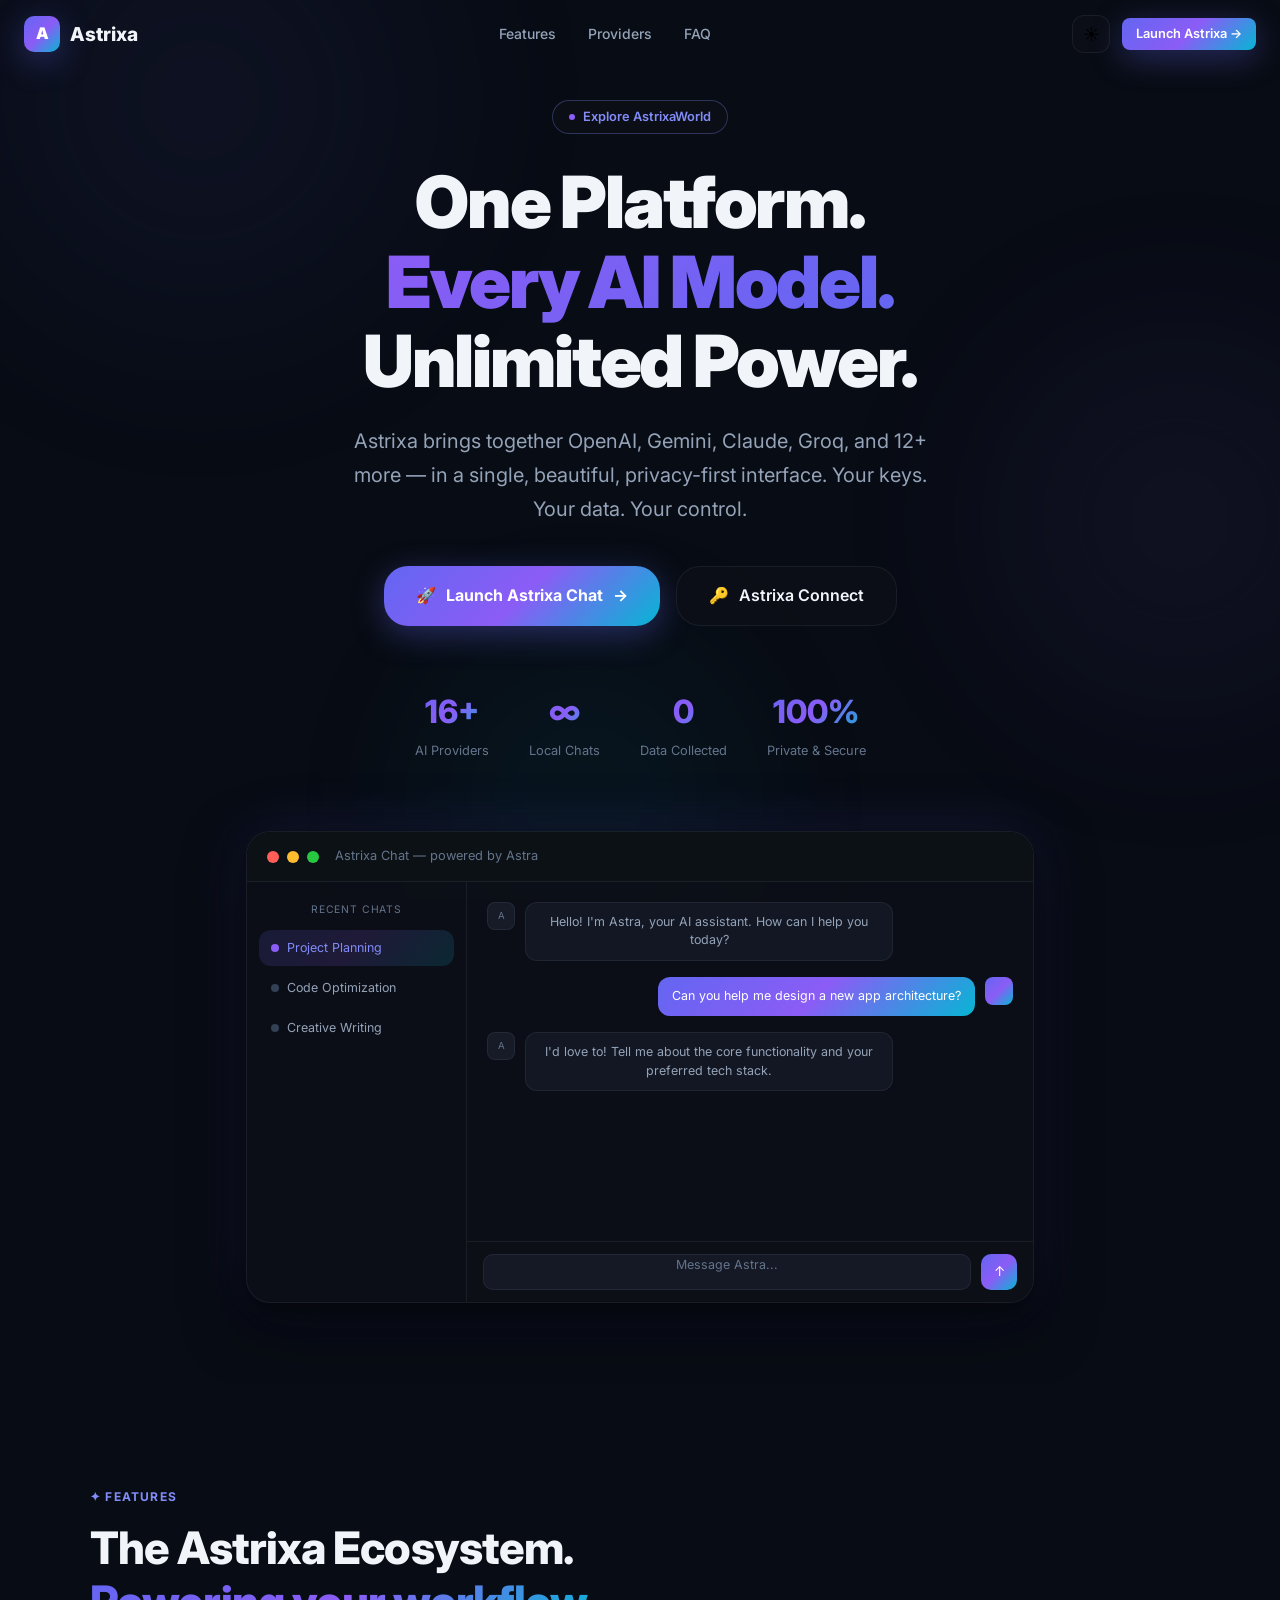
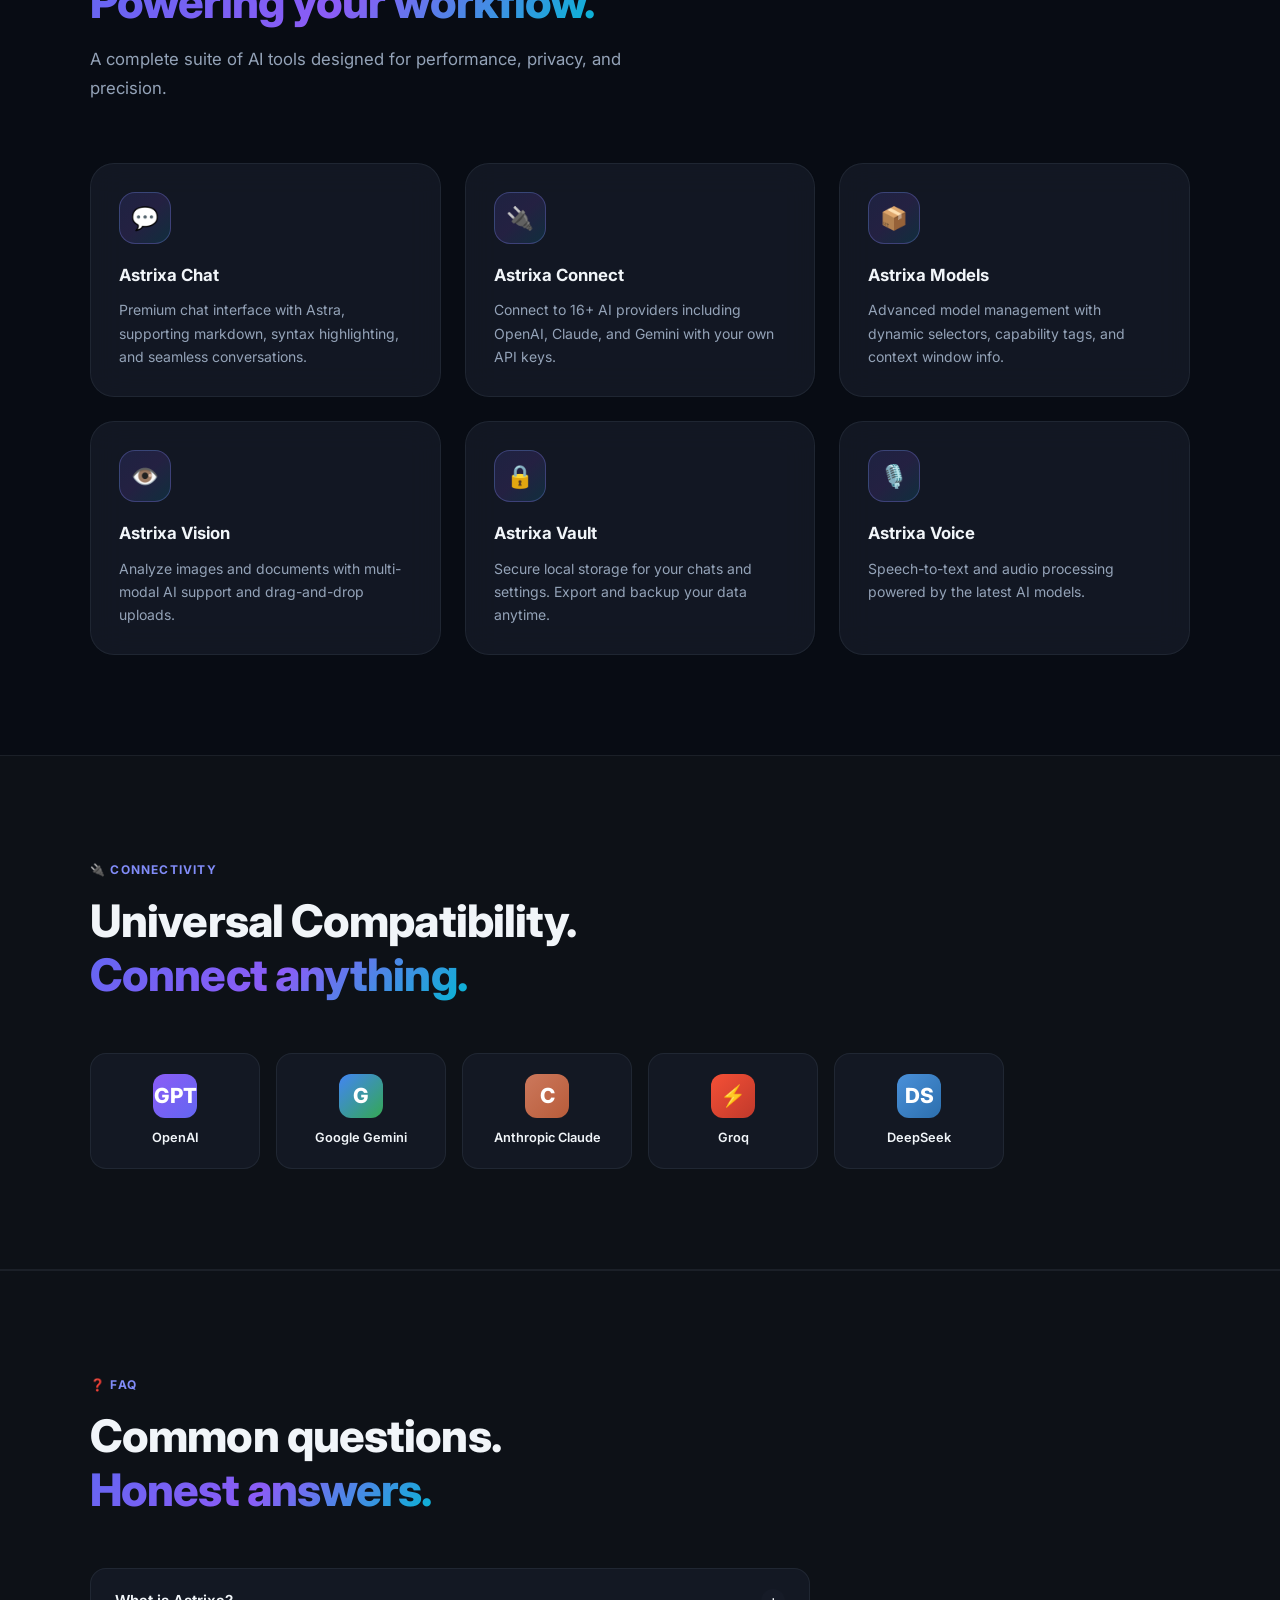
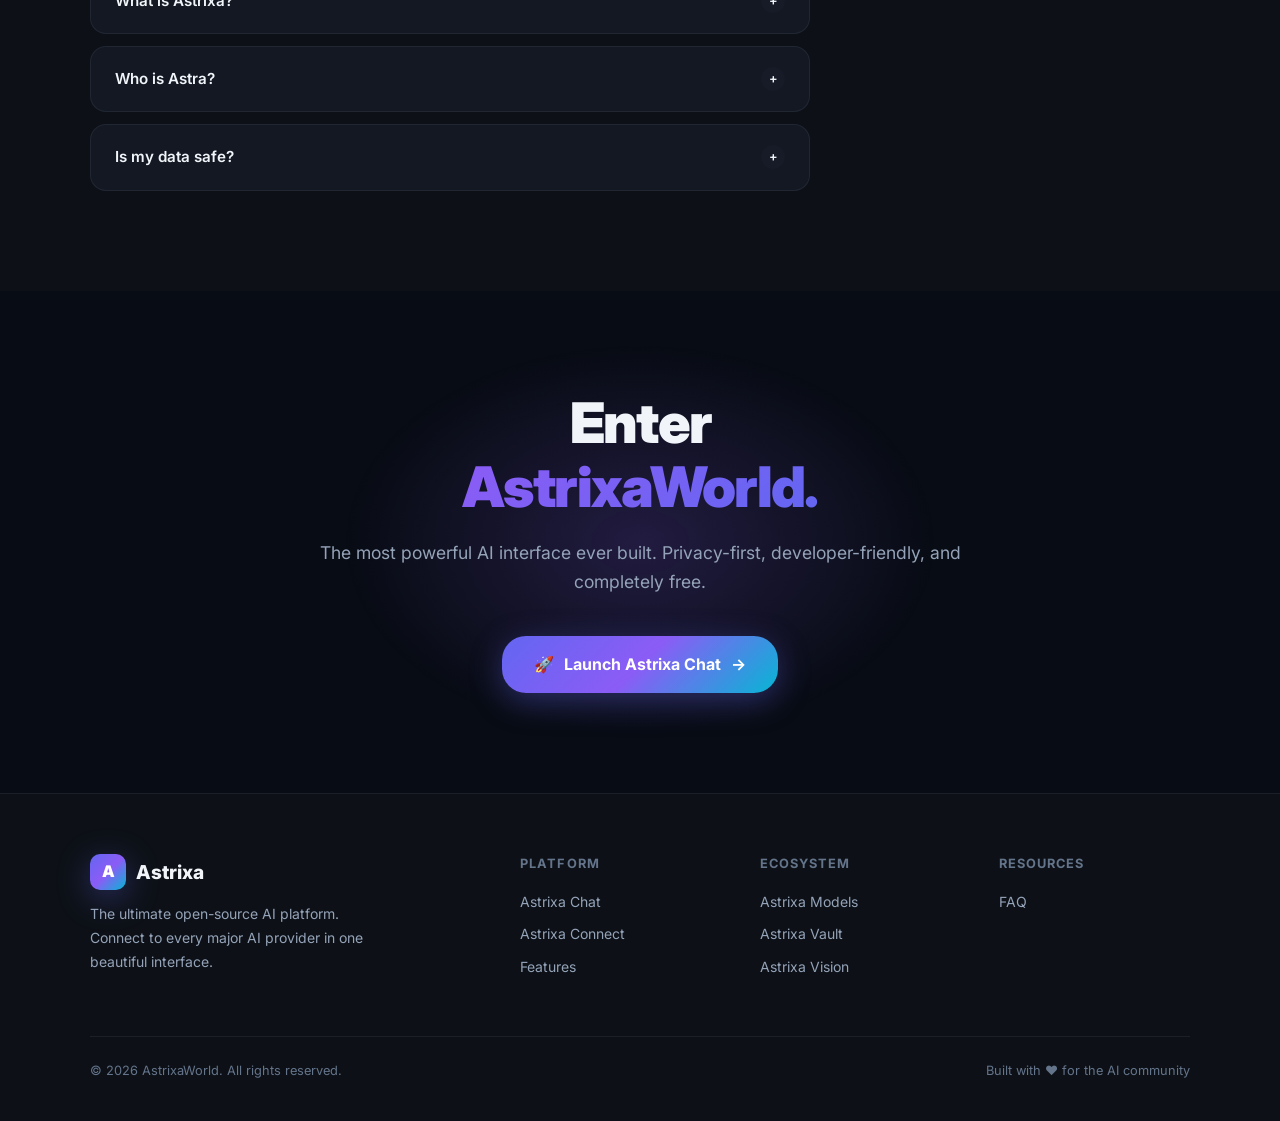
==== index.html @ 466ddd3b "Add files via upload" ====
<!DOCTYPE html>
<html lang="en" data-theme="dark">
<head>
  <meta charset="UTF-8" />
  <meta name="viewport" content="width=device-width, initial-scale=1.0" />
  <title>Astrixa — The Ultimate AI Platform</title>
  <meta name="description" content="One platform. Every AI model. Unlimited possibilities. Connect to OpenAI, Gemini, Claude, Groq, and 12+ more AI providers in a single beautiful interface." />
  <link rel="icon" type="image/svg+xml" href="data:image/svg+xml,<svg xmlns='http://www.w3.org/2000/svg' viewBox='0 0 32 32'><defs><linearGradient id='g' x1='0%25' y1='0%25' x2='100%25' y2='100%25'><stop offset='0%25' stop-color='%238b5cf6'/><stop offset='100%25' stop-color='%2306b6d4'/></linearGradient></defs><rect width='32' height='32' rx='8' fill='url(%23g)'/><text x='16' y='22' text-anchor='middle' font-size='18' fill='white' font-family='Arial' font-weight='bold'>A</text></svg>" />
  <link rel="preconnect" href="https://fonts.googleapis.com" />
  <link rel="preconnect" href="https://fonts.gstatic.com" crossorigin />
  <link href="https://fonts.googleapis.com/css2?family=Inter:wght@300;400;500;600;700;800;900&display=swap" rel="stylesheet" />
  <link rel="stylesheet" href="assets/css/styles.css" />
  <style>
    /* ── Landing Page Specific ── */
    .landing-nav {
      position: fixed;
      top: 0;
      left: 0;
      right: 0;
      z-index: var(--z-sticky);
      padding: 0 24px;
      height: 68px;
      display: flex;
      align-items: center;
      justify-content: space-between;
      transition: all var(--transition-base);
    }
    .landing-nav.scrolled {
      background: var(--bg-glass);
      backdrop-filter: var(--blur-lg);
      -webkit-backdrop-filter: var(--blur-lg);
      border-bottom: 1px solid var(--border-color);
      box-shadow: var(--shadow-md);
    }
    .nav-logo {
      display: flex;
      align-items: center;
      gap: 10px;
      font-size: 1.2rem;
      font-weight: 800;
      color: var(--text-primary);
    }
    .nav-logo-icon {
      width: 36px;
      height: 36px;
      background: var(--brand-gradient);
      border-radius: 10px;
      display: flex;
      align-items: center;
      justify-content: center;
      font-size: 1rem;
      font-weight: 900;
      color: white;
      box-shadow: var(--shadow-brand);
    }
    .nav-links {
      display: flex;
      align-items: center;
      gap: 32px;
    }
    .nav-link {
      font-size: 0.875rem;
      font-weight: 500;
      color: var(--text-secondary);
      transition: color var(--transition-fast);
    }
    .nav-link:hover { color: var(--text-primary); opacity: 1; }
    .nav-actions {
      display: flex;
      align-items: center;
      gap: 12px;
    }
    .theme-toggle-btn {
      width: 38px;
      height: 38px;
      border-radius: var(--radius-md);
      background: var(--bg-glass);
      border: 1px solid var(--border-color);
      display: flex;
      align-items: center;
      justify-content: center;
      cursor: pointer;
      transition: all var(--transition-fast);
      font-size: 1rem;
    }
    .theme-toggle-btn:hover { background: var(--bg-glass-hover); }

    /* ── Hero ── */
    .hero {
      min-height: 100vh;
      display: flex;
      align-items: center;
      justify-content: center;
      text-align: center;
      padding: 100px 24px 80px;
      position: relative;
      overflow: hidden;
    }
    .hero-content {
      max-width: 860px;
      position: relative;
      z-index: 2;
    }
    .hero-badge {
      display: inline-flex;
      align-items: center;
      gap: 8px;
      padding: 6px 16px;
      background: var(--bg-glass);
      border: 1px solid var(--border-brand);
      border-radius: var(--radius-full);
      font-size: 0.8rem;
      font-weight: 600;
      color: var(--text-brand);
      margin-bottom: 28px;
      backdrop-filter: var(--blur-sm);
      animation: fadeInDown 0.6s ease both;
    }
    .hero-badge-dot {
      width: 6px;
      height: 6px;
      background: var(--brand-primary);
      border-radius: 50%;
      animation: pulse 2s ease-in-out infinite;
    }
    .hero-title {
      font-size: clamp(2.5rem, 6vw, 4.5rem);
      font-weight: 900;
      line-height: 1.1;
      letter-spacing: -0.03em;
      margin-bottom: 24px;
      animation: fadeInUp 0.7s ease 0.1s both;
    }
    .hero-subtitle {
      font-size: clamp(1rem, 2vw, 1.25rem);
      color: var(--text-secondary);
      max-width: 600px;
      margin: 0 auto 40px;
      line-height: 1.7;
      animation: fadeInUp 0.7s ease 0.2s both;
    }
    .hero-actions {
      display: flex;
      gap: 16px;
      justify-content: center;
      flex-wrap: wrap;
      animation: fadeInUp 0.7s ease 0.3s both;
    }
    .hero-cta {
      display: inline-flex;
      align-items: center;
      gap: 10px;
      padding: 16px 32px;
      background: var(--brand-gradient);
      color: white;
      border-radius: var(--radius-xl);
      font-size: 1rem;
      font-weight: 700;
      box-shadow: var(--shadow-brand);
      transition: all var(--transition-base);
      position: relative;
      overflow: hidden;
    }
    .hero-cta::before {
      content: '';
      position: absolute;
      inset: 0;
      background: linear-gradient(135deg, rgba(255,255,255,0.15), transparent);
      opacity: 0;
      transition: opacity var(--transition-fast);
    }
    .hero-cta:hover {
      transform: translateY(-2px);
      box-shadow: 0 16px 48px rgba(99,102,241,0.45);
      opacity: 1;
    }
    .hero-cta:hover::before { opacity: 1; }
    .hero-cta:active { transform: translateY(0); }
    .hero-cta-arrow {
      transition: transform var(--transition-base);
    }
    .hero-cta:hover .hero-cta-arrow { transform: translateX(4px); }
    .hero-secondary-cta {
      display: inline-flex;
      align-items: center;
      gap: 10px;
      padding: 16px 32px;
      background: var(--bg-glass);
      border: 1px solid var(--border-color);
      border-radius: var(--radius-xl);
      color: var(--text-primary);
      font-size: 1rem;
      font-weight: 600;
      backdrop-filter: var(--blur-sm);
      transition: all var(--transition-base);
    }
    .hero-secondary-cta:hover {
      background: var(--bg-glass-hover);
      border-color: var(--border-brand);
      transform: translateY(-2px);
      opacity: 1;
    }
    .hero-stats {
      display: flex;
      gap: 40px;
      justify-content: center;
      margin-top: 60px;
      flex-wrap: wrap;
      animation: fadeInUp 0.7s ease 0.4s both;
    }
    .hero-stat {
      text-align: center;
    }
    .hero-stat-number {
      font-size: 2rem;
      font-weight: 800;
      background: var(--brand-gradient);
      -webkit-background-clip: text;
      -webkit-text-fill-color: transparent;
      background-clip: text;
    }
    .hero-stat-label {
      font-size: 0.8rem;
      color: var(--text-tertiary);
      margin-top: 4px;
    }

    /* ── Floating mockup ── */
    .hero-mockup {
      margin-top: 70px;
      position: relative;
      animation: fadeInUp 0.8s ease 0.5s both;
    }
    .mockup-window {
      background: var(--bg-glass);
      border: 1px solid var(--border-color);
      border-radius: var(--radius-xl);
      overflow: hidden;
      box-shadow: var(--shadow-xl), var(--shadow-glow);
      backdrop-filter: var(--blur-md);
      max-width: 900px;
      margin: 0 auto;
    }
    .mockup-titlebar {
      display: flex;
      align-items: center;
      gap: 8px;
      padding: 14px 20px;
      border-bottom: 1px solid var(--border-color);
      background: var(--bg-glass-strong);
    }
    .mockup-dot {
      width: 12px; height: 12px;
      border-radius: 50%;
    }
    .mockup-dot-red   { background: #ff5f57; }
    .mockup-dot-yellow { background: #febc2e; }
    .mockup-dot-green { background: #28c840; }
    .mockup-titlebar-text {
      margin-left: 8px;
      font-size: 0.8rem;
      color: var(--text-tertiary);
    }
    .mockup-body {
      display: flex;
      height: 420px;
    }
    .mockup-sidebar {
      width: 220px;
      border-right: 1px solid var(--border-color);
      padding: 16px 12px;
      display: flex;
      flex-direction: column;
      gap: 4px;
      flex-shrink: 0;
    }
    .mockup-sidebar-item {
      padding: 8px 12px;
      border-radius: var(--radius-md);
      font-size: 0.78rem;
      color: var(--text-secondary);
      display: flex;
      align-items: center;
      gap: 8px;
    }
    .mockup-sidebar-item.active {
      background: var(--brand-gradient-soft);
      color: var(--text-brand);
    }
    .mockup-sidebar-dot {
      width: 8px; height: 8px;
      border-radius: 50%;
      background: var(--brand-primary);
      flex-shrink: 0;
    }
    .mockup-chat {
      flex: 1;
      display: flex;
      flex-direction: column;
      padding: 20px;
      gap: 16px;
      overflow: hidden;
    }
    .mockup-msg {
      display: flex;
      gap: 10px;
      align-items: flex-start;
    }
    .mockup-msg.user { flex-direction: row-reverse; }
    .mockup-avatar {
      width: 28px; height: 28px;
      border-radius: 8px;
      flex-shrink: 0;
    }
    .mockup-avatar.ai {
      background: var(--bg-tertiary);
      border: 1px solid var(--border-color);
      display: flex;
      align-items: center;
      justify-content: center;
      font-size: 0.65rem;
      color: var(--text-tertiary);
    }
    .mockup-avatar.user {
      background: var(--brand-gradient);
    }
    .mockup-bubble {
      padding: 10px 14px;
      border-radius: 12px;
      font-size: 0.78rem;
      line-height: 1.5;
      max-width: 70%;
    }
    .mockup-bubble.ai {
      background: var(--bg-card);
      border: 1px solid var(--border-color);
      color: var(--text-secondary);
    }
    .mockup-bubble.user {
      background: var(--brand-gradient);
      color: white;
    }
    .mockup-input-bar {
      border-top: 1px solid var(--border-color);
      padding: 12px 16px;
      display: flex;
      gap: 10px;
      align-items: center;
      background: var(--bg-glass);
    }
    .mockup-input {
      flex: 1;
      height: 36px;
      background: var(--bg-input);
      border: 1px solid var(--border-color);
      border-radius: 10px;
      padding: 0 14px;
      font-size: 0.78rem;
      color: var(--text-tertiary);
    }
    .mockup-send {
      width: 36px; height: 36px;
      background: var(--brand-gradient);
      border-radius: 10px;
      display: flex;
      align-items: center;
      justify-content: center;
      font-size: 0.85rem;
      color: white;
    }

    /* ── Section Base ── */
    .section {
      padding: 100px 24px;
      position: relative;
    }
    .section-inner {
      max-width: 1100px;
      margin: 0 auto;
    }
    .section-label {
      display: inline-flex;
      align-items: center;
      gap: 8px;
      font-size: 0.75rem;
      font-weight: 700;
      letter-spacing: 0.1em;
      text-transform: uppercase;
      color: var(--text-brand);
      margin-bottom: 16px;
    }
    .section-title {
      font-size: clamp(1.8rem, 4vw, 2.8rem);
      font-weight: 800;
      line-height: 1.2;
      letter-spacing: -0.02em;
      margin-bottom: 16px;
    }
    .section-subtitle {
      font-size: 1.05rem;
      color: var(--text-secondary);
      max-width: 560px;
      line-height: 1.7;
    }

    /* ── Features Grid ── */
    .features-grid {
      display: grid;
      grid-template-columns: repeat(auto-fit, minmax(300px, 1fr));
      gap: 24px;
      margin-top: 60px;
    }
    .feature-card {
      padding: 28px;
      background: var(--bg-card);
      border: 1px solid var(--border-color);
      border-radius: var(--radius-xl);
      backdrop-filter: var(--blur-md);
      transition: all var(--transition-base);
      position: relative;
      overflow: hidden;
    }
    .feature-card::before {
      content: '';
      position: absolute;
      top: 0;
      left: 0;
      right: 0;
      height: 2px;
      background: var(--brand-gradient);
      opacity: 0;
      transition: opacity var(--transition-base);
    }
    .feature-card:hover {
      transform: translateY(-4px);
      box-shadow: var(--shadow-lg);
      border-color: var(--border-brand);
    }
    .feature-card:hover::before { opacity: 1; }
    .feature-icon {
      width: 52px;
      height: 52px;
      border-radius: var(--radius-lg);
      display: flex;
      align-items: center;
      justify-content: center;
      font-size: 1.4rem;
      margin-bottom: 18px;
      background: var(--brand-gradient-soft);
      border: 1px solid var(--border-brand);
    }
    .feature-title {
      font-size: 1.05rem;
      font-weight: 700;
      margin-bottom: 10px;
    }
    .feature-desc {
      font-size: 0.875rem;
      color: var(--text-secondary);
      line-height: 1.65;
    }

    /* ── Providers Section ── */
    .providers-section {
      background: var(--bg-secondary);
      border-top: 1px solid var(--border-color);
      border-bottom: 1px solid var(--border-color);
    }
    .providers-grid {
      display: grid;
      grid-template-columns: repeat(auto-fill, minmax(160px, 1fr));
      gap: 16px;
      margin-top: 50px;
    }
    .provider-card {
      padding: 20px 16px;
      background: var(--bg-card);
      border: 1px solid var(--border-color);
      border-radius: var(--radius-lg);
      display: flex;
      flex-direction: column;
      align-items: center;
      gap: 10px;
      text-align: center;
      transition: all var(--transition-base);
      cursor: default;
    }
    .provider-card:hover {
      transform: translateY(-3px);
      box-shadow: var(--shadow-md);
      border-color: var(--border-brand);
      background: var(--bg-glass-hover);
    }
    .provider-logo {
      width: 44px;
      height: 44px;
      border-radius: var(--radius-md);
      display: flex;
      align-items: center;
      justify-content: center;
      font-size: 1.3rem;
      font-weight: 800;
    }
    .provider-name {
      font-size: 0.8rem;
      font-weight: 600;
      color: var(--text-primary);
    }
    .provider-tag {
      font-size: 0.65rem;
      color: var(--text-tertiary);
    }

    /* ── FAQ ── */
    .faq-list {
      margin-top: 50px;
      display: flex;
      flex-direction: column;
      gap: 12px;
      max-width: 720px;
    }
    .faq-item {
      background: var(--bg-card);
      border: 1px solid var(--border-color);
      border-radius: var(--radius-lg);
      overflow: hidden;
      transition: all var(--transition-base);
    }
    .faq-item:hover { border-color: var(--border-brand); }
    .faq-question {
      display: flex;
      align-items: center;
      justify-content: space-between;
      padding: 20px 24px;
      cursor: pointer;
      font-weight: 600;
      font-size: 0.95rem;
      user-select: none;
      gap: 16px;
    }
    .faq-icon {
      width: 24px;
      height: 24px;
      border-radius: 50%;
      background: var(--bg-tertiary);
      display: flex;
      align-items: center;
      justify-content: center;
      font-size: 0.8rem;
      flex-shrink: 0;
      transition: transform var(--transition-base);
    }
    .faq-item.open .faq-icon { transform: rotate(45deg); }
    .faq-answer {
      max-height: 0;
      overflow: hidden;
      transition: max-height var(--transition-slow), padding var(--transition-base);
    }
    .faq-item.open .faq-answer { max-height: 300px; }
    .faq-answer-inner {
      padding: 0 24px 20px;
      color: var(--text-secondary);
      font-size: 0.9rem;
      line-height: 1.7;
    }

    /* ── CTA Section ── */
    .cta-section {
      padding: 100px 24px;
      text-align: center;
      position: relative;
      overflow: hidden;
    }
    .cta-inner {
      max-width: 700px;
      margin: 0 auto;
      position: relative;
      z-index: 2;
    }
    .cta-glow {
      position: absolute;
      top: 50%;
      left: 50%;
      transform: translate(-50%, -50%);
      width: 600px;
      height: 400px;
      background: radial-gradient(ellipse, rgba(139,92,246,0.2) 0%, transparent 70%);
      pointer-events: none;
    }
    .cta-title {
      font-size: clamp(2rem, 5vw, 3.5rem);
      font-weight: 900;
      line-height: 1.15;
      letter-spacing: -0.03em;
      margin-bottom: 20px;
    }
    .cta-subtitle {
      font-size: 1.1rem;
      color: var(--text-secondary);
      margin-bottom: 40px;
      line-height: 1.6;
    }

    /* ── Footer ── */
    .footer {
      border-top: 1px solid var(--border-color);
      padding: 60px 24px 40px;
      background: var(--bg-secondary);
    }
    .footer-inner {
      max-width: 1100px;
      margin: 0 auto;
    }
    .footer-top {
      display: grid;
      grid-template-columns: 2fr 1fr 1fr 1fr;
      gap: 48px;
      margin-bottom: 48px;
    }
    .footer-brand-desc {
      font-size: 0.875rem;
      color: var(--text-secondary);
      line-height: 1.7;
      margin-top: 12px;
      max-width: 280px;
    }
    .footer-col-title {
      font-size: 0.8rem;
      font-weight: 700;
      letter-spacing: 0.08em;
      text-transform: uppercase;
      color: var(--text-tertiary);
      margin-bottom: 16px;
    }
    .footer-link {
      display: block;
      font-size: 0.875rem;
      color: var(--text-secondary);
      margin-bottom: 10px;
      transition: color var(--transition-fast);
    }
    .footer-link:hover { color: var(--text-primary); opacity: 1; }
    .footer-bottom {
      display: flex;
      align-items: center;
      justify-content: space-between;
      padding-top: 24px;
      border-top: 1px solid var(--border-color);
      font-size: 0.8rem;
      color: var(--text-tertiary);
      flex-wrap: wrap;
      gap: 12px;
    }

    /* ── Scroll reveal ── */
    .reveal {
      opacity: 0;
      transform: translateY(30px);
      transition: opacity 0.7s ease, transform 0.7s ease;
    }
    .reveal.visible {
      opacity: 1;
      transform: translateY(0);
    }

    /* ── Mobile nav ── */
    .mobile-menu-btn {
      display: none;
      width: 38px;
      height: 38px;
      border-radius: var(--radius-md);
      background: var(--bg-glass);
      border: 1px solid var(--border-color);
      align-items: center;
      justify-content: center;
      cursor: pointer;
      font-size: 1.1rem;
    }
    .mobile-nav {
      display: none;
      position: fixed;
      top: 68px;
      left: 0;
      right: 0;
      background: var(--bg-modal);
      border-bottom: 1px solid var(--border-color);
      padding: 16px 24px;
      flex-direction: column;
      gap: 4px;
      z-index: var(--z-sticky);
      animation: fadeInDown 0.2s ease both;
    }
    .mobile-nav.open { display: flex; }
    .mobile-nav-link {
      padding: 12px 16px;
      border-radius: var(--radius-md);
      color: var(--text-secondary);
      font-size: 0.9rem;
      font-weight: 500;
      cursor: pointer;
      transition: all var(--transition-fast);
    }
    .mobile-nav-link:hover { background: var(--bg-glass); color: var(--text-primary); }

    @media (max-width: 768px) {
      .nav-links { display: none; }
      .mobile-menu-btn { display: flex; }
      .footer-top { grid-template-columns: 1fr 1fr; }
      .mockup-sidebar { display: none; }
    }
    @media (max-width: 480px) {
      .footer-top { grid-template-columns: 1fr; }
      .hero-stats { gap: 24px; }
    }

    /* ── Animated gradient text ── */
    .animated-gradient {
      background: linear-gradient(135deg, #8b5cf6, #6366f1, #06b6d4, #8b5cf6);
      background-size: 300% 300%;
      -webkit-background-clip: text;
      -webkit-text-fill-color: transparent;
      background-clip: text;
      animation: gradientShift 4s ease infinite;
    }
  </style>
</head>
<body>
  <!-- Background Orbs -->
  <div class="bg-orbs">
    <div class="orb orb-1"></div>
    <div class="orb orb-2"></div>
    <div class="orb orb-3"></div>
  </div>

  <!-- Navigation -->
  <nav class="landing-nav" id="landing-nav">
    <a href="index.html" class="nav-logo">
      <div class="nav-logo-icon">A</div>
      <span>Astrixa</span>
    </a>
    <div class="nav-links">
      <a href="#features" class="nav-link">Features</a>
      <a href="#providers" class="nav-link">Providers</a>
      <a href="#faq" class="nav-link">FAQ</a>
    </div>
    <div class="nav-actions">
      <button class="theme-toggle-btn" id="theme-toggle" aria-label="Toggle theme">🌙</button>
      <a href="astrixa.html" class="btn btn-primary btn-sm">Launch Astrixa →</a>
      <button class="mobile-menu-btn" id="mobile-menu-btn" aria-label="Menu">☰</button>
    </div>
  </nav>

  <!-- Mobile Nav -->
  <div class="mobile-nav" id="mobile-nav">
    <a href="#features" class="mobile-nav-link">Features</a>
    <a href="#providers" class="mobile-nav-link">Providers</a>
    <a href="#faq" class="mobile-nav-link">FAQ</a>
    <a href="astrixa.html" class="btn btn-primary" style="margin-top:8px;">Launch Astrixa →</a>
  </div>

  <!-- Hero Section -->
  <section class="hero" id="hero">
    <div class="hero-content">
      <div class="hero-badge">
        <span class="hero-badge-dot"></span>
        Explore AstrixaWorld
      </div>
      <h1 class="hero-title">
        One Platform.<br />
        <span class="animated-gradient">Every AI Model.</span><br />
        Unlimited Power.
      </h1>
      <p class="hero-subtitle">
        Astrixa brings together OpenAI, Gemini, Claude, Groq, and 12+ more — in a single, beautiful, privacy-first interface. Your keys. Your data. Your control.
      </p>
      <div class="hero-actions">
        <a href="astrixa.html" class="hero-cta">
          <span>🚀</span>
          <span>Launch Astrixa Chat</span>
          <span class="hero-cta-arrow">→</span>
        </a>
        <a href="get-api.html" class="hero-secondary-cta">
          <span>🔑</span>
          <span>Astrixa Connect</span>
        </a>
      </div>
      <div class="hero-stats">
        <div class="hero-stat">
          <div class="hero-stat-number">16+</div>
          <div class="hero-stat-label">AI Providers</div>
        </div>
        <div class="hero-stat">
          <div class="hero-stat-number">∞</div>
          <div class="hero-stat-label">Local Chats</div>
        </div>
        <div class="hero-stat">
          <div class="hero-stat-number">0</div>
          <div class="hero-stat-label">Data Collected</div>
        </div>
        <div class="hero-stat">
          <div class="hero-stat-number">100%</div>
          <div class="hero-stat-label">Private & Secure</div>
        </div>
      </div>

      <!-- Mockup Window -->
      <div class="hero-mockup">
        <div class="mockup-window">
          <div class="mockup-titlebar">
            <div class="mockup-dot mockup-dot-red"></div>
            <div class="mockup-dot mockup-dot-yellow"></div>
            <div class="mockup-dot mockup-dot-green"></div>
            <span class="mockup-titlebar-text">Astrixa Chat — powered by Astra</span>
          </div>
          <div class="mockup-body">
            <div class="mockup-sidebar">
              <div style="font-size:0.65rem;color:var(--text-tertiary);padding:4px 12px;margin-bottom:4px;letter-spacing:0.08em;text-transform:uppercase;">Recent Chats</div>
              <div class="mockup-sidebar-item active">
                <div class="mockup-sidebar-dot"></div>
                Project Planning
              </div>
              <div class="mockup-sidebar-item">
                <div style="width:8px;height:8px;border-radius:50%;background:var(--text-muted);flex-shrink:0;"></div>
                Code Optimization
              </div>
              <div class="mockup-sidebar-item">
                <div style="width:8px;height:8px;border-radius:50%;background:var(--text-muted);flex-shrink:0;"></div>
                Creative Writing
              </div>
            </div>
            <div style="flex:1;display:flex;flex-direction:column;">
              <div class="mockup-chat">
                <div class="mockup-msg">
                  <div class="mockup-avatar ai" style="font-size:0.6rem;">A</div>
                  <div class="mockup-bubble ai">Hello! I'm Astra, your AI assistant. How can I help you today?</div>
                </div>
                <div class="mockup-msg user">
                  <div class="mockup-avatar user"></div>
                  <div class="mockup-bubble user">Can you help me design a new app architecture?</div>
                </div>
                <div class="mockup-msg">
                  <div class="mockup-avatar ai" style="font-size:0.6rem;">A</div>
                  <div class="mockup-bubble ai">I'd love to! Tell me about the core functionality and your preferred tech stack.</div>
                </div>
              </div>
              <div class="mockup-input-bar">
                <div class="mockup-input">Message Astra...</div>
                <div class="mockup-send">↑</div>
              </div>
            </div>
          </div>
        </div>
      </div>
    </div>
  </section>

  <!-- Features Section -->
  <section class="section" id="features">
    <div class="section-inner">
      <div class="reveal">
        <div class="section-label">✦ Features</div>
        <h2 class="section-title">The Astrixa Ecosystem.<br /><span class="text-gradient">Powering your workflow.</span></h2>
        <p class="section-subtitle">A complete suite of AI tools designed for performance, privacy, and precision.</p>
      </div>
      <div class="features-grid">
        <div class="feature-card reveal">
          <div class="feature-icon">💬</div>
          <div class="feature-title">Astrixa Chat</div>
          <div class="feature-desc">Premium chat interface with Astra, supporting markdown, syntax highlighting, and seamless conversations.</div>
        </div>
        <div class="feature-card reveal">
          <div class="feature-icon">🔌</div>
          <div class="feature-title">Astrixa Connect</div>
          <div class="feature-desc">Connect to 16+ AI providers including OpenAI, Claude, and Gemini with your own API keys.</div>
        </div>
        <div class="feature-card reveal">
          <div class="feature-icon">📦</div>
          <div class="feature-title">Astrixa Models</div>
          <div class="feature-desc">Advanced model management with dynamic selectors, capability tags, and context window info.</div>
        </div>
        <div class="feature-card reveal">
          <div class="feature-icon">👁️</div>
          <div class="feature-title">Astrixa Vision</div>
          <div class="feature-desc">Analyze images and documents with multi-modal AI support and drag-and-drop uploads.</div>
        </div>
        <div class="feature-card reveal">
          <div class="feature-icon">🔒</div>
          <div class="feature-title">Astrixa Vault</div>
          <div class="feature-desc">Secure local storage for your chats and settings. Export and backup your data anytime.</div>
        </div>
        <div class="feature-card reveal">
          <div class="feature-icon">🎙️</div>
          <div class="feature-title">Astrixa Voice</div>
          <div class="feature-desc">Speech-to-text and audio processing powered by the latest AI models.</div>
        </div>
      </div>
    </div>
  </section>

  <!-- Providers Section -->
  <section class="section providers-section" id="providers">
    <div class="section-inner">
      <div class="reveal">
        <div class="section-label">🔌 Connectivity</div>
        <h2 class="section-title">Universal Compatibility.<br /><span class="text-gradient">Connect anything.</span></h2>
      </div>
      <div class="providers-grid">
        <div class="provider-card reveal">
          <div class="provider-logo" style="background:linear-gradient(135deg,#8b5cf6,#6366f1);color:white;">GPT</div>
          <div class="provider-name">OpenAI</div>
        </div>
        <div class="provider-card reveal">
          <div class="provider-logo" style="background:linear-gradient(135deg,#4285f4,#34a853);color:white;">G</div>
          <div class="provider-name">Google Gemini</div>
        </div>
        <div class="provider-card reveal">
          <div class="provider-logo" style="background:linear-gradient(135deg,#cc785c,#b85c3a);color:white;">C</div>
          <div class="provider-name">Anthropic Claude</div>
        </div>
        <div class="provider-card reveal">
          <div class="provider-logo" style="background:linear-gradient(135deg,#f55036,#c0392b);color:white;">⚡</div>
          <div class="provider-name">Groq</div>
        </div>
        <div class="provider-card reveal">
          <div class="provider-logo" style="background:linear-gradient(135deg,#4a90d9,#2c6fad);color:white;">DS</div>
          <div class="provider-name">DeepSeek</div>
        </div>
        <div class="provider-card reveal">
          <div class="provider-logo" style="background:linear-gradient(135deg,#6c5ce7,#fd79a8);color:white;">+</div>
          <div class="provider-name">& More</div>
        </div>
      </div>
    </div>
  </section>

  <!-- FAQ Section -->
  <section class="section" id="faq" style="background:var(--bg-secondary);border-top:1px solid var(--border-color);">
    <div class="section-inner">
      <div class="reveal">
        <div class="section-label">❓ FAQ</div>
        <h2 class="section-title">Common questions.<br /><span class="text-gradient">Honest answers.</span></h2>
      </div>
      <div class="faq-list reveal">
        <div class="faq-item">
          <div class="faq-question">
            What is Astrixa?
            <div class="faq-icon">+</div>
          </div>
          <div class="faq-answer">
            <div class="faq-answer-inner">Astrixa is a premium AI platform that allows you to use your own API keys to chat with any AI model from any provider in a single, unified interface.</div>
          </div>
        </div>
        <div class="faq-item">
          <div class="faq-question">
            Who is Astra?
            <div class="faq-icon">+</div>
          </div>
          <div class="faq-answer">
            <div class="faq-answer-inner">Astra is the default AI personality of the Astrixa platform. While you can use any model, Astra provides the core experience and assistant features.</div>
          </div>
        </div>
        <div class="faq-item">
          <div class="faq-question">
            Is my data safe?
            <div class="faq-icon">+</div>
          </div>
          <div class="faq-answer">
            <div class="faq-answer-inner">Yes. All your chats, settings, and API keys are stored locally in your browser (Astrixa Vault). We never see your data.</div>
          </div>
        </div>
      </div>
    </div>
  </section>

  <!-- CTA Section -->
  <section class="cta-section">
    <div class="cta-glow"></div>
    <div class="cta-inner reveal">
      <h2 class="cta-title">
        Enter<br />
        <span class="animated-gradient">AstrixaWorld.</span>
      </h2>
      <p class="cta-subtitle">
        The most powerful AI interface ever built. Privacy-first, developer-friendly, and completely free.
      </p>
      <div style="display:flex;gap:16px;justify-content:center;flex-wrap:wrap;">
        <a href="astrixa.html" class="hero-cta">
          <span>🚀</span>
          <span>Launch Astrixa Chat</span>
          <span class="hero-cta-arrow">→</span>
        </a>
      </div>
    </div>
  </section>

  <!-- Footer -->
  <footer class="footer">
    <div class="footer-inner">
      <div class="footer-top">
        <div>
          <div class="nav-logo">
            <div class="nav-logo-icon">A</div>
            <span>Astrixa</span>
          </div>
          <p class="footer-brand-desc">The ultimate open-source AI platform. Connect to every major AI provider in one beautiful interface.</p>
        </div>
        <div>
          <div class="footer-col-title">Platform</div>
          <a href="astrixa.html" class="footer-link">Astrixa Chat</a>
          <a href="get-api.html" class="footer-link">Astrixa Connect</a>
          <a href="#features" class="footer-link">Features</a>
        </div>
        <div>
          <div class="footer-col-title">Ecosystem</div>
          <a href="#" class="footer-link">Astrixa Models</a>
          <a href="#" class="footer-link">Astrixa Vault</a>
          <a href="#" class="footer-link">Astrixa Vision</a>
        </div>
        <div>
          <div class="footer-col-title">Resources</div>
          <a href="#faq" class="footer-link">FAQ</a>
        </div>
      </div>
      <div class="footer-bottom">
        <span>© 2026 AstrixaWorld. All rights reserved.</span>
        <span>Built with ❤️ for the AI community</span>
      </div>
    </div>
  </footer>

  <script>
    // ── Theme Toggle ──
    const themeToggle = document.getElementById('theme-toggle');
    const html = document.documentElement;
    let currentTheme = localStorage.getItem('astrixa-theme') || 'dark';
    html.setAttribute('data-theme', currentTheme);
    themeToggle.textContent = currentTheme === 'dark' ? '☀️' : '🌙';

    themeToggle.addEventListener('click', () => {
      currentTheme = currentTheme === 'dark' ? 'light' : 'dark';
      html.setAttribute('data-theme', currentTheme);
      localStorage.setItem('astrixa-theme', currentTheme);
      themeToggle.textContent = currentTheme === 'dark' ? '☀️' : '🌙';
    });

    // ── Sticky Nav ──
    const nav = document.getElementById('landing-nav');
    window.addEventListener('scroll', () => {
      nav.classList.toggle('scrolled', window.scrollY > 20);
    }, { passive: true });

    // ── Mobile Menu ──
    const mobileMenuBtn = document.getElementById('mobile-menu-btn');
    const mobileNav = document.getElementById('mobile-nav');
    mobileMenuBtn.addEventListener('click', () => {
      mobileNav.classList.toggle('open');
      mobileMenuBtn.textContent = mobileNav.classList.contains('open') ? '✕' : '☰';
    });

    // ── FAQ Accordion ──
    document.querySelectorAll('.faq-question').forEach(q => {
      q.addEventListener('click', () => {
        const item = q.closest('.faq-item');
        const isOpen = item.classList.contains('open');
        document.querySelectorAll('.faq-item').forEach(i => i.classList.remove('open'));
        if (!isOpen) item.classList.add('open');
      });
    });

    // ── Scroll Reveal ──
    const revealObserver = new IntersectionObserver((entries) => {
      entries.forEach((entry, i) => {
        if (entry.isIntersecting) {
          setTimeout(() => entry.target.classList.add('visible'), i * 80);
          revealObserver.unobserve(entry.target);
        }
      });
    }, { threshold: 0.1 });
    document.querySelectorAll('.reveal').forEach(el => revealObserver.observe(el));
  </script>
</body>
</html>
---- assets/css/styles.css ----
/* ============================================================
   AstrixaWorld — Main Stylesheet
   Production-quality glassmorphism UI with light/dark themes
   ============================================================ */

/* ── CSS Custom Properties ────────────────────────────────── */
:root {
  /* Brand Colors */
  --brand-primary: #8b5cf6; /* More purple for Astrixa */
  --brand-secondary: #6366f1;
  --brand-accent: #06b6d4;
  --brand-gradient: linear-gradient(135deg, #6366f1 0%, #8b5cf6 50%, #06b6d4 100%);
  --brand-gradient-soft: linear-gradient(135deg, rgba(99,102,241,0.15) 0%, rgba(139,92,246,0.15) 50%, rgba(6,182,212,0.15) 100%);

  /* Light Mode */
  --bg-primary: #f8fafc;
  --bg-secondary: #f1f5f9;
  --bg-tertiary: #e2e8f0;
  --bg-glass: rgba(255,255,255,0.7);
  --bg-glass-hover: rgba(255,255,255,0.85);
  --bg-glass-strong: rgba(255,255,255,0.9);
  --bg-overlay: rgba(255,255,255,0.5);
  --bg-card: rgba(255,255,255,0.8);
  --bg-input: rgba(255,255,255,0.9);
  --bg-sidebar: rgba(248,250,252,0.95);
  --bg-modal: rgba(255,255,255,0.95);

  --text-primary: #0f172a;
  --text-secondary: #475569;
  --text-tertiary: #94a3b8;
  --text-muted: #cbd5e1;
  --text-inverse: #ffffff;
  --text-brand: #6366f1;

  --border-color: rgba(148,163,184,0.25);
  --border-strong: rgba(148,163,184,0.5);
  --border-brand: rgba(99,102,241,0.4);

  --shadow-sm: 0 1px 3px rgba(0,0,0,0.06), 0 1px 2px rgba(0,0,0,0.04);
  --shadow-md: 0 4px 16px rgba(0,0,0,0.08), 0 2px 8px rgba(0,0,0,0.04);
  --shadow-lg: 0 10px 40px rgba(0,0,0,0.1), 0 4px 16px rgba(0,0,0,0.06);
  --shadow-xl: 0 20px 60px rgba(0,0,0,0.12), 0 8px 24px rgba(0,0,0,0.08);
  --shadow-brand: 0 8px 32px rgba(99,102,241,0.25);
  --shadow-glow: 0 0 40px rgba(99,102,241,0.15);

  --blur-sm: blur(8px);
  --blur-md: blur(16px);
  --blur-lg: blur(24px);

  --radius-sm: 8px;
  --radius-md: 12px;
  --radius-lg: 16px;
  --radius-xl: 24px;
  --radius-full: 9999px;

  --transition-fast: 0.15s cubic-bezier(0.4,0,0.2,1);
  --transition-base: 0.25s cubic-bezier(0.4,0,0.2,1);
  --transition-slow: 0.4s cubic-bezier(0.4,0,0.2,1);
  --transition-spring: 0.5s cubic-bezier(0.34,1.56,0.64,1);

  --font-sans: 'Inter', -apple-system, BlinkMacSystemFont, 'Segoe UI', sans-serif;
  --font-mono: 'JetBrains Mono', 'Fira Code', 'Cascadia Code', monospace;

  --sidebar-width: 280px;
  --header-height: 60px;
  --input-height: 56px;
  --z-base: 1;
  --z-dropdown: 100;
  --z-sticky: 200;
  --z-modal: 300;
  --z-toast: 400;
  --z-tooltip: 500;
}

/* Dark Mode */
[data-theme="dark"] {
  --bg-primary: #080c14;
  --bg-secondary: #0d1117;
  --bg-tertiary: #161b27;
  --bg-glass: rgba(13,17,23,0.7);
  --bg-glass-hover: rgba(22,27,39,0.85);
  --bg-glass-strong: rgba(13,17,23,0.95);
  --bg-overlay: rgba(13,17,23,0.5);
  --bg-card: rgba(22,27,39,0.8);
  --bg-input: rgba(22,27,39,0.9);
  --bg-sidebar: rgba(8,12,20,0.98);
  --bg-modal: rgba(13,17,23,0.98);

  --text-primary: #f1f5f9;
  --text-secondary: #94a3b8;
  --text-tertiary: #64748b;
  --text-muted: #334155;
  --text-inverse: #0f172a;
  --text-brand: #818cf8;

  --border-color: rgba(148,163,184,0.1);
  --border-strong: rgba(148,163,184,0.2);
  --border-brand: rgba(129,140,248,0.3);

  --shadow-sm: 0 1px 3px rgba(0,0,0,0.3), 0 1px 2px rgba(0,0,0,0.2);
  --shadow-md: 0 4px 16px rgba(0,0,0,0.4), 0 2px 8px rgba(0,0,0,0.2);
  --shadow-lg: 0 10px 40px rgba(0,0,0,0.5), 0 4px 16px rgba(0,0,0,0.3);
  --shadow-xl: 0 20px 60px rgba(0,0,0,0.6), 0 8px 24px rgba(0,0,0,0.4);
  --shadow-brand: 0 8px 32px rgba(99,102,241,0.35);
  --shadow-glow: 0 0 60px rgba(99,102,241,0.2);

  --bg-sidebar: rgba(8,12,20,0.98);
}

/* ── Reset & Base ─────────────────────────────────────────── */
*, *::before, *::after {
  box-sizing: border-box;
  margin: 0;
  padding: 0;
}

html {
  font-size: 16px;
  scroll-behavior: smooth;
  -webkit-text-size-adjust: 100%;
}

body {
  font-family: var(--font-sans);
  background-color: var(--bg-primary);
  color: var(--text-primary);
  line-height: 1.6;
  min-height: 100vh;
  overflow-x: hidden;
  transition: background-color var(--transition-slow), color var(--transition-slow);
}

a {
  color: var(--text-brand);
  text-decoration: none;
  transition: opacity var(--transition-fast);
}
a:hover { opacity: 0.8; }

img, video { max-width: 100%; height: auto; display: block; }

button {
  cursor: pointer;
  font-family: var(--font-sans);
  border: none;
  background: none;
  outline: none;
}

input, textarea, select {
  font-family: var(--font-sans);
  outline: none;
  border: none;
}

ul, ol { list-style: none; }

/* ── Scrollbar ────────────────────────────────────────────── */
::-webkit-scrollbar { width: 6px; height: 6px; }
::-webkit-scrollbar-track { background: transparent; }
::-webkit-scrollbar-thumb {
  background: var(--border-strong);
  border-radius: var(--radius-full);
}
::-webkit-scrollbar-thumb:hover { background: var(--text-tertiary); }

/* ── Typography ───────────────────────────────────────────── */
.text-xs   { font-size: 0.75rem; line-height: 1.4; }
.text-sm   { font-size: 0.875rem; line-height: 1.5; }
.text-base { font-size: 1rem; line-height: 1.6; }
.text-lg   { font-size: 1.125rem; line-height: 1.5; }
.text-xl   { font-size: 1.25rem; line-height: 1.4; }
.text-2xl  { font-size: 1.5rem; line-height: 1.3; }
.text-3xl  { font-size: 1.875rem; line-height: 1.25; }
.text-4xl  { font-size: 2.25rem; line-height: 1.2; }
.text-5xl  { font-size: 3rem; line-height: 1.15; }
.text-6xl  { font-size: 3.75rem; line-height: 1.1; }

.font-medium  { font-weight: 500; }
.font-semibold { font-weight: 600; }
.font-bold    { font-weight: 700; }
.font-extrabold { font-weight: 800; }

.text-gradient {
  background: var(--brand-gradient);
  -webkit-background-clip: text;
  -webkit-text-fill-color: transparent;
  background-clip: text;
}

/* ── Glass Components ─────────────────────────────────────── */
.glass {
  background: var(--bg-glass);
  backdrop-filter: var(--blur-md);
  -webkit-backdrop-filter: var(--blur-md);
  border: 1px solid var(--border-color);
  border-radius: var(--radius-lg);
}

.glass-strong {
  background: var(--bg-glass-strong);
  backdrop-filter: var(--blur-lg);
  -webkit-backdrop-filter: var(--blur-lg);
  border: 1px solid var(--border-color);
  border-radius: var(--radius-lg);
}

.glass-card {
  background: var(--bg-card);
  backdrop-filter: var(--blur-md);
  -webkit-backdrop-filter: var(--blur-md);
  border: 1px solid var(--border-color);
  border-radius: var(--radius-xl);
  box-shadow: var(--shadow-md);
  transition: transform var(--transition-base), box-shadow var(--transition-base), background var(--transition-base);
}

.glass-card:hover {
  transform: translateY(-2px);
  box-shadow: var(--shadow-lg);
  background: var(--bg-glass-hover);
}

/* ── Buttons ──────────────────────────────────────────────── */
.btn {
  display: inline-flex;
  align-items: center;
  justify-content: center;
  gap: 8px;
  padding: 10px 20px;
  border-radius: var(--radius-md);
  font-size: 0.9rem;
  font-weight: 600;
  transition: all var(--transition-base);
  white-space: nowrap;
  user-select: none;
  position: relative;
  overflow: hidden;
}

.btn::after {
  content: '';
  position: absolute;
  inset: 0;
  background: rgba(255,255,255,0);
  transition: background var(--transition-fast);
}
.btn:hover::after { background: rgba(255,255,255,0.08); }
.btn:active::after { background: rgba(0,0,0,0.08); }

.btn-primary {
  background: var(--brand-gradient);
  color: #fff;
  box-shadow: var(--shadow-brand);
}
.btn-primary:hover {
  transform: translateY(-1px);
  box-shadow: 0 12px 40px rgba(99,102,241,0.4);
}
.btn-primary:active { transform: translateY(0); }

.btn-secondary {
  background: var(--bg-glass);
  color: var(--text-primary);
  border: 1px solid var(--border-color);
  backdrop-filter: var(--blur-sm);
}
.btn-secondary:hover {
  background: var(--bg-glass-hover);
  border-color: var(--border-brand);
}

.btn-ghost {
  background: transparent;
  color: var(--text-secondary);
  padding: 8px 12px;
}
.btn-ghost:hover {
  background: var(--bg-glass);
  color: var(--text-primary);
}

.btn-icon {
  width: 36px;
  height: 36px;
  padding: 0;
  border-radius: var(--radius-md);
  background: transparent;
  color: var(--text-secondary);
  display: inline-flex;
  align-items: center;
  justify-content: center;
  transition: all var(--transition-fast);
}
.btn-icon:hover {
  background: var(--bg-glass);
  color: var(--text-primary);
}

.btn-lg {
  padding: 14px 28px;
  font-size: 1rem;
  border-radius: var(--radius-lg);
}

.btn-sm {
  padding: 6px 14px;
  font-size: 0.8rem;
  border-radius: var(--radius-sm);
}

/* ── Form Inputs ──────────────────────────────────────────── */
.input-field {
  width: 100%;
  padding: 12px 16px;
  background: var(--bg-input);
  border: 1px solid var(--border-color);
  border-radius: var(--radius-md);
  color: var(--text-primary);
  font-size: 0.9rem;
  transition: all var(--transition-fast);
}
.input-field:focus {
  border-color: var(--brand-primary);
  box-shadow: 0 0 0 3px rgba(99,102,241,0.15);
}
.input-field::placeholder { color: var(--text-tertiary); }

.input-group {
  position: relative;
  display: flex;
  align-items: center;
}
.input-group .input-field { padding-right: 44px; }
.input-group .input-suffix {
  position: absolute;
  right: 12px;
  color: var(--text-tertiary);
  display: flex;
  align-items: center;
}

/* ── Badge ────────────────────────────────────────────────── */
.badge {
  display: inline-flex;
  align-items: center;
  gap: 4px;
  padding: 3px 10px;
  border-radius: var(--radius-full);
  font-size: 0.7rem;
  font-weight: 600;
  letter-spacing: 0.02em;
  text-transform: uppercase;
}
.badge-primary {
  background: rgba(99,102,241,0.15);
  color: var(--brand-primary);
  border: 1px solid rgba(99,102,241,0.25);
}
.badge-success {
  background: rgba(16,185,129,0.12);
  color: #10b981;
  border: 1px solid rgba(16,185,129,0.2);
}
.badge-warning {
  background: rgba(245,158,11,0.12);
  color: #f59e0b;
  border: 1px solid rgba(245,158,11,0.2);
}
.badge-info {
  background: rgba(6,182,212,0.12);
  color: #06b6d4;
  border: 1px solid rgba(6,182,212,0.2);
}
.badge-purple {
  background: rgba(139,92,246,0.12);
  color: #8b5cf6;
  border: 1px solid rgba(139,92,246,0.2);
}

/* ── Tooltip ──────────────────────────────────────────────── */
[data-tooltip] {
  position: relative;
}
[data-tooltip]::before {
  content: attr(data-tooltip);
  position: absolute;
  bottom: calc(100% + 8px);
  left: 50%;
  transform: translateX(-50%) scale(0.9);
  background: var(--bg-tertiary);
  color: var(--text-primary);
  padding: 5px 10px;
  border-radius: var(--radius-sm);
  font-size: 0.75rem;
  white-space: nowrap;
  pointer-events: none;
  opacity: 0;
  transition: all var(--transition-fast);
  z-index: var(--z-tooltip);
  border: 1px solid var(--border-color);
  box-shadow: var(--shadow-md);
}
[data-tooltip]:hover::before {
  opacity: 1;
  transform: translateX(-50%) scale(1);
}

/* ── Animations ───────────────────────────────────────────── */
@keyframes fadeIn {
  from { opacity: 0; }
  to   { opacity: 1; }
}
@keyframes fadeInUp {
  from { opacity: 0; transform: translateY(20px); }
  to   { opacity: 1; transform: translateY(0); }
}
@keyframes fadeInDown {
  from { opacity: 0; transform: translateY(-20px); }
  to   { opacity: 1; transform: translateY(0); }
}
@keyframes fadeInLeft {
  from { opacity: 0; transform: translateX(-20px); }
  to   { opacity: 1; transform: translateX(0); }
}
@keyframes fadeInRight {
  from { opacity: 0; transform: translateX(20px); }
  to   { opacity: 1; transform: translateX(0); }
}
@keyframes scaleIn {
  from { opacity: 0; transform: scale(0.92); }
  to   { opacity: 1; transform: scale(1); }
}
@keyframes slideInLeft {
  from { transform: translateX(-100%); }
  to   { transform: translateX(0); }
}
@keyframes slideInRight {
  from { transform: translateX(100%); }
  to   { transform: translateX(0); }
}
@keyframes pulse {
  0%, 100% { opacity: 1; }
  50%       { opacity: 0.5; }
}
@keyframes spin {
  from { transform: rotate(0deg); }
  to   { transform: rotate(360deg); }
}
@keyframes shimmer {
  0%   { background-position: -200% 0; }
  100% { background-position: 200% 0; }
}
@keyframes float {
  0%, 100% { transform: translateY(0px); }
  50%       { transform: translateY(-10px); }
}
@keyframes gradientShift {
  0%   { background-position: 0% 50%; }
  50%  { background-position: 100% 50%; }
  100% { background-position: 0% 50%; }
}
@keyframes typing {
  0%, 60%, 100% { transform: translateY(0); }
  30%            { transform: translateY(-6px); }
}
@keyframes blink {
  0%, 100% { opacity: 1; }
  50%       { opacity: 0; }
}
@keyframes ripple {
  0%   { transform: scale(0); opacity: 1; }
  100% { transform: scale(4); opacity: 0; }
}
@keyframes orb {
  0%   { transform: translate(0,0) scale(1); }
  33%  { transform: translate(30px,-20px) scale(1.05); }
  66%  { transform: translate(-20px,15px) scale(0.95); }
  100% { transform: translate(0,0) scale(1); }
}

.animate-fadeIn     { animation: fadeIn var(--transition-base) both; }
.animate-fadeInUp   { animation: fadeInUp 0.5s cubic-bezier(0.4,0,0.2,1) both; }
.animate-fadeInDown { animation: fadeInDown 0.5s cubic-bezier(0.4,0,0.2,1) both; }
.animate-scaleIn    { animation: scaleIn 0.3s cubic-bezier(0.34,1.56,0.64,1) both; }
.animate-float      { animation: float 3s ease-in-out infinite; }
.animate-pulse      { animation: pulse 2s ease-in-out infinite; }
.animate-spin       { animation: spin 1s linear infinite; }

/* ── Loading States ───────────────────────────────────────── */
.skeleton {
  background: linear-gradient(90deg, var(--bg-tertiary) 25%, var(--bg-secondary) 50%, var(--bg-tertiary) 75%);
  background-size: 200% 100%;
  animation: shimmer 1.5s infinite;
  border-radius: var(--radius-sm);
}

.spinner {
  width: 20px;
  height: 20px;
  border: 2px solid var(--border-color);
  border-top-color: var(--brand-primary);
  border-radius: 50%;
  animation: spin 0.7s linear infinite;
}

.typing-indicator {
  display: flex;
  align-items: center;
  gap: 4px;
  padding: 12px 16px;
}
.typing-indicator span {
  width: 7px;
  height: 7px;
  background: var(--text-tertiary);
  border-radius: 50%;
  animation: typing 1.2s ease-in-out infinite;
}
.typing-indicator span:nth-child(2) { animation-delay: 0.2s; }
.typing-indicator span:nth-child(3) { animation-delay: 0.4s; }

/* ── Dropdown ─────────────────────────────────────────────── */
.dropdown {
  position: relative;
}
.dropdown-menu {
  position: absolute;
  top: calc(100% + 8px);
  left: 0;
  min-width: 200px;
  background: var(--bg-modal);
  border: 1px solid var(--border-color);
  border-radius: var(--radius-lg);
  box-shadow: var(--shadow-xl);
  backdrop-filter: var(--blur-lg);
  z-index: var(--z-dropdown);
  overflow: hidden;
  animation: scaleIn 0.2s cubic-bezier(0.34,1.56,0.64,1) both;
  transform-origin: top left;
}
.dropdown-menu.right { left: auto; right: 0; transform-origin: top right; }
.dropdown-item {
  display: flex;
  align-items: center;
  gap: 10px;
  padding: 10px 16px;
  color: var(--text-secondary);
  font-size: 0.875rem;
  cursor: pointer;
  transition: all var(--transition-fast);
}
.dropdown-item:hover {
  background: var(--bg-glass);
  color: var(--text-primary);
}
.dropdown-item.danger { color: #ef4444; }
.dropdown-item.danger:hover { background: rgba(239,68,68,0.1); }
.dropdown-divider {
  height: 1px;
  background: var(--border-color);
  margin: 4px 0;
}

/* ── Modal ────────────────────────────────────────────────── */
.modal-backdrop {
  position: fixed;
  inset: 0;
  background: rgba(0,0,0,0.5);
  backdrop-filter: blur(4px);
  z-index: var(--z-modal);
  display: flex;
  align-items: center;
  justify-content: center;
  padding: 20px;
  animation: fadeIn 0.2s ease both;
}
.modal {
  background: var(--bg-modal);
  border: 1px solid var(--border-color);
  border-radius: var(--radius-xl);
  box-shadow: var(--shadow-xl);
  width: 100%;
  max-width: 520px;
  max-height: 90vh;
  overflow-y: auto;
  animation: scaleIn 0.3s cubic-bezier(0.34,1.56,0.64,1) both;
}
.modal-header {
  display: flex;
  align-items: center;
  justify-content: space-between;
  padding: 24px 28px 0;
}
.modal-body { padding: 20px 28px; }
.modal-footer {
  padding: 0 28px 24px;
  display: flex;
  gap: 12px;
  justify-content: flex-end;
}

/* ── Toast Notifications ──────────────────────────────────── */
#toast-container {
  position: fixed;
  top: 20px;
  right: 20px;
  z-index: var(--z-toast);
  display: flex;
  flex-direction: column;
  gap: 10px;
  pointer-events: none;
}
.toast {
  display: flex;
  align-items: center;
  gap: 12px;
  padding: 14px 18px;
  background: var(--bg-modal);
  border: 1px solid var(--border-color);
  border-radius: var(--radius-lg);
  box-shadow: var(--shadow-xl);
  backdrop-filter: var(--blur-lg);
  font-size: 0.875rem;
  font-weight: 500;
  pointer-events: all;
  animation: fadeInRight 0.3s cubic-bezier(0.34,1.56,0.64,1) both;
  max-width: 360px;
  min-width: 240px;
}
.toast.removing { animation: fadeInRight 0.2s cubic-bezier(0.4,0,0.2,1) reverse both; }
.toast-icon { font-size: 1.1rem; flex-shrink: 0; }
.toast-success { border-left: 3px solid #10b981; }
.toast-error   { border-left: 3px solid #ef4444; }
.toast-warning { border-left: 3px solid #f59e0b; }
.toast-info    { border-left: 3px solid var(--brand-primary); }

/* ── Utility Classes ──────────────────────────────────────── */
.flex         { display: flex; }
.flex-col     { display: flex; flex-direction: column; }
.items-center { align-items: center; }
.items-start  { align-items: flex-start; }
.justify-between { justify-content: space-between; }
.justify-center  { justify-content: center; }
.justify-end     { justify-content: flex-end; }
.gap-1  { gap: 4px; }
.gap-2  { gap: 8px; }
.gap-3  { gap: 12px; }
.gap-4  { gap: 16px; }
.gap-6  { gap: 24px; }
.gap-8  { gap: 32px; }
.w-full { width: 100%; }
.h-full { height: 100%; }
.overflow-hidden { overflow: hidden; }
.overflow-y-auto { overflow-y: auto; }
.relative { position: relative; }
.absolute { position: absolute; }
.fixed    { position: fixed; }
.inset-0  { inset: 0; }
.z-10     { z-index: 10; }
.z-20     { z-index: 20; }
.hidden   { display: none !important; }
.invisible { visibility: hidden; }
.opacity-0 { opacity: 0; }
.opacity-50 { opacity: 0.5; }
.pointer-events-none { pointer-events: none; }
.select-none { user-select: none; }
.truncate {
  overflow: hidden;
  text-overflow: ellipsis;
  white-space: nowrap;
}
.line-clamp-2 {
  display: -webkit-box;
  -webkit-line-clamp: 2;
  -webkit-box-orient: vertical;
  overflow: hidden;
}

/* ── Divider ──────────────────────────────────────────────── */
.divider {
  height: 1px;
  background: var(--border-color);
  margin: 16px 0;
}
.divider-text {
  display: flex;
  align-items: center;
  gap: 12px;
  color: var(--text-tertiary);
  font-size: 0.8rem;
}
.divider-text::before, .divider-text::after {
  content: '';
  flex: 1;
  height: 1px;
  background: var(--border-color);
}

/* ── Responsive ───────────────────────────────────────────── */
@media (max-width: 1024px) {
  :root { --sidebar-width: 260px; }
}
@media (max-width: 768px) {
  :root {
    --sidebar-width: 100%;
    --header-height: 56px;
  }
}
@media (max-width: 480px) {
  .btn-lg { padding: 12px 22px; font-size: 0.95rem; }
}

/* ── Code Block Styles ────────────────────────────────────── */
pre {
  background: var(--bg-tertiary);
  border: 1px solid var(--border-color);
  border-radius: var(--radius-md);
  padding: 16px;
  overflow-x: auto;
  font-family: var(--font-mono);
  font-size: 0.85rem;
  line-height: 1.7;
  position: relative;
}
code {
  font-family: var(--font-mono);
  font-size: 0.85em;
  background: var(--bg-tertiary);
  padding: 2px 6px;
  border-radius: 4px;
  border: 1px solid var(--border-color);
}
pre code {
  background: none;
  padding: 0;
  border: none;
  font-size: inherit;
}
.code-block-wrapper {
  position: relative;
  margin: 12px 0;
}
.code-block-header {
  display: flex;
  align-items: center;
  justify-content: space-between;
  padding: 8px 16px;
  background: var(--bg-tertiary);
  border: 1px solid var(--border-color);
  border-bottom: none;
  border-radius: var(--radius-md) var(--radius-md) 0 0;
  font-size: 0.75rem;
  color: var(--text-tertiary);
  font-family: var(--font-mono);
}
.code-block-wrapper pre {
  border-radius: 0 0 var(--radius-md) var(--radius-md);
  margin: 0;
}
.copy-code-btn {
  display: flex;
  align-items: center;
  gap: 5px;
  padding: 4px 10px;
  background: var(--bg-glass);
  border: 1px solid var(--border-color);
  border-radius: var(--radius-sm);
  color: var(--text-secondary);
  font-size: 0.75rem;
  cursor: pointer;
  transition: all var(--transition-fast);
}
.copy-code-btn:hover {
  background: var(--bg-glass-hover);
  color: var(--text-primary);
}
.copy-code-btn.copied { color: #10b981; border-color: rgba(16,185,129,0.3); }

/* ── Markdown Content ─────────────────────────────────────── */
.markdown-content h1 { font-size: 1.6rem; font-weight: 700; margin: 20px 0 12px; }
.markdown-content h2 { font-size: 1.35rem; font-weight: 600; margin: 18px 0 10px; }
.markdown-content h3 { font-size: 1.15rem; font-weight: 600; margin: 16px 0 8px; }
.markdown-content h4 { font-size: 1rem; font-weight: 600; margin: 14px 0 6px; }
.markdown-content p  { margin: 8px 0; line-height: 1.7; }
.markdown-content ul, .markdown-content ol { margin: 8px 0; padding-left: 24px; }
.markdown-content ul { list-style: disc; }
.markdown-content ol { list-style: decimal; }
.markdown-content li { margin: 4px 0; line-height: 1.6; }
.markdown-content blockquote {
  border-left: 3px solid var(--brand-primary);
  padding: 8px 16px;
  margin: 12px 0;
  background: var(--brand-gradient-soft);
  border-radius: 0 var(--radius-sm) var(--radius-sm) 0;
  color: var(--text-secondary);
}
.markdown-content table {
  width: 100%;
  border-collapse: collapse;
  margin: 12px 0;
  font-size: 0.875rem;
}
.markdown-content th, .markdown-content td {
  padding: 10px 14px;
  border: 1px solid var(--border-color);
  text-align: left;
}
.markdown-content th {
  background: var(--bg-tertiary);
  font-weight: 600;
}
.markdown-content tr:hover td { background: var(--bg-glass); }
.markdown-content hr {
  border: none;
  border-top: 1px solid var(--border-color);
  margin: 16px 0;
}
.markdown-content a { color: var(--text-brand); }
.markdown-content strong { font-weight: 600; }
.markdown-content em { font-style: italic; }

/* ── Range Slider ─────────────────────────────────────────── */
input[type="range"] {
  -webkit-appearance: none;
  width: 100%;
  height: 4px;
  background: var(--bg-tertiary);
  border-radius: var(--radius-full);
  outline: none;
}
input[type="range"]::-webkit-slider-thumb {
  -webkit-appearance: none;
  width: 18px;
  height: 18px;
  background: var(--brand-gradient);
  border-radius: 50%;
  cursor: pointer;
  box-shadow: var(--shadow-sm);
  transition: transform var(--transition-fast);
}
input[type="range"]::-webkit-slider-thumb:hover {
  transform: scale(1.2);
}

/* ── Toggle Switch ────────────────────────────────────────── */
.toggle {
  position: relative;
  display: inline-block;
  width: 44px;
  height: 24px;
}
.toggle input { opacity: 0; width: 0; height: 0; }
.toggle-slider {
  position: absolute;
  inset: 0;
  background: var(--bg-tertiary);
  border-radius: var(--radius-full);
  cursor: pointer;
  transition: background var(--transition-base);
  border: 1px solid var(--border-color);
}
.toggle-slider::before {
  content: '';
  position: absolute;
  width: 18px;
  height: 18px;
  left: 2px;
  top: 50%;
  transform: translateY(-50%);
  background: white;
  border-radius: 50%;
  transition: transform var(--transition-spring);
  box-shadow: var(--shadow-sm);
}
.toggle input:checked + .toggle-slider {
  background: var(--brand-primary);
  border-color: var(--brand-primary);
}
.toggle input:checked + .toggle-slider::before {
  transform: translate(20px, -50%);
}

/* ── Select ───────────────────────────────────────────────── */
.select-field {
  width: 100%;
  padding: 10px 36px 10px 14px;
  background: var(--bg-input);
  border: 1px solid var(--border-color);
  border-radius: var(--radius-md);
  color: var(--text-primary);
  font-size: 0.875rem;
  cursor: pointer;
  appearance: none;
  background-image: url("data:image/svg+xml,%3Csvg xmlns='http://www.w3.org/2000/svg' width='16' height='16' viewBox='0 0 24 24' fill='none' stroke='%2394a3b8' stroke-width='2'%3E%3Cpath d='M6 9l6 6 6-6'/%3E%3C/svg%3E");
  background-repeat: no-repeat;
  background-position: right 12px center;
  transition: all var(--transition-fast);
}
.select-field:focus {
  border-color: var(--brand-primary);
  box-shadow: 0 0 0 3px rgba(99,102,241,0.15);
}

/* ── Progress Bar ─────────────────────────────────────────── */
.progress {
  height: 4px;
  background: var(--bg-tertiary);
  border-radius: var(--radius-full);
  overflow: hidden;
}
.progress-bar {
  height: 100%;
  background: var(--brand-gradient);
  border-radius: var(--radius-full);
  transition: width var(--transition-slow);
}

/* ── Tabs ─────────────────────────────────────────────────── */
.tabs {
  display: flex;
  gap: 4px;
  padding: 4px;
  background: var(--bg-tertiary);
  border-radius: var(--radius-lg);
}
.tab-btn {
  flex: 1;
  padding: 8px 16px;
  border-radius: var(--radius-md);
  font-size: 0.875rem;
  font-weight: 500;
  color: var(--text-secondary);
  cursor: pointer;
  transition: all var(--transition-base);
  text-align: center;
}
.tab-btn.active {
  background: var(--bg-glass-strong);
  color: var(--text-primary);
  box-shadow: var(--shadow-sm);
}
.tab-btn:hover:not(.active) { color: var(--text-primary); }

/* ── Sidebar Specific ─────────────────────────────────────── */
.sidebar-section-title {
  font-size: 0.7rem;
  font-weight: 700;
  letter-spacing: 0.08em;
  text-transform: uppercase;
  color: var(--text-tertiary);
  padding: 0 12px;
  margin: 16px 0 6px;
}
.sidebar-item {
  display: flex;
  align-items: center;
  gap: 10px;
  padding: 9px 12px;
  border-radius: var(--radius-md);
  color: var(--text-secondary);
  font-size: 0.875rem;
  cursor: pointer;
  transition: all var(--transition-fast);
  position: relative;
  user-select: none;
}
.sidebar-item:hover {
  background: var(--bg-glass);
  color: var(--text-primary);
}
.sidebar-item.active {
  background: var(--brand-gradient-soft);
  color: var(--text-brand);
  border: 1px solid var(--border-brand);
}
.sidebar-item .item-actions {
  margin-left: auto;
  display: none;
  gap: 4px;
}
.sidebar-item:hover .item-actions { display: flex; }

/* ── Message Bubbles ──────────────────────────────────────── */
.message-row {
  display: flex;
  gap: 12px;
  padding: 8px 0;
  animation: fadeInUp 0.3s ease both;
}
.message-row.user { flex-direction: row-reverse; }
.message-avatar {
  width: 34px;
  height: 34px;
  border-radius: var(--radius-md);
  display: flex;
  align-items: center;
  justify-content: center;
  font-size: 0.8rem;
  font-weight: 700;
  flex-shrink: 0;
  background: var(--brand-gradient);
  color: white;
}
.message-avatar.ai {
  background: var(--bg-tertiary);
  border: 1px solid var(--border-color);
  color: var(--text-secondary);
}
.message-content {
  max-width: 75%;
  display: flex;
  flex-direction: column;
  gap: 6px;
}
.message-row.user .message-content { align-items: flex-end; }
.message-bubble {
  padding: 12px 16px;
  border-radius: var(--radius-lg);
  font-size: 0.9rem;
  line-height: 1.65;
  position: relative;
}
.message-bubble.user {
  background: var(--brand-gradient);
  color: white;
  border-radius: var(--radius-lg) var(--radius-lg) var(--radius-sm) var(--radius-lg);
}
.message-bubble.ai {
  background: var(--bg-card);
  border: 1px solid var(--border-color);
  color: var(--text-primary);
  border-radius: var(--radius-lg) var(--radius-lg) var(--radius-lg) var(--radius-sm);
}
.message-meta {
  display: flex;
  align-items: center;
  gap: 8px;
  font-size: 0.72rem;
  color: var(--text-tertiary);
}
.message-actions {
  display: flex;
  gap: 4px;
  opacity: 0;
  transition: opacity var(--transition-fast);
}
.message-row:hover .message-actions { opacity: 1; }
.message-action-btn {
  width: 28px;
  height: 28px;
  border-radius: var(--radius-sm);
  display: flex;
  align-items: center;
  justify-content: center;
  background: var(--bg-glass);
  border: 1px solid var(--border-color);
  color: var(--text-tertiary);
  cursor: pointer;
  font-size: 0.75rem;
  transition: all var(--transition-fast);
}
.message-action-btn:hover {
  background: var(--bg-glass-hover);
  color: var(--text-primary);
}

/* ── Orb Background ───────────────────────────────────────── */
.bg-orbs {
  position: fixed;
  inset: 0;
  pointer-events: none;
  overflow: hidden;
  z-index: 0;
}
.orb {
  position: absolute;
  border-radius: 50%;
  filter: blur(80px);
  opacity: 0.12;
  animation: orb 15s ease-in-out infinite;
}
[data-theme="dark"] .orb { opacity: 0.08; }
.orb-1 {
  width: 600px; height: 600px;
  background: radial-gradient(circle, #6366f1, transparent);
  top: -200px; left: -100px;
  animation-duration: 18s;
}
.orb-2 {
  width: 500px; height: 500px;
  background: radial-gradient(circle, #8b5cf6, transparent);
  top: 30%; right: -150px;
  animation-duration: 22s;
  animation-delay: -5s;
}
.orb-3 {
  width: 400px; height: 400px;
  background: radial-gradient(circle, #06b6d4, transparent);
  bottom: -100px; left: 30%;
  animation-duration: 20s;
  animation-delay: -10s;
}
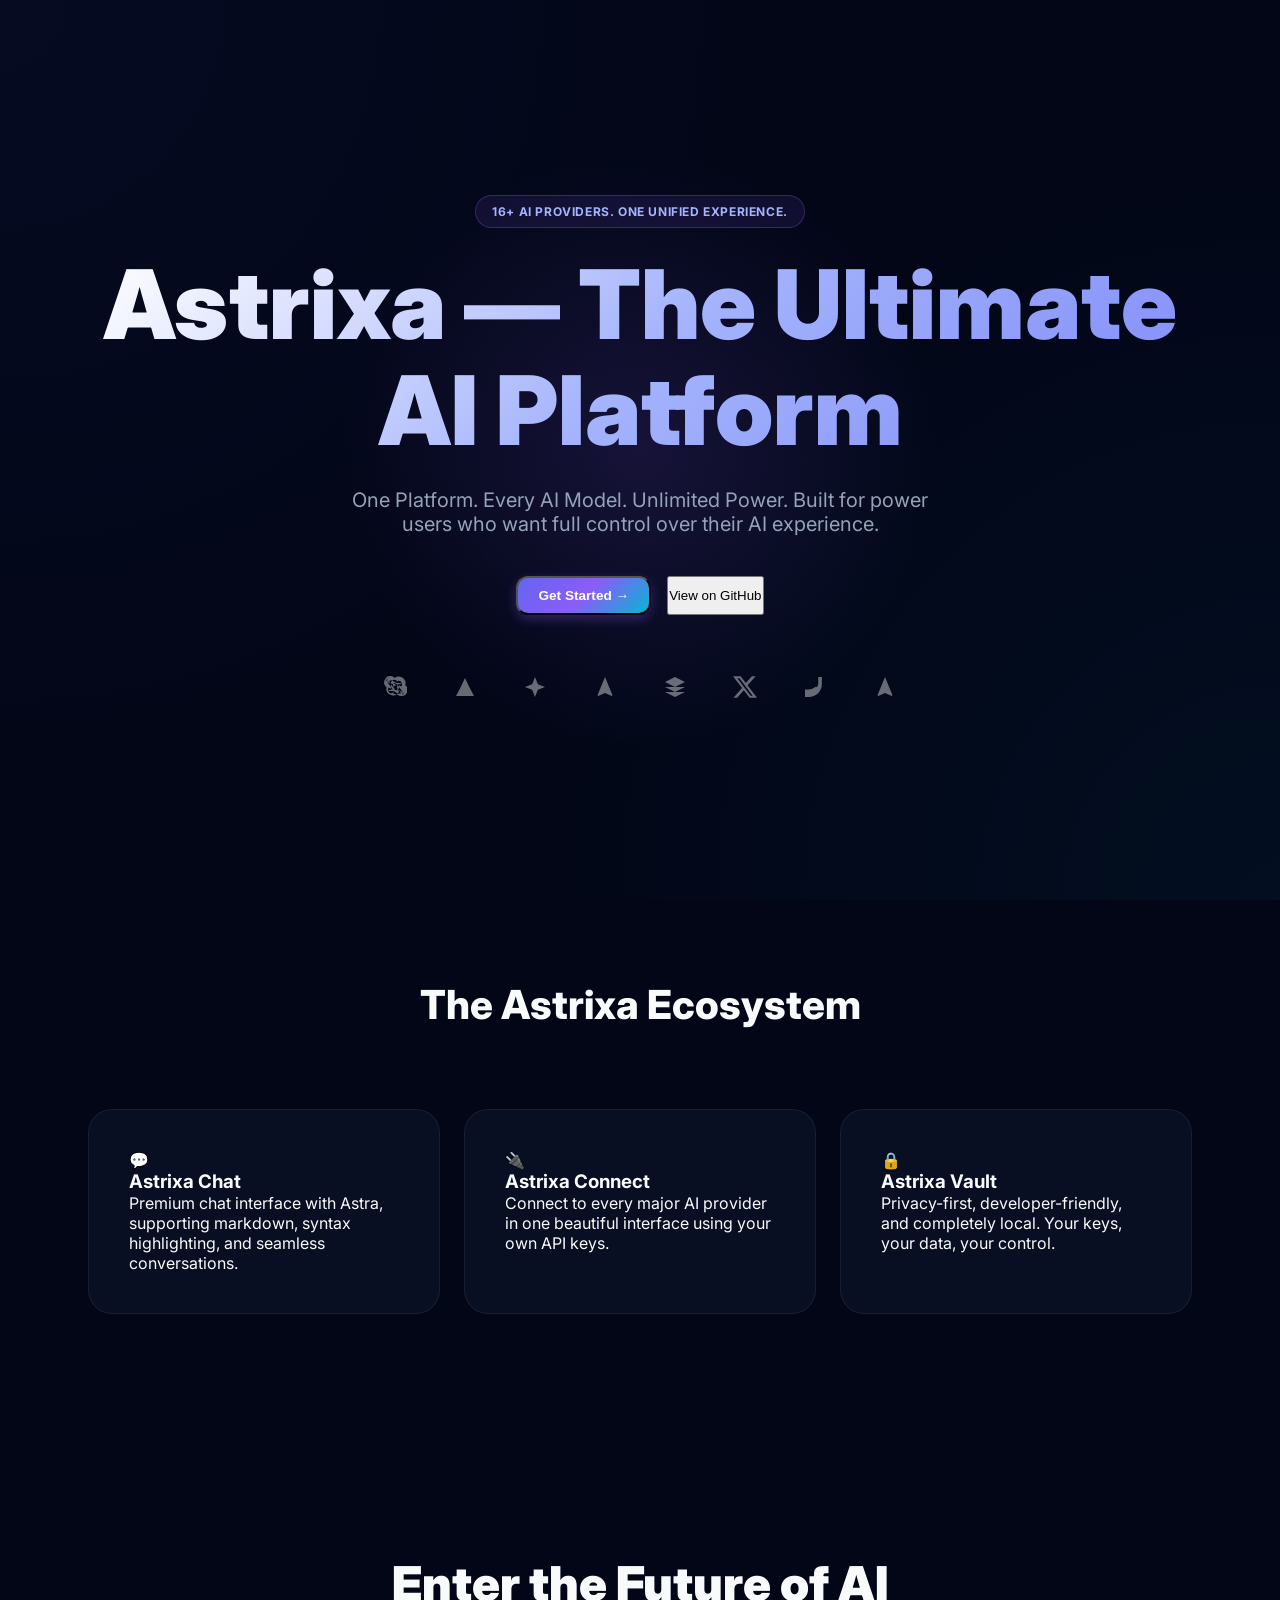
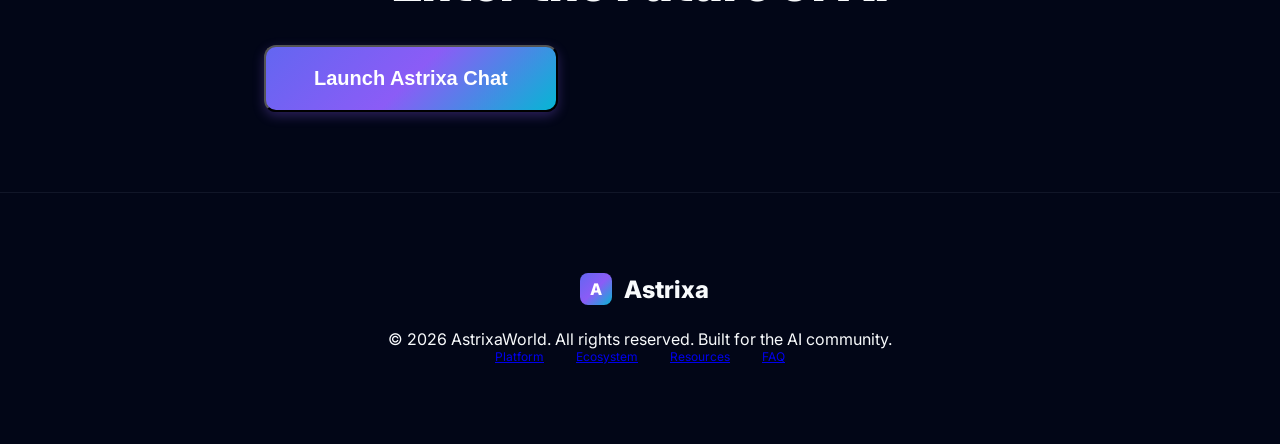
==== commit adcb4d8c: "Add files via upload" ====
--- a/index.html
+++ b/index.html
@@ -1,1082 +1,177 @@
 <!DOCTYPE html>
-<html lang="en" data-theme="dark">
+<html lang="en">
 <head>
-  <meta charset="UTF-8" />
-  <meta name="viewport" content="width=device-width, initial-scale=1.0" />
+  <meta charset="UTF-8">
+  <meta name="viewport" content="width=device-width, initial-scale=1.0">
   <title>Astrixa — The Ultimate AI Platform</title>
-  <meta name="description" content="One platform. Every AI model. Unlimited possibilities. Connect to OpenAI, Gemini, Claude, Groq, and 12+ more AI providers in a single beautiful interface." />
-  <link rel="icon" type="image/svg+xml" href="data:image/svg+xml,<svg xmlns='http://www.w3.org/2000/svg' viewBox='0 0 32 32'><defs><linearGradient id='g' x1='0%25' y1='0%25' x2='100%25' y2='100%25'><stop offset='0%25' stop-color='%238b5cf6'/><stop offset='100%25' stop-color='%2306b6d4'/></linearGradient></defs><rect width='32' height='32' rx='8' fill='url(%23g)'/><text x='16' y='22' text-anchor='middle' font-size='18' fill='white' font-family='Arial' font-weight='bold'>A</text></svg>" />
-  <link rel="preconnect" href="https://fonts.googleapis.com" />
-  <link rel="preconnect" href="https://fonts.gstatic.com" crossorigin />
-  <link href="https://fonts.googleapis.com/css2?family=Inter:wght@300;400;500;600;700;800;900&display=swap" rel="stylesheet" />
-  <link rel="stylesheet" href="assets/css/styles.css" />
+  <link rel="icon" type="image/svg+xml" href="data:image/svg+xml,<svg xmlns='http://www.w3.org/2000/svg' viewBox='0 0 32 32'><rect width='32' height='32' rx='8' fill='%238b5cf6'/><text x='16' y='22' text-anchor='middle' font-size='18' fill='white' font-family='Arial' font-weight='bold'>A</text></svg>" />
+  <link rel="preconnect" href="https://fonts.googleapis.com">
+  <link rel="preconnect" href="https://fonts.gstatic.com" crossorigin>
+  <link href="https://fonts.googleapis.com/css2?family=Inter:wght@400;600;700;800;900&display=swap" rel="stylesheet">
+  <link rel="stylesheet" href="assets/css/styles.css">
   <style>
-    /* ── Landing Page Specific ── */
-    .landing-nav {
-      position: fixed;
-      top: 0;
-      left: 0;
-      right: 0;
-      z-index: var(--z-sticky);
-      padding: 0 24px;
-      height: 68px;
-      display: flex;
-      align-items: center;
-      justify-content: space-between;
-      transition: all var(--transition-base);
+    body {
+      overflow-y: auto;
+      display: block;
+      background-attachment: fixed;
     }
-    .landing-nav.scrolled {
-      background: var(--bg-glass);
-      backdrop-filter: var(--blur-lg);
-      -webkit-backdrop-filter: var(--blur-lg);
-      border-bottom: 1px solid var(--border-color);
-      box-shadow: var(--shadow-md);
-    }
-    .nav-logo {
-      display: flex;
-      align-items: center;
-      gap: 10px;
-      font-size: 1.2rem;
-      font-weight: 800;
-      color: var(--text-primary);
-    }
-    .nav-logo-icon {
-      width: 36px;
-      height: 36px;
-      background: var(--brand-gradient);
-      border-radius: 10px;
-      display: flex;
-      align-items: center;
-      justify-content: center;
-      font-size: 1rem;
-      font-weight: 900;
-      color: white;
-      box-shadow: var(--shadow-brand);
-    }
-    .nav-links {
-      display: flex;
-      align-items: center;
-      gap: 32px;
-    }
-    .nav-link {
-      font-size: 0.875rem;
-      font-weight: 500;
-      color: var(--text-secondary);
-      transition: color var(--transition-fast);
-    }
-    .nav-link:hover { color: var(--text-primary); opacity: 1; }
-    .nav-actions {
-      display: flex;
-      align-items: center;
-      gap: 12px;
-    }
-    .theme-toggle-btn {
-      width: 38px;
-      height: 38px;
-      border-radius: var(--radius-md);
-      background: var(--bg-glass);
-      border: 1px solid var(--border-color);
-      display: flex;
-      align-items: center;
-      justify-content: center;
-      cursor: pointer;
-      transition: all var(--transition-fast);
-      font-size: 1rem;
-    }
-    .theme-toggle-btn:hover { background: var(--bg-glass-hover); }
-
-    /* ── Hero ── */
-    .hero {
+    .hero-section {
       min-height: 100vh;
-      display: flex;
-      align-items: center;
-      justify-content: center;
-      text-align: center;
-      padding: 100px 24px 80px;
-      position: relative;
-      overflow: hidden;
-    }
-    .hero-content {
-      max-width: 860px;
-      position: relative;
-      z-index: 2;
-    }
-    .hero-badge {
-      display: inline-flex;
-      align-items: center;
-      gap: 8px;
-      padding: 6px 16px;
-      background: var(--bg-glass);
-      border: 1px solid var(--border-brand);
-      border-radius: var(--radius-full);
-      font-size: 0.8rem;
-      font-weight: 600;
-      color: var(--text-brand);
-      margin-bottom: 28px;
-      backdrop-filter: var(--blur-sm);
-      animation: fadeInDown 0.6s ease both;
-    }
-    .hero-badge-dot {
-      width: 6px;
-      height: 6px;
-      background: var(--brand-primary);
-      border-radius: 50%;
-      animation: pulse 2s ease-in-out infinite;
-    }
-    .hero-title {
-      font-size: clamp(2.5rem, 6vw, 4.5rem);
-      font-weight: 900;
-      line-height: 1.1;
-      letter-spacing: -0.03em;
-      margin-bottom: 24px;
-      animation: fadeInUp 0.7s ease 0.1s both;
-    }
-    .hero-subtitle {
-      font-size: clamp(1rem, 2vw, 1.25rem);
-      color: var(--text-secondary);
-      max-width: 600px;
-      margin: 0 auto 40px;
-      line-height: 1.7;
-      animation: fadeInUp 0.7s ease 0.2s both;
-    }
-    .hero-actions {
-      display: flex;
-      gap: 16px;
-      justify-content: center;
-      flex-wrap: wrap;
-      animation: fadeInUp 0.7s ease 0.3s both;
-    }
-    .hero-cta {
-      display: inline-flex;
-      align-items: center;
-      gap: 10px;
-      padding: 16px 32px;
-      background: var(--brand-gradient);
-      color: white;
-      border-radius: var(--radius-xl);
-      font-size: 1rem;
-      font-weight: 700;
-      box-shadow: var(--shadow-brand);
-      transition: all var(--transition-base);
-      position: relative;
-      overflow: hidden;
-    }
-    .hero-cta::before {
-      content: '';
-      position: absolute;
-      inset: 0;
-      background: linear-gradient(135deg, rgba(255,255,255,0.15), transparent);
-      opacity: 0;
-      transition: opacity var(--transition-fast);
-    }
-    .hero-cta:hover {
-      transform: translateY(-2px);
-      box-shadow: 0 16px 48px rgba(99,102,241,0.45);
-      opacity: 1;
-    }
-    .hero-cta:hover::before { opacity: 1; }
-    .hero-cta:active { transform: translateY(0); }
-    .hero-cta-arrow {
-      transition: transform var(--transition-base);
-    }
-    .hero-cta:hover .hero-cta-arrow { transform: translateX(4px); }
-    .hero-secondary-cta {
-      display: inline-flex;
-      align-items: center;
-      gap: 10px;
-      padding: 16px 32px;
-      background: var(--bg-glass);
-      border: 1px solid var(--border-color);
-      border-radius: var(--radius-xl);
-      color: var(--text-primary);
-      font-size: 1rem;
-      font-weight: 600;
-      backdrop-filter: var(--blur-sm);
-      transition: all var(--transition-base);
-    }
-    .hero-secondary-cta:hover {
-      background: var(--bg-glass-hover);
-      border-color: var(--border-brand);
-      transform: translateY(-2px);
-      opacity: 1;
-    }
-    .hero-stats {
-      display: flex;
-      gap: 40px;
-      justify-content: center;
-      margin-top: 60px;
-      flex-wrap: wrap;
-      animation: fadeInUp 0.7s ease 0.4s both;
-    }
-    .hero-stat {
-      text-align: center;
-    }
-    .hero-stat-number {
-      font-size: 2rem;
-      font-weight: 800;
-      background: var(--brand-gradient);
-      -webkit-background-clip: text;
-      -webkit-text-fill-color: transparent;
-      background-clip: text;
-    }
-    .hero-stat-label {
-      font-size: 0.8rem;
-      color: var(--text-tertiary);
-      margin-top: 4px;
-    }
-
-    /* ── Floating mockup ── */
-    .hero-mockup {
-      margin-top: 70px;
-      position: relative;
-      animation: fadeInUp 0.8s ease 0.5s both;
-    }
-    .mockup-window {
-      background: var(--bg-glass);
-      border: 1px solid var(--border-color);
-      border-radius: var(--radius-xl);
-      overflow: hidden;
-      box-shadow: var(--shadow-xl), var(--shadow-glow);
-      backdrop-filter: var(--blur-md);
-      max-width: 900px;
-      margin: 0 auto;
-    }
-    .mockup-titlebar {
-      display: flex;
-      align-items: center;
-      gap: 8px;
-      padding: 14px 20px;
-      border-bottom: 1px solid var(--border-color);
-      background: var(--bg-glass-strong);
-    }
-    .mockup-dot {
-      width: 12px; height: 12px;
-      border-radius: 50%;
-    }
-    .mockup-dot-red   { background: #ff5f57; }
-    .mockup-dot-yellow { background: #febc2e; }
-    .mockup-dot-green { background: #28c840; }
-    .mockup-titlebar-text {
-      margin-left: 8px;
-      font-size: 0.8rem;
-      color: var(--text-tertiary);
-    }
-    .mockup-body {
-      display: flex;
-      height: 420px;
-    }
-    .mockup-sidebar {
-      width: 220px;
-      border-right: 1px solid var(--border-color);
-      padding: 16px 12px;
-      display: flex;
-      flex-direction: column;
-      gap: 4px;
-      flex-shrink: 0;
-    }
-    .mockup-sidebar-item {
-      padding: 8px 12px;
-      border-radius: var(--radius-md);
-      font-size: 0.78rem;
-      color: var(--text-secondary);
-      display: flex;
-      align-items: center;
-      gap: 8px;
-    }
-    .mockup-sidebar-item.active {
-      background: var(--brand-gradient-soft);
-      color: var(--text-brand);
-    }
-    .mockup-sidebar-dot {
-      width: 8px; height: 8px;
-      border-radius: 50%;
-      background: var(--brand-primary);
-      flex-shrink: 0;
-    }
-    .mockup-chat {
-      flex: 1;
-      display: flex;
-      flex-direction: column;
-      padding: 20px;
-      gap: 16px;
-      overflow: hidden;
-    }
-    .mockup-msg {
-      display: flex;
-      gap: 10px;
-      align-items: flex-start;
-    }
-    .mockup-msg.user { flex-direction: row-reverse; }
-    .mockup-avatar {
-      width: 28px; height: 28px;
-      border-radius: 8px;
-      flex-shrink: 0;
-    }
-    .mockup-avatar.ai {
-      background: var(--bg-tertiary);
-      border: 1px solid var(--border-color);
-      display: flex;
-      align-items: center;
-      justify-content: center;
-      font-size: 0.65rem;
-      color: var(--text-tertiary);
-    }
-    .mockup-avatar.user {
-      background: var(--brand-gradient);
-    }
-    .mockup-bubble {
-      padding: 10px 14px;
-      border-radius: 12px;
-      font-size: 0.78rem;
-      line-height: 1.5;
-      max-width: 70%;
-    }
-    .mockup-bubble.ai {
-      background: var(--bg-card);
-      border: 1px solid var(--border-color);
-      color: var(--text-secondary);
-    }
-    .mockup-bubble.user {
-      background: var(--brand-gradient);
-      color: white;
-    }
-    .mockup-input-bar {
-      border-top: 1px solid var(--border-color);
-      padding: 12px 16px;
-      display: flex;
-      gap: 10px;
-      align-items: center;
-      background: var(--bg-glass);
-    }
-    .mockup-input {
-      flex: 1;
-      height: 36px;
-      background: var(--bg-input);
-      border: 1px solid var(--border-color);
-      border-radius: 10px;
-      padding: 0 14px;
-      font-size: 0.78rem;
-      color: var(--text-tertiary);
-    }
-    .mockup-send {
-      width: 36px; height: 36px;
-      background: var(--brand-gradient);
-      border-radius: 10px;
-      display: flex;
-      align-items: center;
-      justify-content: center;
-      font-size: 0.85rem;
-      color: white;
-    }
-
-    /* ── Section Base ── */
-    .section {
-      padding: 100px 24px;
-      position: relative;
-    }
-    .section-inner {
-      max-width: 1100px;
-      margin: 0 auto;
-    }
-    .section-label {
-      display: inline-flex;
-      align-items: center;
-      gap: 8px;
-      font-size: 0.75rem;
-      font-weight: 700;
-      letter-spacing: 0.1em;
-      text-transform: uppercase;
-      color: var(--text-brand);
-      margin-bottom: 16px;
-    }
-    .section-title {
-      font-size: clamp(1.8rem, 4vw, 2.8rem);
-      font-weight: 800;
-      line-height: 1.2;
-      letter-spacing: -0.02em;
-      margin-bottom: 16px;
-    }
-    .section-subtitle {
-      font-size: 1.05rem;
-      color: var(--text-secondary);
-      max-width: 560px;
-      line-height: 1.7;
-    }
-
-    /* ── Features Grid ── */
-    .features-grid {
-      display: grid;
-      grid-template-columns: repeat(auto-fit, minmax(300px, 1fr));
-      gap: 24px;
-      margin-top: 60px;
-    }
-    .feature-card {
-      padding: 28px;
-      background: var(--bg-card);
-      border: 1px solid var(--border-color);
-      border-radius: var(--radius-xl);
-      backdrop-filter: var(--blur-md);
-      transition: all var(--transition-base);
-      position: relative;
-      overflow: hidden;
-    }
-    .feature-card::before {
-      content: '';
-      position: absolute;
-      top: 0;
-      left: 0;
-      right: 0;
-      height: 2px;
-      background: var(--brand-gradient);
-      opacity: 0;
-      transition: opacity var(--transition-base);
-    }
-    .feature-card:hover {
-      transform: translateY(-4px);
-      box-shadow: var(--shadow-lg);
-      border-color: var(--border-brand);
-    }
-    .feature-card:hover::before { opacity: 1; }
-    .feature-icon {
-      width: 52px;
-      height: 52px;
-      border-radius: var(--radius-lg);
-      display: flex;
-      align-items: center;
-      justify-content: center;
-      font-size: 1.4rem;
-      margin-bottom: 18px;
-      background: var(--brand-gradient-soft);
-      border: 1px solid var(--border-brand);
-    }
-    .feature-title {
-      font-size: 1.05rem;
-      font-weight: 700;
-      margin-bottom: 10px;
-    }
-    .feature-desc {
-      font-size: 0.875rem;
-      color: var(--text-secondary);
-      line-height: 1.65;
-    }
-
-    /* ── Providers Section ── */
-    .providers-section {
-      background: var(--bg-secondary);
-      border-top: 1px solid var(--border-color);
-      border-bottom: 1px solid var(--border-color);
-    }
-    .providers-grid {
-      display: grid;
-      grid-template-columns: repeat(auto-fill, minmax(160px, 1fr));
-      gap: 16px;
-      margin-top: 50px;
-    }
-    .provider-card {
-      padding: 20px 16px;
-      background: var(--bg-card);
-      border: 1px solid var(--border-color);
-      border-radius: var(--radius-lg);
       display: flex;
       flex-direction: column;
       align-items: center;
-      gap: 10px;
-      text-align: center;
-      transition: all var(--transition-base);
-      cursor: default;
-    }
-    .provider-card:hover {
-      transform: translateY(-3px);
-      box-shadow: var(--shadow-md);
-      border-color: var(--border-brand);
-      background: var(--bg-glass-hover);
-    }
-    .provider-logo {
-      width: 44px;
-      height: 44px;
-      border-radius: var(--radius-md);
-      display: flex;
-      align-items: center;
       justify-content: center;
-      font-size: 1.3rem;
-      font-weight: 800;
-    }
-    .provider-name {
-      font-size: 0.8rem;
-      font-weight: 600;
-      color: var(--text-primary);
-    }
-    .provider-tag {
-      font-size: 0.65rem;
-      color: var(--text-tertiary);
-    }
-
-    /* ── FAQ ── */
-    .faq-list {
-      margin-top: 50px;
-      display: flex;
-      flex-direction: column;
-      gap: 12px;
-      max-width: 720px;
-    }
-    .faq-item {
-      background: var(--bg-card);
-      border: 1px solid var(--border-color);
-      border-radius: var(--radius-lg);
-      overflow: hidden;
-      transition: all var(--transition-base);
-    }
-    .faq-item:hover { border-color: var(--border-brand); }
-    .faq-question {
-      display: flex;
-      align-items: center;
-      justify-content: space-between;
-      padding: 20px 24px;
-      cursor: pointer;
-      font-weight: 600;
-      font-size: 0.95rem;
-      user-select: none;
-      gap: 16px;
-    }
-    .faq-icon {
-      width: 24px;
-      height: 24px;
-      border-radius: 50%;
-      background: var(--bg-tertiary);
-      display: flex;
-      align-items: center;
-      justify-content: center;
-      font-size: 0.8rem;
-      flex-shrink: 0;
-      transition: transform var(--transition-base);
-    }
-    .faq-item.open .faq-icon { transform: rotate(45deg); }
-    .faq-answer {
-      max-height: 0;
-      overflow: hidden;
-      transition: max-height var(--transition-slow), padding var(--transition-base);
-    }
-    .faq-item.open .faq-answer { max-height: 300px; }
-    .faq-answer-inner {
-      padding: 0 24px 20px;
-      color: var(--text-secondary);
-      font-size: 0.9rem;
-      line-height: 1.7;
-    }
-
-    /* ── CTA Section ── */
-    .cta-section {
-      padding: 100px 24px;
+      padding: 80px 24px;
       text-align: center;
       position: relative;
-      overflow: hidden;
     }
-    .cta-inner {
-      max-width: 700px;
-      margin: 0 auto;
-      position: relative;
-      z-index: 2;
-    }
-    .cta-glow {
+    .hero-glow {
       position: absolute;
       top: 50%;
       left: 50%;
       transform: translate(-50%, -50%);
       width: 600px;
-      height: 400px;
-      background: radial-gradient(ellipse, rgba(139,92,246,0.2) 0%, transparent 70%);
+      height: 600px;
+      background: radial-gradient(circle, rgba(139, 92, 246, 0.15) 0%, transparent 70%);
       pointer-events: none;
+      z-index: -1;
     }
-    .cta-title {
-      font-size: clamp(2rem, 5vw, 3.5rem);
+    .hero-badge {
+      background: rgba(139, 92, 246, 0.1);
+      border: 1px solid rgba(139, 92, 246, 0.3);
+      padding: 8px 16px;
+      border-radius: 99px;
+      font-size: 0.75rem;
+      font-weight: 700;
+      letter-spacing: 0.05em;
+      color: #a5b4fc;
+      margin-bottom: 24px;
+      text-transform: uppercase;
+    }
+    .hero-title {
+      font-size: clamp(3rem, 8vw, 6rem);
       font-weight: 900;
-      line-height: 1.15;
-      letter-spacing: -0.03em;
-      margin-bottom: 20px;
+      line-height: 1.1;
+      margin-bottom: 24px;
+      background: linear-gradient(135deg, #fff 0%, #a5b4fc 50%, #818cf8 100%);
+      -webkit-background-clip: text;
+      -webkit-text-fill-color: transparent;
     }
-    .cta-subtitle {
-      font-size: 1.1rem;
+    .hero-subtitle {
+      font-size: 1.25rem;
       color: var(--text-secondary);
+      max-width: 600px;
       margin-bottom: 40px;
-      line-height: 1.6;
     }
-
-    /* ── Footer ── */
-    .footer {
-      border-top: 1px solid var(--border-color);
-      padding: 60px 24px 40px;
-      background: var(--bg-secondary);
+    .feature-grid {
+      display: grid;
+      grid-template-columns: repeat(auto-fit, minmax(300px, 1fr));
+      gap: 24px;
+      max-width: 1200px;
+      margin: 80px auto;
+      padding: 0 24px;
     }
-    .footer-inner {
-      max-width: 1100px;
-      margin: 0 auto;
-    }
-    .footer-top {
-      display: grid;
-      grid-template-columns: 2fr 1fr 1fr 1fr;
-      gap: 48px;
-      margin-bottom: 48px;
-    }
-    .footer-brand-desc {
-      font-size: 0.875rem;
-      color: var(--text-secondary);
-      line-height: 1.7;
-      margin-top: 12px;
-      max-width: 280px;
-    }
-    .footer-col-title {
-      font-size: 0.8rem;
-      font-weight: 700;
-      letter-spacing: 0.08em;
-      text-transform: uppercase;
-      color: var(--text-tertiary);
-      margin-bottom: 16px;
-    }
-    .footer-link {
-      display: block;
-      font-size: 0.875rem;
-      color: var(--text-secondary);
-      margin-bottom: 10px;
-      transition: color var(--transition-fast);
-    }
-    .footer-link:hover { color: var(--text-primary); opacity: 1; }
-    .footer-bottom {
-      display: flex;
-      align-items: center;
-      justify-content: space-between;
-      padding-top: 24px;
-      border-top: 1px solid var(--border-color);
-      font-size: 0.8rem;
-      color: var(--text-tertiary);
-      flex-wrap: wrap;
-      gap: 12px;
-    }
-
-    /* ── Scroll reveal ── */
-    .reveal {
-      opacity: 0;
-      transform: translateY(30px);
-      transition: opacity 0.7s ease, transform 0.7s ease;
-    }
-    .reveal.visible {
-      opacity: 1;
-      transform: translateY(0);
-    }
-
-    /* ── Mobile nav ── */
-    .mobile-menu-btn {
-      display: none;
-      width: 38px;
-      height: 38px;
-      border-radius: var(--radius-md);
+    .feature-card {
       background: var(--bg-glass);
       border: 1px solid var(--border-color);
-      align-items: center;
+      padding: 40px;
+      border-radius: 24px;
+      transition: all 0.3s;
+    }
+    .feature-card:hover {
+      border-color: var(--brand-primary);
+      transform: translateY(-5px);
+      box-shadow: 0 20px 40px rgba(0,0,0,0.4);
+    }
+    .provider-strip {
+      display: flex;
+      flex-wrap: wrap;
       justify-content: center;
-      cursor: pointer;
-      font-size: 1.1rem;
+      gap: 40px;
+      opacity: 0.4;
+      margin-top: 60px;
+      filter: grayscale(1);
     }
-    .mobile-nav {
-      display: none;
-      position: fixed;
-      top: 68px;
-      left: 0;
-      right: 0;
-      background: var(--bg-modal);
-      border-bottom: 1px solid var(--border-color);
-      padding: 16px 24px;
-      flex-direction: column;
-      gap: 4px;
-      z-index: var(--z-sticky);
-      animation: fadeInDown 0.2s ease both;
+    .provider-strip svg { height: 24px; width: auto; }
+    
+    .section-title {
+      font-size: 2.5rem;
+      font-weight: 800;
+      margin-bottom: 60px;
+      text-align: center;
     }
-    .mobile-nav.open { display: flex; }
-    .mobile-nav-link {
-      padding: 12px 16px;
-      border-radius: var(--radius-md);
-      color: var(--text-secondary);
-      font-size: 0.9rem;
-      font-weight: 500;
-      cursor: pointer;
-      transition: all var(--transition-fast);
-    }
-    .mobile-nav-link:hover { background: var(--bg-glass); color: var(--text-primary); }
-
-    @media (max-width: 768px) {
-      .nav-links { display: none; }
-      .mobile-menu-btn { display: flex; }
-      .footer-top { grid-template-columns: 1fr 1fr; }
-      .mockup-sidebar { display: none; }
-    }
-    @media (max-width: 480px) {
-      .footer-top { grid-template-columns: 1fr; }
-      .hero-stats { gap: 24px; }
-    }
-
-    /* ── Animated gradient text ── */
-    .animated-gradient {
-      background: linear-gradient(135deg, #8b5cf6, #6366f1, #06b6d4, #8b5cf6);
-      background-size: 300% 300%;
-      -webkit-background-clip: text;
-      -webkit-text-fill-color: transparent;
-      background-clip: text;
-      animation: gradientShift 4s ease infinite;
+    footer {
+      padding: 80px 24px;
+      border-top: 1px solid var(--border-color);
+      text-align: center;
+      background: var(--bg-deep);
     }
   </style>
 </head>
 <body>
-  <!-- Background Orbs -->
-  <div class="bg-orbs">
-    <div class="orb orb-1"></div>
-    <div class="orb orb-2"></div>
-    <div class="orb orb-3"></div>
+  <div class="hero-section">
+    <div class="hero-glow"></div>
+    <div class="hero-badge">16+ AI Providers. One Unified Experience.</div>
+    <h1 class="hero-title">Astrixa — The Ultimate<br>AI Platform</h1>
+    <p class="hero-subtitle">One Platform. Every AI Model. Unlimited Power. Built for power users who want full control over their AI experience.</p>
+    
+    <div class="flex gap-4" style="display:flex; gap:16px;">
+      <button class="btn-premium py-4 px-8 text-lg" onclick="location.href='astrixa.html'">Get Started →</button>
+      <button class="btn-secondary py-4 px-8 text-lg" onclick="window.open('https://github.com')">View on GitHub</button>
+    </div>
+
+    <div class="provider-strip" id="provider-strip">
+      <!-- Populated by JS -->
+    </div>
   </div>
 
-  <!-- Navigation -->
-  <nav class="landing-nav" id="landing-nav">
-    <a href="index.html" class="nav-logo">
-      <div class="nav-logo-icon">A</div>
-      <span>Astrixa</span>
-    </a>
-    <div class="nav-links">
-      <a href="#features" class="nav-link">Features</a>
-      <a href="#providers" class="nav-link">Providers</a>
-      <a href="#faq" class="nav-link">FAQ</a>
+  <div class="max-w-6xl mx-auto py-24 px-6" style="max-width:1200px; margin:0 auto; padding:80px 24px;">
+    <h2 class="section-title">The Astrixa Ecosystem</h2>
+    <div class="feature-grid">
+      <div class="feature-card">
+        <div class="text-3xl mb-4">💬</div>
+        <h3 class="text-xl font-bold mb-2">Astrixa Chat</h3>
+        <p class="text-secondary text-sm">Premium chat interface with Astra, supporting markdown, syntax highlighting, and seamless conversations.</p>
+      </div>
+      <div class="feature-card">
+        <div class="text-3xl mb-4">🔌</div>
+        <h3 class="text-xl font-bold mb-2">Astrixa Connect</h3>
+        <p class="text-secondary text-sm">Connect to every major AI provider in one beautiful interface using your own API keys.</p>
+      </div>
+      <div class="feature-card">
+        <div class="text-3xl mb-4">🔒</div>
+        <h3 class="text-xl font-bold mb-2">Astrixa Vault</h3>
+        <p class="text-secondary text-sm">Privacy-first, developer-friendly, and completely local. Your keys, your data, your control.</p>
+      </div>
     </div>
-    <div class="nav-actions">
-      <button class="theme-toggle-btn" id="theme-toggle" aria-label="Toggle theme">🌙</button>
-      <a href="astrixa.html" class="btn btn-primary btn-sm">Launch Astrixa →</a>
-      <button class="mobile-menu-btn" id="mobile-menu-btn" aria-label="Menu">☰</button>
-    </div>
-  </nav>
-
-  <!-- Mobile Nav -->
-  <div class="mobile-nav" id="mobile-nav">
-    <a href="#features" class="mobile-nav-link">Features</a>
-    <a href="#providers" class="mobile-nav-link">Providers</a>
-    <a href="#faq" class="mobile-nav-link">FAQ</a>
-    <a href="astrixa.html" class="btn btn-primary" style="margin-top:8px;">Launch Astrixa →</a>
   </div>
 
-  <!-- Hero Section -->
-  <section class="hero" id="hero">
-    <div class="hero-content">
-      <div class="hero-badge">
-        <span class="hero-badge-dot"></span>
-        Explore AstrixaWorld
-      </div>
-      <h1 class="hero-title">
-        One Platform.<br />
-        <span class="animated-gradient">Every AI Model.</span><br />
-        Unlimited Power.
-      </h1>
-      <p class="hero-subtitle">
-        Astrixa brings together OpenAI, Gemini, Claude, Groq, and 12+ more — in a single, beautiful, privacy-first interface. Your keys. Your data. Your control.
-      </p>
-      <div class="hero-actions">
-        <a href="astrixa.html" class="hero-cta">
-          <span>🚀</span>
-          <span>Launch Astrixa Chat</span>
-          <span class="hero-cta-arrow">→</span>
-        </a>
-        <a href="get-api.html" class="hero-secondary-cta">
-          <span>🔑</span>
-          <span>Astrixa Connect</span>
-        </a>
-      </div>
-      <div class="hero-stats">
-        <div class="hero-stat">
-          <div class="hero-stat-number">16+</div>
-          <div class="hero-stat-label">AI Providers</div>
-        </div>
-        <div class="hero-stat">
-          <div class="hero-stat-number">∞</div>
-          <div class="hero-stat-label">Local Chats</div>
-        </div>
-        <div class="hero-stat">
-          <div class="hero-stat-number">0</div>
-          <div class="hero-stat-label">Data Collected</div>
-        </div>
-        <div class="hero-stat">
-          <div class="hero-stat-number">100%</div>
-          <div class="hero-stat-label">Private & Secure</div>
-        </div>
-      </div>
+  <div class="max-w-4xl mx-auto py-24 px-6 text-center" style="max-width:800px; margin:0 auto; padding:80px 24px; text-align:center;">
+    <h2 class="text-4xl font-black mb-8" style="font-size:3rem; font-weight:900; margin-bottom:32px;">Enter the Future of AI</h2>
+    <button class="btn-premium py-5 px-12 text-xl" onclick="location.href='astrixa.html'" style="padding:20px 48px; font-size:1.25rem;">Launch Astrixa Chat</button>
+  </div>
 
-      <!-- Mockup Window -->
-      <div class="hero-mockup">
-        <div class="mockup-window">
-          <div class="mockup-titlebar">
-            <div class="mockup-dot mockup-dot-red"></div>
-            <div class="mockup-dot mockup-dot-yellow"></div>
-            <div class="mockup-dot mockup-dot-green"></div>
-            <span class="mockup-titlebar-text">Astrixa Chat — powered by Astra</span>
-          </div>
-          <div class="mockup-body">
-            <div class="mockup-sidebar">
-              <div style="font-size:0.65rem;color:var(--text-tertiary);padding:4px 12px;margin-bottom:4px;letter-spacing:0.08em;text-transform:uppercase;">Recent Chats</div>
-              <div class="mockup-sidebar-item active">
-                <div class="mockup-sidebar-dot"></div>
-                Project Planning
-              </div>
-              <div class="mockup-sidebar-item">
-                <div style="width:8px;height:8px;border-radius:50%;background:var(--text-muted);flex-shrink:0;"></div>
-                Code Optimization
-              </div>
-              <div class="mockup-sidebar-item">
-                <div style="width:8px;height:8px;border-radius:50%;background:var(--text-muted);flex-shrink:0;"></div>
-                Creative Writing
-              </div>
-            </div>
-            <div style="flex:1;display:flex;flex-direction:column;">
-              <div class="mockup-chat">
-                <div class="mockup-msg">
-                  <div class="mockup-avatar ai" style="font-size:0.6rem;">A</div>
-                  <div class="mockup-bubble ai">Hello! I'm Astra, your AI assistant. How can I help you today?</div>
-                </div>
-                <div class="mockup-msg user">
-                  <div class="mockup-avatar user"></div>
-                  <div class="mockup-bubble user">Can you help me design a new app architecture?</div>
-                </div>
-                <div class="mockup-msg">
-                  <div class="mockup-avatar ai" style="font-size:0.6rem;">A</div>
-                  <div class="mockup-bubble ai">I'd love to! Tell me about the core functionality and your preferred tech stack.</div>
-                </div>
-              </div>
-              <div class="mockup-input-bar">
-                <div class="mockup-input">Message Astra...</div>
-                <div class="mockup-send">↑</div>
-              </div>
-            </div>
-          </div>
-        </div>
-      </div>
+  <footer>
+    <div class="logo-container justify-center mb-6" style="display:flex; justify-content:center; align-items:center; gap:12px; margin-bottom:24px;">
+      <div class="logo-icon">A</div>
+      <span style="font-size:1.5rem; font-weight:800;">Astrixa</span>
     </div>
-  </section>
-
-  <!-- Features Section -->
-  <section class="section" id="features">
-    <div class="section-inner">
-      <div class="reveal">
-        <div class="section-label">✦ Features</div>
-        <h2 class="section-title">The Astrixa Ecosystem.<br /><span class="text-gradient">Powering your workflow.</span></h2>
-        <p class="section-subtitle">A complete suite of AI tools designed for performance, privacy, and precision.</p>
-      </div>
-      <div class="features-grid">
-        <div class="feature-card reveal">
-          <div class="feature-icon">💬</div>
-          <div class="feature-title">Astrixa Chat</div>
-          <div class="feature-desc">Premium chat interface with Astra, supporting markdown, syntax highlighting, and seamless conversations.</div>
-        </div>
-        <div class="feature-card reveal">
-          <div class="feature-icon">🔌</div>
-          <div class="feature-title">Astrixa Connect</div>
-          <div class="feature-desc">Connect to 16+ AI providers including OpenAI, Claude, and Gemini with your own API keys.</div>
-        </div>
-        <div class="feature-card reveal">
-          <div class="feature-icon">📦</div>
-          <div class="feature-title">Astrixa Models</div>
-          <div class="feature-desc">Advanced model management with dynamic selectors, capability tags, and context window info.</div>
-        </div>
-        <div class="feature-card reveal">
-          <div class="feature-icon">👁️</div>
-          <div class="feature-title">Astrixa Vision</div>
-          <div class="feature-desc">Analyze images and documents with multi-modal AI support and drag-and-drop uploads.</div>
-        </div>
-        <div class="feature-card reveal">
-          <div class="feature-icon">🔒</div>
-          <div class="feature-title">Astrixa Vault</div>
-          <div class="feature-desc">Secure local storage for your chats and settings. Export and backup your data anytime.</div>
-        </div>
-        <div class="feature-card reveal">
-          <div class="feature-icon">🎙️</div>
-          <div class="feature-title">Astrixa Voice</div>
-          <div class="feature-desc">Speech-to-text and audio processing powered by the latest AI models.</div>
-        </div>
-      </div>
-    </div>
-  </section>
-
-  <!-- Providers Section -->
-  <section class="section providers-section" id="providers">
-    <div class="section-inner">
-      <div class="reveal">
-        <div class="section-label">🔌 Connectivity</div>
-        <h2 class="section-title">Universal Compatibility.<br /><span class="text-gradient">Connect anything.</span></h2>
-      </div>
-      <div class="providers-grid">
-        <div class="provider-card reveal">
-          <div class="provider-logo" style="background:linear-gradient(135deg,#8b5cf6,#6366f1);color:white;">GPT</div>
-          <div class="provider-name">OpenAI</div>
-        </div>
-        <div class="provider-card reveal">
-          <div class="provider-logo" style="background:linear-gradient(135deg,#4285f4,#34a853);color:white;">G</div>
-          <div class="provider-name">Google Gemini</div>
-        </div>
-        <div class="provider-card reveal">
-          <div class="provider-logo" style="background:linear-gradient(135deg,#cc785c,#b85c3a);color:white;">C</div>
-          <div class="provider-name">Anthropic Claude</div>
-        </div>
-        <div class="provider-card reveal">
-          <div class="provider-logo" style="background:linear-gradient(135deg,#f55036,#c0392b);color:white;">⚡</div>
-          <div class="provider-name">Groq</div>
-        </div>
-        <div class="provider-card reveal">
-          <div class="provider-logo" style="background:linear-gradient(135deg,#4a90d9,#2c6fad);color:white;">DS</div>
-          <div class="provider-name">DeepSeek</div>
-        </div>
-        <div class="provider-card reveal">
-          <div class="provider-logo" style="background:linear-gradient(135deg,#6c5ce7,#fd79a8);color:white;">+</div>
-          <div class="provider-name">& More</div>
-        </div>
-      </div>
-    </div>
-  </section>
-
-  <!-- FAQ Section -->
-  <section class="section" id="faq" style="background:var(--bg-secondary);border-top:1px solid var(--border-color);">
-    <div class="section-inner">
-      <div class="reveal">
-        <div class="section-label">❓ FAQ</div>
-        <h2 class="section-title">Common questions.<br /><span class="text-gradient">Honest answers.</span></h2>
-      </div>
-      <div class="faq-list reveal">
-        <div class="faq-item">
-          <div class="faq-question">
-            What is Astrixa?
-            <div class="faq-icon">+</div>
-          </div>
-          <div class="faq-answer">
-            <div class="faq-answer-inner">Astrixa is a premium AI platform that allows you to use your own API keys to chat with any AI model from any provider in a single, unified interface.</div>
-          </div>
-        </div>
-        <div class="faq-item">
-          <div class="faq-question">
-            Who is Astra?
-            <div class="faq-icon">+</div>
-          </div>
-          <div class="faq-answer">
-            <div class="faq-answer-inner">Astra is the default AI personality of the Astrixa platform. While you can use any model, Astra provides the core experience and assistant features.</div>
-          </div>
-        </div>
-        <div class="faq-item">
-          <div class="faq-question">
-            Is my data safe?
-            <div class="faq-icon">+</div>
-          </div>
-          <div class="faq-answer">
-            <div class="faq-answer-inner">Yes. All your chats, settings, and API keys are stored locally in your browser (Astrixa Vault). We never see your data.</div>
-          </div>
-        </div>
-      </div>
-    </div>
-  </section>
-
-  <!-- CTA Section -->
-  <section class="cta-section">
-    <div class="cta-glow"></div>
-    <div class="cta-inner reveal">
-      <h2 class="cta-title">
-        Enter<br />
-        <span class="animated-gradient">AstrixaWorld.</span>
-      </h2>
-      <p class="cta-subtitle">
-        The most powerful AI interface ever built. Privacy-first, developer-friendly, and completely free.
-      </p>
-      <div style="display:flex;gap:16px;justify-content:center;flex-wrap:wrap;">
-        <a href="astrixa.html" class="hero-cta">
-          <span>🚀</span>
-          <span>Launch Astrixa Chat</span>
-          <span class="hero-cta-arrow">→</span>
-        </a>
-      </div>
-    </div>
-  </section>
-
-  <!-- Footer -->
-  <footer class="footer">
-    <div class="footer-inner">
-      <div class="footer-top">
-        <div>
-          <div class="nav-logo">
-            <div class="nav-logo-icon">A</div>
-            <span>Astrixa</span>
-          </div>
-          <p class="footer-brand-desc">The ultimate open-source AI platform. Connect to every major AI provider in one beautiful interface.</p>
-        </div>
-        <div>
-          <div class="footer-col-title">Platform</div>
-          <a href="astrixa.html" class="footer-link">Astrixa Chat</a>
-          <a href="get-api.html" class="footer-link">Astrixa Connect</a>
-          <a href="#features" class="footer-link">Features</a>
-        </div>
-        <div>
-          <div class="footer-col-title">Ecosystem</div>
-          <a href="#" class="footer-link">Astrixa Models</a>
-          <a href="#" class="footer-link">Astrixa Vault</a>
-          <a href="#" class="footer-link">Astrixa Vision</a>
-        </div>
-        <div>
-          <div class="footer-col-title">Resources</div>
-          <a href="#faq" class="footer-link">FAQ</a>
-        </div>
-      </div>
-      <div class="footer-bottom">
-        <span>© 2026 AstrixaWorld. All rights reserved.</span>
-        <span>Built with ❤️ for the AI community</span>
-      </div>
+    <p class="text-secondary text-sm mb-8">© 2026 AstrixaWorld. All rights reserved. Built for the AI community.</p>
+    <div class="flex justify-center gap-8 text-xs font-bold text-tertiary" style="display:flex; justify-content:center; gap:32px; font-size:0.75rem;">
+      <a href="#">Platform</a>
+      <a href="#">Ecosystem</a>
+      <a href="#">Resources</a>
+      <a href="#">FAQ</a>
     </div>
   </footer>
 
+  <script src="assets/js/providers.js"></script>
   <script>
-    // ── Theme Toggle ──
-    const themeToggle = document.getElementById('theme-toggle');
-    const html = document.documentElement;
-    let currentTheme = localStorage.getItem('astrixa-theme') || 'dark';
-    html.setAttribute('data-theme', currentTheme);
-    themeToggle.textContent = currentTheme === 'dark' ? '☀️' : '🌙';
-
-    themeToggle.addEventListener('click', () => {
-      currentTheme = currentTheme === 'dark' ? 'light' : 'dark';
-      html.setAttribute('data-theme', currentTheme);
-      localStorage.setItem('astrixa-theme', currentTheme);
-      themeToggle.textContent = currentTheme === 'dark' ? '☀️' : '🌙';
-    });
-
-    // ── Sticky Nav ──
-    const nav = document.getElementById('landing-nav');
-    window.addEventListener('scroll', () => {
-      nav.classList.toggle('scrolled', window.scrollY > 20);
-    }, { passive: true });
-
-    // ── Mobile Menu ──
-    const mobileMenuBtn = document.getElementById('mobile-menu-btn');
-    const mobileNav = document.getElementById('mobile-nav');
-    mobileMenuBtn.addEventListener('click', () => {
-      mobileNav.classList.toggle('open');
-      mobileMenuBtn.textContent = mobileNav.classList.contains('open') ? '✕' : '☰';
-    });
-
-    // ── FAQ Accordion ──
-    document.querySelectorAll('.faq-question').forEach(q => {
-      q.addEventListener('click', () => {
-        const item = q.closest('.faq-item');
-        const isOpen = item.classList.contains('open');
-        document.querySelectorAll('.faq-item').forEach(i => i.classList.remove('open'));
-        if (!isOpen) item.classList.add('open');
-      });
-    });
-
-    // ── Scroll Reveal ──
-    const revealObserver = new IntersectionObserver((entries) => {
-      entries.forEach((entry, i) => {
-        if (entry.isIntersecting) {
-          setTimeout(() => entry.target.classList.add('visible'), i * 80);
-          revealObserver.unobserve(entry.target);
-        }
-      });
-    }, { threshold: 0.1 });
-    document.querySelectorAll('.reveal').forEach(el => revealObserver.observe(el));
+    const strip = document.getElementById('provider-strip');
+    const providers = Object.values(window.PROVIDERS).slice(0, 8);
+    strip.innerHTML = providers.map(p => `
+      <div style="color:white; width:30px; height:30px;">${p.icon}</div>
+    `).join('');
   </script>
 </body>
 </html>
--- a/assets/css/styles.css
+++ b/assets/css/styles.css
@@ -1,1103 +1,331 @@
 /* ============================================================
-   AstrixaWorld — Main Stylesheet
-   Production-quality glassmorphism UI with light/dark themes
+   Astrixa — The Ultimate AI Platform (Premium Lowk Aesthetic)
    ============================================================ */
 
-/* ── CSS Custom Properties ────────────────────────────────── */
 :root {
-  /* Brand Colors */
-  --brand-primary: #8b5cf6; /* More purple for Astrixa */
+  /* Brand Colors - Deep Space Palette */
+  --brand-primary: #8b5cf6;
   --brand-secondary: #6366f1;
   --brand-accent: #06b6d4;
+  --brand-glow: rgba(139, 92, 246, 0.5);
   --brand-gradient: linear-gradient(135deg, #6366f1 0%, #8b5cf6 50%, #06b6d4 100%);
-  --brand-gradient-soft: linear-gradient(135deg, rgba(99,102,241,0.15) 0%, rgba(139,92,246,0.15) 50%, rgba(6,182,212,0.15) 100%);
-
-  /* Light Mode */
-  --bg-primary: #f8fafc;
-  --bg-secondary: #f1f5f9;
-  --bg-tertiary: #e2e8f0;
-  --bg-glass: rgba(255,255,255,0.7);
-  --bg-glass-hover: rgba(255,255,255,0.85);
-  --bg-glass-strong: rgba(255,255,255,0.9);
-  --bg-overlay: rgba(255,255,255,0.5);
-  --bg-card: rgba(255,255,255,0.8);
-  --bg-input: rgba(255,255,255,0.9);
-  --bg-sidebar: rgba(248,250,252,0.95);
-  --bg-modal: rgba(255,255,255,0.95);
-
-  --text-primary: #0f172a;
-  --text-secondary: #475569;
-  --text-tertiary: #94a3b8;
-  --text-muted: #cbd5e1;
-  --text-inverse: #ffffff;
-  --text-brand: #6366f1;
-
-  --border-color: rgba(148,163,184,0.25);
-  --border-strong: rgba(148,163,184,0.5);
-  --border-brand: rgba(99,102,241,0.4);
-
-  --shadow-sm: 0 1px 3px rgba(0,0,0,0.06), 0 1px 2px rgba(0,0,0,0.04);
-  --shadow-md: 0 4px 16px rgba(0,0,0,0.08), 0 2px 8px rgba(0,0,0,0.04);
-  --shadow-lg: 0 10px 40px rgba(0,0,0,0.1), 0 4px 16px rgba(0,0,0,0.06);
-  --shadow-xl: 0 20px 60px rgba(0,0,0,0.12), 0 8px 24px rgba(0,0,0,0.08);
-  --shadow-brand: 0 8px 32px rgba(99,102,241,0.25);
-  --shadow-glow: 0 0 40px rgba(99,102,241,0.15);
-
-  --blur-sm: blur(8px);
-  --blur-md: blur(16px);
-  --blur-lg: blur(24px);
-
-  --radius-sm: 8px;
-  --radius-md: 12px;
-  --radius-lg: 16px;
-  --radius-xl: 24px;
-  --radius-full: 9999px;
-
-  --transition-fast: 0.15s cubic-bezier(0.4,0,0.2,1);
-  --transition-base: 0.25s cubic-bezier(0.4,0,0.2,1);
-  --transition-slow: 0.4s cubic-bezier(0.4,0,0.2,1);
-  --transition-spring: 0.5s cubic-bezier(0.34,1.56,0.64,1);
-
-  --font-sans: 'Inter', -apple-system, BlinkMacSystemFont, 'Segoe UI', sans-serif;
-  --font-mono: 'JetBrains Mono', 'Fira Code', 'Cascadia Code', monospace;
-
-  --sidebar-width: 280px;
-  --header-height: 60px;
-  --input-height: 56px;
-  --z-base: 1;
-  --z-dropdown: 100;
-  --z-sticky: 200;
-  --z-modal: 300;
-  --z-toast: 400;
-  --z-tooltip: 500;
-}
-
-/* Dark Mode */
-[data-theme="dark"] {
-  --bg-primary: #080c14;
-  --bg-secondary: #0d1117;
-  --bg-tertiary: #161b27;
-  --bg-glass: rgba(13,17,23,0.7);
-  --bg-glass-hover: rgba(22,27,39,0.85);
-  --bg-glass-strong: rgba(13,17,23,0.95);
-  --bg-overlay: rgba(13,17,23,0.5);
-  --bg-card: rgba(22,27,39,0.8);
-  --bg-input: rgba(22,27,39,0.9);
-  --bg-sidebar: rgba(8,12,20,0.98);
-  --bg-modal: rgba(13,17,23,0.98);
-
-  --text-primary: #f1f5f9;
+  
+  /* Dark Mode Only (Lowk Style) */
+  --bg-deep: #020617;
+  --bg-primary: #030712;
+  --bg-secondary: #0b0f1a;
+  --bg-tertiary: #111827;
+  --bg-glass: rgba(15, 23, 42, 0.6);
+  --bg-glass-strong: rgba(15, 23, 42, 0.8);
+  --bg-card: rgba(17, 24, 39, 0.7);
+  --bg-sidebar: #020617;
+  
+  --text-primary: #f8fafc;
   --text-secondary: #94a3b8;
   --text-tertiary: #64748b;
-  --text-muted: #334155;
-  --text-inverse: #0f172a;
-  --text-brand: #818cf8;
-
-  --border-color: rgba(148,163,184,0.1);
-  --border-strong: rgba(148,163,184,0.2);
-  --border-brand: rgba(129,140,248,0.3);
-
-  --shadow-sm: 0 1px 3px rgba(0,0,0,0.3), 0 1px 2px rgba(0,0,0,0.2);
-  --shadow-md: 0 4px 16px rgba(0,0,0,0.4), 0 2px 8px rgba(0,0,0,0.2);
-  --shadow-lg: 0 10px 40px rgba(0,0,0,0.5), 0 4px 16px rgba(0,0,0,0.3);
-  --shadow-xl: 0 20px 60px rgba(0,0,0,0.6), 0 8px 24px rgba(0,0,0,0.4);
-  --shadow-brand: 0 8px 32px rgba(99,102,241,0.35);
-  --shadow-glow: 0 0 60px rgba(99,102,241,0.2);
-
-  --bg-sidebar: rgba(8,12,20,0.98);
-}
-
-/* ── Reset & Base ─────────────────────────────────────────── */
-*, *::before, *::after {
-  box-sizing: border-box;
-  margin: 0;
-  padding: 0;
-}
-
-html {
-  font-size: 16px;
-  scroll-behavior: smooth;
-  -webkit-text-size-adjust: 100%;
-}
-
+  --text-brand: #a5b4fc;
+  
+  --border-color: rgba(148, 163, 184, 0.1);
+  --border-strong: rgba(148, 163, 184, 0.2);
+  --border-glow: rgba(139, 92, 246, 0.3);
+
+  --shadow-glow: 0 0 40px rgba(99, 102, 241, 0.1);
+  --radius-xl: 24px;
+  --radius-lg: 16px;
+  --radius-md: 12px;
+  
+  --font-sans: 'Inter', system-ui, -apple-system, sans-serif;
+}
+
+/* ── Base ────────────────────────────────────────────────── */
+* { box-sizing: border-box; margin: 0; padding: 0; }
 body {
   font-family: var(--font-sans);
-  background-color: var(--bg-primary);
+  background-color: var(--bg-deep);
   color: var(--text-primary);
+  height: 100vh;
+  display: flex;
+  overflow: hidden;
+  background-image: 
+    radial-gradient(circle at 0% 0%, rgba(99, 102, 241, 0.05) 0%, transparent 50%),
+    radial-gradient(circle at 100% 100%, rgba(6, 182, 212, 0.05) 0%, transparent 50%);
+}
+
+/* ── Layout ──────────────────────────────────────────────── */
+.app-sidebar {
+  width: 260px;
+  background: var(--bg-sidebar);
+  border-right: 1px solid var(--border-color);
+  display: flex;
+  flex-direction: column;
+  padding: 24px 16px;
+  z-index: 100;
+}
+
+.app-main {
+  flex: 1;
+  display: flex;
+  flex-direction: column;
+  background: var(--bg-primary);
+  position: relative;
+}
+
+/* ── Sidebar ─────────────────────────────────────────────── */
+.logo-container {
+  display: flex;
+  align-items: center;
+  gap: 12px;
+  font-size: 1.5rem;
+  font-weight: 800;
+  margin-bottom: 40px;
+  padding-left: 8px;
+}
+.logo-icon {
+  width: 32px;
+  height: 32px;
+  background: var(--brand-gradient);
+  border-radius: 8px;
+  display: flex;
+  align-items: center;
+  justify-content: center;
+  color: white;
+  font-size: 1rem;
+}
+
+.nav-group { margin-bottom: 32px; }
+.nav-label {
+  font-size: 0.7rem;
+  text-transform: uppercase;
+  letter-spacing: 0.1em;
+  color: var(--text-tertiary);
+  margin-bottom: 12px;
+  padding-left: 12px;
+}
+
+.nav-item {
+  display: flex;
+  align-items: center;
+  gap: 12px;
+  padding: 12px;
+  border-radius: 12px;
+  color: var(--text-secondary);
+  font-size: 0.9rem;
+  font-weight: 500;
+  cursor: pointer;
+  transition: all 0.2s;
+}
+.nav-item:hover {
+  background: rgba(255, 255, 255, 0.05);
+  color: var(--text-primary);
+}
+.nav-item.active {
+  background: rgba(139, 92, 246, 0.1);
+  color: var(--brand-primary);
+  border: 1px solid var(--border-glow);
+}
+
+.unlimited-power-card {
+  margin-top: auto;
+  background: linear-gradient(180deg, rgba(139, 92, 246, 0.1) 0%, rgba(139, 92, 246, 0.05) 100%);
+  border: 1px solid var(--border-glow);
+  border-radius: 16px;
+  padding: 20px;
+  text-align: center;
+}
+
+/* ── Main App ── */
+.app-header {
+  height: 72px;
+  display: flex;
+  align-items: center;
+  justify-content: space-between;
+  padding: 0 32px;
+  border-bottom: 1px solid var(--border-color);
+}
+
+.search-bar-container {
+  background: var(--bg-secondary);
+  border: 1px solid var(--border-color);
+  border-radius: 12px;
+  width: 400px;
+  display: flex;
+  align-items: center;
+  padding: 8px 16px;
+  gap: 12px;
+}
+.search-bar-container input {
+  background: transparent;
+  border: none;
+  color: var(--text-primary);
+  width: 100%;
+  font-size: 0.85rem;
+}
+
+.header-actions { display: flex; gap: 16px; align-items: center; }
+
+/* ── 3-Column Dashboard ── */
+.dashboard-grid {
+  flex: 1;
+  display: grid;
+  grid-template-columns: 300px 1fr 300px;
+  gap: 24px;
+  padding: 24px;
+  overflow: hidden;
+}
+
+.dashboard-column {
+  display: flex;
+  flex-direction: column;
+  gap: 24px;
+  overflow: hidden;
+}
+
+.glass-panel {
+  background: var(--bg-glass);
+  border: 1px solid var(--border-color);
+  border-radius: 20px;
+  display: flex;
+  flex-direction: column;
+  overflow: hidden;
+}
+
+.panel-header {
+  padding: 16px 20px;
+  border-bottom: 1px solid var(--border-color);
+  display: flex;
+  align-items: center;
+  justify-content: space-between;
+  font-size: 0.9rem;
+  font-weight: 700;
+}
+
+.panel-content {
+  flex: 1;
+  overflow-y: auto;
+  padding: 12px;
+}
+
+/* ── Provider List ── */
+.provider-item {
+  display: flex;
+  align-items: center;
+  gap: 12px;
+  padding: 12px;
+  border-radius: 12px;
+  cursor: pointer;
+  transition: background 0.2s;
+}
+.provider-item:hover { background: rgba(255, 255, 255, 0.05); }
+.provider-icon {
+  width: 32px;
+  height: 32px;
+  border-radius: 8px;
+  display: flex;
+  align-items: center;
+  justify-content: center;
+  background: var(--bg-tertiary);
+}
+.provider-icon svg { width: 18px; height: 18px; }
+
+/* ── Chat Central ── */
+.chat-central {
+  display: flex;
+  flex-direction: column;
+  background: var(--bg-secondary);
+  border: 1px solid var(--border-color);
+  border-radius: 24px;
+  box-shadow: var(--shadow-glow);
+}
+
+.chat-messages {
+  flex: 1;
+  padding: 24px;
+  overflow-y: auto;
+}
+
+.chat-input-wrapper {
+  padding: 20px;
+  background: var(--bg-tertiary);
+  border-top: 1px solid var(--border-color);
+  border-radius: 0 0 24px 24px;
+}
+
+.input-field-premium {
+  background: var(--bg-primary);
+  border: 1px solid var(--border-color);
+  border-radius: 16px;
+  padding: 12px 16px;
+  display: flex;
+  align-items: center;
+  gap: 12px;
+}
+.input-field-premium textarea {
+  flex: 1;
+  background: transparent;
+  border: none;
+  color: var(--text-primary);
+  resize: none;
+  font-size: 0.9rem;
+}
+
+/* ── Message Styles ── */
+.msg-row {
+  display: flex;
+  gap: 16px;
+  margin-bottom: 24px;
+}
+.msg-bubble {
+  padding: 16px;
+  border-radius: 16px;
+  max-width: 85%;
+  font-size: 0.9rem;
   line-height: 1.6;
-  min-height: 100vh;
-  overflow-x: hidden;
-  transition: background-color var(--transition-slow), color var(--transition-slow);
-}
-
-a {
-  color: var(--text-brand);
-  text-decoration: none;
-  transition: opacity var(--transition-fast);
-}
-a:hover { opacity: 0.8; }
-
-img, video { max-width: 100%; height: auto; display: block; }
-
-button {
-  cursor: pointer;
-  font-family: var(--font-sans);
-  border: none;
-  background: none;
-  outline: none;
-}
-
-input, textarea, select {
-  font-family: var(--font-sans);
-  outline: none;
-  border: none;
-}
-
-ul, ol { list-style: none; }
-
-/* ── Scrollbar ────────────────────────────────────────────── */
-::-webkit-scrollbar { width: 6px; height: 6px; }
-::-webkit-scrollbar-track { background: transparent; }
-::-webkit-scrollbar-thumb {
-  background: var(--border-strong);
-  border-radius: var(--radius-full);
-}
-::-webkit-scrollbar-thumb:hover { background: var(--text-tertiary); }
-
-/* ── Typography ───────────────────────────────────────────── */
-.text-xs   { font-size: 0.75rem; line-height: 1.4; }
-.text-sm   { font-size: 0.875rem; line-height: 1.5; }
-.text-base { font-size: 1rem; line-height: 1.6; }
-.text-lg   { font-size: 1.125rem; line-height: 1.5; }
-.text-xl   { font-size: 1.25rem; line-height: 1.4; }
-.text-2xl  { font-size: 1.5rem; line-height: 1.3; }
-.text-3xl  { font-size: 1.875rem; line-height: 1.25; }
-.text-4xl  { font-size: 2.25rem; line-height: 1.2; }
-.text-5xl  { font-size: 3rem; line-height: 1.15; }
-.text-6xl  { font-size: 3.75rem; line-height: 1.1; }
-
-.font-medium  { font-weight: 500; }
-.font-semibold { font-weight: 600; }
-.font-bold    { font-weight: 700; }
-.font-extrabold { font-weight: 800; }
-
-.text-gradient {
+}
+.msg-row.user { justify-content: flex-end; }
+.msg-row.user .msg-bubble {
+  background: var(--brand-primary);
+  color: white;
+}
+.msg-row.assistant .msg-bubble {
+  background: var(--bg-tertiary);
+  border: 1px solid var(--border-color);
+}
+
+/* ── Scrollbar ── */
+::-webkit-scrollbar { width: 4px; }
+::-webkit-scrollbar-thumb { background: var(--border-strong); border-radius: 10px; }
+
+/* ── Buttons ── */
+.btn-premium {
   background: var(--brand-gradient);
-  -webkit-background-clip: text;
-  -webkit-text-fill-color: transparent;
-  background-clip: text;
-}
-
-/* ── Glass Components ─────────────────────────────────────── */
-.glass {
-  background: var(--bg-glass);
-  backdrop-filter: var(--blur-md);
-  -webkit-backdrop-filter: var(--blur-md);
-  border: 1px solid var(--border-color);
-  border-radius: var(--radius-lg);
-}
-
-.glass-strong {
-  background: var(--bg-glass-strong);
-  backdrop-filter: var(--blur-lg);
-  -webkit-backdrop-filter: var(--blur-lg);
-  border: 1px solid var(--border-color);
-  border-radius: var(--radius-lg);
-}
-
-.glass-card {
-  background: var(--bg-card);
-  backdrop-filter: var(--blur-md);
-  -webkit-backdrop-filter: var(--blur-md);
-  border: 1px solid var(--border-color);
-  border-radius: var(--radius-xl);
-  box-shadow: var(--shadow-md);
-  transition: transform var(--transition-base), box-shadow var(--transition-base), background var(--transition-base);
-}
-
-.glass-card:hover {
-  transform: translateY(-2px);
-  box-shadow: var(--shadow-lg);
-  background: var(--bg-glass-hover);
-}
-
-/* ── Buttons ──────────────────────────────────────────────── */
-.btn {
-  display: inline-flex;
-  align-items: center;
-  justify-content: center;
+  color: white;
+  padding: 10px 20px;
+  border-radius: 12px;
+  font-weight: 700;
+  font-size: 0.85rem;
+  display: flex;
+  align-items: center;
   gap: 8px;
-  padding: 10px 20px;
-  border-radius: var(--radius-md);
-  font-size: 0.9rem;
-  font-weight: 600;
-  transition: all var(--transition-base);
-  white-space: nowrap;
-  user-select: none;
-  position: relative;
-  overflow: hidden;
-}
-
-.btn::after {
-  content: '';
-  position: absolute;
-  inset: 0;
-  background: rgba(255,255,255,0);
-  transition: background var(--transition-fast);
-}
-.btn:hover::after { background: rgba(255,255,255,0.08); }
-.btn:active::after { background: rgba(0,0,0,0.08); }
-
-.btn-primary {
-  background: var(--brand-gradient);
-  color: #fff;
-  box-shadow: var(--shadow-brand);
-}
-.btn-primary:hover {
-  transform: translateY(-1px);
-  box-shadow: 0 12px 40px rgba(99,102,241,0.4);
-}
-.btn-primary:active { transform: translateY(0); }
-
-.btn-secondary {
-  background: var(--bg-glass);
-  color: var(--text-primary);
-  border: 1px solid var(--border-color);
-  backdrop-filter: var(--blur-sm);
-}
-.btn-secondary:hover {
-  background: var(--bg-glass-hover);
-  border-color: var(--border-brand);
-}
-
-.btn-ghost {
-  background: transparent;
-  color: var(--text-secondary);
-  padding: 8px 12px;
-}
-.btn-ghost:hover {
-  background: var(--bg-glass);
-  color: var(--text-primary);
-}
-
-.btn-icon {
-  width: 36px;
-  height: 36px;
-  padding: 0;
-  border-radius: var(--radius-md);
-  background: transparent;
-  color: var(--text-secondary);
-  display: inline-flex;
-  align-items: center;
-  justify-content: center;
-  transition: all var(--transition-fast);
-}
-.btn-icon:hover {
-  background: var(--bg-glass);
-  color: var(--text-primary);
-}
-
-.btn-lg {
-  padding: 14px 28px;
-  font-size: 1rem;
-  border-radius: var(--radius-lg);
-}
-
-.btn-sm {
-  padding: 6px 14px;
-  font-size: 0.8rem;
-  border-radius: var(--radius-sm);
-}
-
-/* ── Form Inputs ──────────────────────────────────────────── */
-.input-field {
-  width: 100%;
-  padding: 12px 16px;
-  background: var(--bg-input);
-  border: 1px solid var(--border-color);
-  border-radius: var(--radius-md);
-  color: var(--text-primary);
-  font-size: 0.9rem;
-  transition: all var(--transition-fast);
-}
-.input-field:focus {
-  border-color: var(--brand-primary);
-  box-shadow: 0 0 0 3px rgba(99,102,241,0.15);
-}
-.input-field::placeholder { color: var(--text-tertiary); }
-
-.input-group {
-  position: relative;
-  display: flex;
-  align-items: center;
-}
-.input-group .input-field { padding-right: 44px; }
-.input-group .input-suffix {
-  position: absolute;
-  right: 12px;
-  color: var(--text-tertiary);
-  display: flex;
-  align-items: center;
-}
-
-/* ── Badge ────────────────────────────────────────────────── */
-.badge {
-  display: inline-flex;
-  align-items: center;
-  gap: 4px;
-  padding: 3px 10px;
-  border-radius: var(--radius-full);
-  font-size: 0.7rem;
-  font-weight: 600;
-  letter-spacing: 0.02em;
-  text-transform: uppercase;
-}
-.badge-primary {
-  background: rgba(99,102,241,0.15);
-  color: var(--brand-primary);
-  border: 1px solid rgba(99,102,241,0.25);
-}
-.badge-success {
-  background: rgba(16,185,129,0.12);
-  color: #10b981;
-  border: 1px solid rgba(16,185,129,0.2);
-}
-.badge-warning {
-  background: rgba(245,158,11,0.12);
-  color: #f59e0b;
-  border: 1px solid rgba(245,158,11,0.2);
-}
-.badge-info {
-  background: rgba(6,182,212,0.12);
-  color: #06b6d4;
-  border: 1px solid rgba(6,182,212,0.2);
-}
-.badge-purple {
-  background: rgba(139,92,246,0.12);
-  color: #8b5cf6;
-  border: 1px solid rgba(139,92,246,0.2);
-}
-
-/* ── Tooltip ──────────────────────────────────────────────── */
-[data-tooltip] {
-  position: relative;
-}
-[data-tooltip]::before {
-  content: attr(data-tooltip);
-  position: absolute;
-  bottom: calc(100% + 8px);
-  left: 50%;
-  transform: translateX(-50%) scale(0.9);
-  background: var(--bg-tertiary);
-  color: var(--text-primary);
-  padding: 5px 10px;
-  border-radius: var(--radius-sm);
-  font-size: 0.75rem;
-  white-space: nowrap;
-  pointer-events: none;
-  opacity: 0;
-  transition: all var(--transition-fast);
-  z-index: var(--z-tooltip);
-  border: 1px solid var(--border-color);
-  box-shadow: var(--shadow-md);
-}
-[data-tooltip]:hover::before {
-  opacity: 1;
-  transform: translateX(-50%) scale(1);
-}
-
-/* ── Animations ───────────────────────────────────────────── */
-@keyframes fadeIn {
-  from { opacity: 0; }
-  to   { opacity: 1; }
-}
-@keyframes fadeInUp {
-  from { opacity: 0; transform: translateY(20px); }
-  to   { opacity: 1; transform: translateY(0); }
-}
-@keyframes fadeInDown {
-  from { opacity: 0; transform: translateY(-20px); }
-  to   { opacity: 1; transform: translateY(0); }
-}
-@keyframes fadeInLeft {
-  from { opacity: 0; transform: translateX(-20px); }
-  to   { opacity: 1; transform: translateX(0); }
-}
-@keyframes fadeInRight {
-  from { opacity: 0; transform: translateX(20px); }
-  to   { opacity: 1; transform: translateX(0); }
-}
-@keyframes scaleIn {
-  from { opacity: 0; transform: scale(0.92); }
-  to   { opacity: 1; transform: scale(1); }
-}
-@keyframes slideInLeft {
-  from { transform: translateX(-100%); }
-  to   { transform: translateX(0); }
-}
-@keyframes slideInRight {
-  from { transform: translateX(100%); }
-  to   { transform: translateX(0); }
-}
-@keyframes pulse {
-  0%, 100% { opacity: 1; }
-  50%       { opacity: 0.5; }
-}
-@keyframes spin {
-  from { transform: rotate(0deg); }
-  to   { transform: rotate(360deg); }
-}
-@keyframes shimmer {
-  0%   { background-position: -200% 0; }
-  100% { background-position: 200% 0; }
-}
-@keyframes float {
-  0%, 100% { transform: translateY(0px); }
-  50%       { transform: translateY(-10px); }
-}
-@keyframes gradientShift {
-  0%   { background-position: 0% 50%; }
-  50%  { background-position: 100% 50%; }
-  100% { background-position: 0% 50%; }
-}
-@keyframes typing {
-  0%, 60%, 100% { transform: translateY(0); }
-  30%            { transform: translateY(-6px); }
-}
-@keyframes blink {
-  0%, 100% { opacity: 1; }
-  50%       { opacity: 0; }
-}
-@keyframes ripple {
-  0%   { transform: scale(0); opacity: 1; }
-  100% { transform: scale(4); opacity: 0; }
-}
-@keyframes orb {
-  0%   { transform: translate(0,0) scale(1); }
-  33%  { transform: translate(30px,-20px) scale(1.05); }
-  66%  { transform: translate(-20px,15px) scale(0.95); }
-  100% { transform: translate(0,0) scale(1); }
-}
-
-.animate-fadeIn     { animation: fadeIn var(--transition-base) both; }
-.animate-fadeInUp   { animation: fadeInUp 0.5s cubic-bezier(0.4,0,0.2,1) both; }
-.animate-fadeInDown { animation: fadeInDown 0.5s cubic-bezier(0.4,0,0.2,1) both; }
-.animate-scaleIn    { animation: scaleIn 0.3s cubic-bezier(0.34,1.56,0.64,1) both; }
-.animate-float      { animation: float 3s ease-in-out infinite; }
-.animate-pulse      { animation: pulse 2s ease-in-out infinite; }
-.animate-spin       { animation: spin 1s linear infinite; }
-
-/* ── Loading States ───────────────────────────────────────── */
-.skeleton {
-  background: linear-gradient(90deg, var(--bg-tertiary) 25%, var(--bg-secondary) 50%, var(--bg-tertiary) 75%);
-  background-size: 200% 100%;
-  animation: shimmer 1.5s infinite;
-  border-radius: var(--radius-sm);
-}
-
-.spinner {
-  width: 20px;
-  height: 20px;
-  border: 2px solid var(--border-color);
-  border-top-color: var(--brand-primary);
-  border-radius: 50%;
-  animation: spin 0.7s linear infinite;
-}
-
-.typing-indicator {
-  display: flex;
-  align-items: center;
-  gap: 4px;
-  padding: 12px 16px;
-}
-.typing-indicator span {
-  width: 7px;
-  height: 7px;
-  background: var(--text-tertiary);
-  border-radius: 50%;
-  animation: typing 1.2s ease-in-out infinite;
-}
-.typing-indicator span:nth-child(2) { animation-delay: 0.2s; }
-.typing-indicator span:nth-child(3) { animation-delay: 0.4s; }
-
-/* ── Dropdown ─────────────────────────────────────────────── */
-.dropdown {
-  position: relative;
-}
-.dropdown-menu {
-  position: absolute;
-  top: calc(100% + 8px);
-  left: 0;
-  min-width: 200px;
-  background: var(--bg-modal);
-  border: 1px solid var(--border-color);
-  border-radius: var(--radius-lg);
-  box-shadow: var(--shadow-xl);
-  backdrop-filter: var(--blur-lg);
-  z-index: var(--z-dropdown);
-  overflow: hidden;
-  animation: scaleIn 0.2s cubic-bezier(0.34,1.56,0.64,1) both;
-  transform-origin: top left;
-}
-.dropdown-menu.right { left: auto; right: 0; transform-origin: top right; }
-.dropdown-item {
-  display: flex;
-  align-items: center;
-  gap: 10px;
-  padding: 10px 16px;
-  color: var(--text-secondary);
-  font-size: 0.875rem;
-  cursor: pointer;
-  transition: all var(--transition-fast);
-}
-.dropdown-item:hover {
-  background: var(--bg-glass);
-  color: var(--text-primary);
-}
-.dropdown-item.danger { color: #ef4444; }
-.dropdown-item.danger:hover { background: rgba(239,68,68,0.1); }
-.dropdown-divider {
-  height: 1px;
-  background: var(--border-color);
-  margin: 4px 0;
-}
-
-/* ── Modal ────────────────────────────────────────────────── */
-.modal-backdrop {
+  box-shadow: 0 4px 12px rgba(139, 92, 246, 0.3);
+}
+
+/* ── Onboarding & Modals ── */
+.modal-overlay {
   position: fixed;
   inset: 0;
-  background: rgba(0,0,0,0.5);
-  backdrop-filter: blur(4px);
-  z-index: var(--z-modal);
+  background: rgba(0,0,0,0.8);
+  backdrop-filter: blur(8px);
+  z-index: 1000;
   display: flex;
   align-items: center;
   justify-content: center;
-  padding: 20px;
-  animation: fadeIn 0.2s ease both;
-}
-.modal {
-  background: var(--bg-modal);
-  border: 1px solid var(--border-color);
-  border-radius: var(--radius-xl);
-  box-shadow: var(--shadow-xl);
+}
+.modal-content {
+  background: var(--bg-secondary);
+  border: 1px solid var(--border-glow);
+  border-radius: 24px;
+  padding: 40px;
   width: 100%;
-  max-width: 520px;
-  max-height: 90vh;
-  overflow-y: auto;
-  animation: scaleIn 0.3s cubic-bezier(0.34,1.56,0.64,1) both;
-}
-.modal-header {
-  display: flex;
-  align-items: center;
-  justify-content: space-between;
-  padding: 24px 28px 0;
-}
-.modal-body { padding: 20px 28px; }
-.modal-footer {
-  padding: 0 28px 24px;
-  display: flex;
-  gap: 12px;
-  justify-content: flex-end;
-}
-
-/* ── Toast Notifications ──────────────────────────────────── */
-#toast-container {
-  position: fixed;
-  top: 20px;
-  right: 20px;
-  z-index: var(--z-toast);
-  display: flex;
-  flex-direction: column;
-  gap: 10px;
-  pointer-events: none;
-}
-.toast {
-  display: flex;
-  align-items: center;
-  gap: 12px;
-  padding: 14px 18px;
-  background: var(--bg-modal);
-  border: 1px solid var(--border-color);
-  border-radius: var(--radius-lg);
-  box-shadow: var(--shadow-xl);
-  backdrop-filter: var(--blur-lg);
-  font-size: 0.875rem;
-  font-weight: 500;
-  pointer-events: all;
-  animation: fadeInRight 0.3s cubic-bezier(0.34,1.56,0.64,1) both;
-  max-width: 360px;
-  min-width: 240px;
-}
-.toast.removing { animation: fadeInRight 0.2s cubic-bezier(0.4,0,0.2,1) reverse both; }
-.toast-icon { font-size: 1.1rem; flex-shrink: 0; }
-.toast-success { border-left: 3px solid #10b981; }
-.toast-error   { border-left: 3px solid #ef4444; }
-.toast-warning { border-left: 3px solid #f59e0b; }
-.toast-info    { border-left: 3px solid var(--brand-primary); }
-
-/* ── Utility Classes ──────────────────────────────────────── */
-.flex         { display: flex; }
-.flex-col     { display: flex; flex-direction: column; }
-.items-center { align-items: center; }
-.items-start  { align-items: flex-start; }
-.justify-between { justify-content: space-between; }
-.justify-center  { justify-content: center; }
-.justify-end     { justify-content: flex-end; }
-.gap-1  { gap: 4px; }
-.gap-2  { gap: 8px; }
-.gap-3  { gap: 12px; }
-.gap-4  { gap: 16px; }
-.gap-6  { gap: 24px; }
-.gap-8  { gap: 32px; }
-.w-full { width: 100%; }
-.h-full { height: 100%; }
-.overflow-hidden { overflow: hidden; }
-.overflow-y-auto { overflow-y: auto; }
-.relative { position: relative; }
-.absolute { position: absolute; }
-.fixed    { position: fixed; }
-.inset-0  { inset: 0; }
-.z-10     { z-index: 10; }
-.z-20     { z-index: 20; }
-.hidden   { display: none !important; }
-.invisible { visibility: hidden; }
-.opacity-0 { opacity: 0; }
-.opacity-50 { opacity: 0.5; }
-.pointer-events-none { pointer-events: none; }
-.select-none { user-select: none; }
-.truncate {
-  overflow: hidden;
-  text-overflow: ellipsis;
-  white-space: nowrap;
-}
-.line-clamp-2 {
-  display: -webkit-box;
-  -webkit-line-clamp: 2;
-  -webkit-box-orient: vertical;
-  overflow: hidden;
-}
-
-/* ── Divider ──────────────────────────────────────────────── */
-.divider {
-  height: 1px;
-  background: var(--border-color);
-  margin: 16px 0;
-}
-.divider-text {
-  display: flex;
-  align-items: center;
-  gap: 12px;
-  color: var(--text-tertiary);
-  font-size: 0.8rem;
-}
-.divider-text::before, .divider-text::after {
-  content: '';
-  flex: 1;
-  height: 1px;
-  background: var(--border-color);
-}
-
-/* ── Responsive ───────────────────────────────────────────── */
-@media (max-width: 1024px) {
-  :root { --sidebar-width: 260px; }
-}
-@media (max-width: 768px) {
-  :root {
-    --sidebar-width: 100%;
-    --header-height: 56px;
-  }
-}
-@media (max-width: 480px) {
-  .btn-lg { padding: 12px 22px; font-size: 0.95rem; }
-}
-
-/* ── Code Block Styles ────────────────────────────────────── */
-pre {
-  background: var(--bg-tertiary);
-  border: 1px solid var(--border-color);
-  border-radius: var(--radius-md);
-  padding: 16px;
-  overflow-x: auto;
-  font-family: var(--font-mono);
-  font-size: 0.85rem;
-  line-height: 1.7;
-  position: relative;
-}
-code {
-  font-family: var(--font-mono);
-  font-size: 0.85em;
-  background: var(--bg-tertiary);
-  padding: 2px 6px;
-  border-radius: 4px;
-  border: 1px solid var(--border-color);
-}
-pre code {
-  background: none;
-  padding: 0;
-  border: none;
-  font-size: inherit;
-}
-.code-block-wrapper {
-  position: relative;
-  margin: 12px 0;
-}
-.code-block-header {
-  display: flex;
-  align-items: center;
-  justify-content: space-between;
-  padding: 8px 16px;
-  background: var(--bg-tertiary);
-  border: 1px solid var(--border-color);
-  border-bottom: none;
-  border-radius: var(--radius-md) var(--radius-md) 0 0;
-  font-size: 0.75rem;
-  color: var(--text-tertiary);
-  font-family: var(--font-mono);
-}
-.code-block-wrapper pre {
-  border-radius: 0 0 var(--radius-md) var(--radius-md);
-  margin: 0;
-}
-.copy-code-btn {
-  display: flex;
-  align-items: center;
-  gap: 5px;
-  padding: 4px 10px;
-  background: var(--bg-glass);
-  border: 1px solid var(--border-color);
-  border-radius: var(--radius-sm);
-  color: var(--text-secondary);
-  font-size: 0.75rem;
-  cursor: pointer;
-  transition: all var(--transition-fast);
-}
-.copy-code-btn:hover {
-  background: var(--bg-glass-hover);
-  color: var(--text-primary);
-}
-.copy-code-btn.copied { color: #10b981; border-color: rgba(16,185,129,0.3); }
-
-/* ── Markdown Content ─────────────────────────────────────── */
-.markdown-content h1 { font-size: 1.6rem; font-weight: 700; margin: 20px 0 12px; }
-.markdown-content h2 { font-size: 1.35rem; font-weight: 600; margin: 18px 0 10px; }
-.markdown-content h3 { font-size: 1.15rem; font-weight: 600; margin: 16px 0 8px; }
-.markdown-content h4 { font-size: 1rem; font-weight: 600; margin: 14px 0 6px; }
-.markdown-content p  { margin: 8px 0; line-height: 1.7; }
-.markdown-content ul, .markdown-content ol { margin: 8px 0; padding-left: 24px; }
-.markdown-content ul { list-style: disc; }
-.markdown-content ol { list-style: decimal; }
-.markdown-content li { margin: 4px 0; line-height: 1.6; }
-.markdown-content blockquote {
-  border-left: 3px solid var(--brand-primary);
-  padding: 8px 16px;
-  margin: 12px 0;
-  background: var(--brand-gradient-soft);
-  border-radius: 0 var(--radius-sm) var(--radius-sm) 0;
-  color: var(--text-secondary);
-}
-.markdown-content table {
-  width: 100%;
-  border-collapse: collapse;
-  margin: 12px 0;
-  font-size: 0.875rem;
-}
-.markdown-content th, .markdown-content td {
-  padding: 10px 14px;
-  border: 1px solid var(--border-color);
-  text-align: left;
-}
-.markdown-content th {
-  background: var(--bg-tertiary);
-  font-weight: 600;
-}
-.markdown-content tr:hover td { background: var(--bg-glass); }
-.markdown-content hr {
-  border: none;
-  border-top: 1px solid var(--border-color);
-  margin: 16px 0;
-}
-.markdown-content a { color: var(--text-brand); }
-.markdown-content strong { font-weight: 600; }
-.markdown-content em { font-style: italic; }
-
-/* ── Range Slider ─────────────────────────────────────────── */
-input[type="range"] {
-  -webkit-appearance: none;
-  width: 100%;
-  height: 4px;
-  background: var(--bg-tertiary);
-  border-radius: var(--radius-full);
-  outline: none;
-}
-input[type="range"]::-webkit-slider-thumb {
-  -webkit-appearance: none;
-  width: 18px;
-  height: 18px;
-  background: var(--brand-gradient);
-  border-radius: 50%;
-  cursor: pointer;
-  box-shadow: var(--shadow-sm);
-  transition: transform var(--transition-fast);
-}
-input[type="range"]::-webkit-slider-thumb:hover {
-  transform: scale(1.2);
-}
-
-/* ── Toggle Switch ────────────────────────────────────────── */
-.toggle {
-  position: relative;
-  display: inline-block;
-  width: 44px;
-  height: 24px;
-}
-.toggle input { opacity: 0; width: 0; height: 0; }
-.toggle-slider {
-  position: absolute;
-  inset: 0;
-  background: var(--bg-tertiary);
-  border-radius: var(--radius-full);
-  cursor: pointer;
-  transition: background var(--transition-base);
-  border: 1px solid var(--border-color);
-}
-.toggle-slider::before {
-  content: '';
-  position: absolute;
-  width: 18px;
-  height: 18px;
-  left: 2px;
-  top: 50%;
-  transform: translateY(-50%);
-  background: white;
-  border-radius: 50%;
-  transition: transform var(--transition-spring);
-  box-shadow: var(--shadow-sm);
-}
-.toggle input:checked + .toggle-slider {
-  background: var(--brand-primary);
-  border-color: var(--brand-primary);
-}
-.toggle input:checked + .toggle-slider::before {
-  transform: translate(20px, -50%);
-}
-
-/* ── Select ───────────────────────────────────────────────── */
-.select-field {
-  width: 100%;
-  padding: 10px 36px 10px 14px;
-  background: var(--bg-input);
-  border: 1px solid var(--border-color);
-  border-radius: var(--radius-md);
-  color: var(--text-primary);
-  font-size: 0.875rem;
-  cursor: pointer;
-  appearance: none;
-  background-image: url("data:image/svg+xml,%3Csvg xmlns='http://www.w3.org/2000/svg' width='16' height='16' viewBox='0 0 24 24' fill='none' stroke='%2394a3b8' stroke-width='2'%3E%3Cpath d='M6 9l6 6 6-6'/%3E%3C/svg%3E");
-  background-repeat: no-repeat;
-  background-position: right 12px center;
-  transition: all var(--transition-fast);
-}
-.select-field:focus {
-  border-color: var(--brand-primary);
-  box-shadow: 0 0 0 3px rgba(99,102,241,0.15);
-}
-
-/* ── Progress Bar ─────────────────────────────────────────── */
-.progress {
-  height: 4px;
-  background: var(--bg-tertiary);
-  border-radius: var(--radius-full);
-  overflow: hidden;
-}
-.progress-bar {
-  height: 100%;
-  background: var(--brand-gradient);
-  border-radius: var(--radius-full);
-  transition: width var(--transition-slow);
-}
-
-/* ── Tabs ─────────────────────────────────────────────────── */
-.tabs {
-  display: flex;
-  gap: 4px;
-  padding: 4px;
-  background: var(--bg-tertiary);
-  border-radius: var(--radius-lg);
-}
-.tab-btn {
-  flex: 1;
-  padding: 8px 16px;
-  border-radius: var(--radius-md);
-  font-size: 0.875rem;
-  font-weight: 500;
-  color: var(--text-secondary);
-  cursor: pointer;
-  transition: all var(--transition-base);
-  text-align: center;
-}
-.tab-btn.active {
-  background: var(--bg-glass-strong);
-  color: var(--text-primary);
-  box-shadow: var(--shadow-sm);
-}
-.tab-btn:hover:not(.active) { color: var(--text-primary); }
-
-/* ── Sidebar Specific ─────────────────────────────────────── */
-.sidebar-section-title {
-  font-size: 0.7rem;
-  font-weight: 700;
-  letter-spacing: 0.08em;
-  text-transform: uppercase;
-  color: var(--text-tertiary);
-  padding: 0 12px;
-  margin: 16px 0 6px;
-}
-.sidebar-item {
-  display: flex;
-  align-items: center;
-  gap: 10px;
-  padding: 9px 12px;
-  border-radius: var(--radius-md);
-  color: var(--text-secondary);
-  font-size: 0.875rem;
-  cursor: pointer;
-  transition: all var(--transition-fast);
-  position: relative;
-  user-select: none;
-}
-.sidebar-item:hover {
-  background: var(--bg-glass);
-  color: var(--text-primary);
-}
-.sidebar-item.active {
-  background: var(--brand-gradient-soft);
-  color: var(--text-brand);
-  border: 1px solid var(--border-brand);
-}
-.sidebar-item .item-actions {
-  margin-left: auto;
-  display: none;
-  gap: 4px;
-}
-.sidebar-item:hover .item-actions { display: flex; }
-
-/* ── Message Bubbles ──────────────────────────────────────── */
-.message-row {
-  display: flex;
-  gap: 12px;
-  padding: 8px 0;
-  animation: fadeInUp 0.3s ease both;
-}
-.message-row.user { flex-direction: row-reverse; }
-.message-avatar {
-  width: 34px;
-  height: 34px;
-  border-radius: var(--radius-md);
-  display: flex;
-  align-items: center;
-  justify-content: center;
-  font-size: 0.8rem;
-  font-weight: 700;
-  flex-shrink: 0;
-  background: var(--brand-gradient);
-  color: white;
-}
-.message-avatar.ai {
-  background: var(--bg-tertiary);
-  border: 1px solid var(--border-color);
-  color: var(--text-secondary);
-}
-.message-content {
-  max-width: 75%;
-  display: flex;
-  flex-direction: column;
-  gap: 6px;
-}
-.message-row.user .message-content { align-items: flex-end; }
-.message-bubble {
-  padding: 12px 16px;
-  border-radius: var(--radius-lg);
-  font-size: 0.9rem;
-  line-height: 1.65;
-  position: relative;
-}
-.message-bubble.user {
-  background: var(--brand-gradient);
-  color: white;
-  border-radius: var(--radius-lg) var(--radius-lg) var(--radius-sm) var(--radius-lg);
-}
-.message-bubble.ai {
-  background: var(--bg-card);
-  border: 1px solid var(--border-color);
-  color: var(--text-primary);
-  border-radius: var(--radius-lg) var(--radius-lg) var(--radius-lg) var(--radius-sm);
-}
-.message-meta {
-  display: flex;
-  align-items: center;
-  gap: 8px;
-  font-size: 0.72rem;
-  color: var(--text-tertiary);
-}
-.message-actions {
-  display: flex;
-  gap: 4px;
-  opacity: 0;
-  transition: opacity var(--transition-fast);
-}
-.message-row:hover .message-actions { opacity: 1; }
-.message-action-btn {
-  width: 28px;
-  height: 28px;
-  border-radius: var(--radius-sm);
-  display: flex;
-  align-items: center;
-  justify-content: center;
-  background: var(--bg-glass);
-  border: 1px solid var(--border-color);
-  color: var(--text-tertiary);
-  cursor: pointer;
-  font-size: 0.75rem;
-  transition: all var(--transition-fast);
-}
-.message-action-btn:hover {
-  background: var(--bg-glass-hover);
-  color: var(--text-primary);
-}
-
-/* ── Orb Background ───────────────────────────────────────── */
-.bg-orbs {
-  position: fixed;
-  inset: 0;
-  pointer-events: none;
-  overflow: hidden;
-  z-index: 0;
-}
-.orb {
-  position: absolute;
-  border-radius: 50%;
-  filter: blur(80px);
-  opacity: 0.12;
-  animation: orb 15s ease-in-out infinite;
-}
-[data-theme="dark"] .orb { opacity: 0.08; }
-.orb-1 {
-  width: 600px; height: 600px;
-  background: radial-gradient(circle, #6366f1, transparent);
-  top: -200px; left: -100px;
-  animation-duration: 18s;
-}
-.orb-2 {
-  width: 500px; height: 500px;
-  background: radial-gradient(circle, #8b5cf6, transparent);
-  top: 30%; right: -150px;
-  animation-duration: 22s;
-  animation-delay: -5s;
-}
-.orb-3 {
-  width: 400px; height: 400px;
-  background: radial-gradient(circle, #06b6d4, transparent);
-  bottom: -100px; left: 30%;
-  animation-duration: 20s;
-  animation-delay: -10s;
-}
+  max-width: 500px;
+  box-shadow: 0 0 100px rgba(139, 92, 246, 0.2);
+}
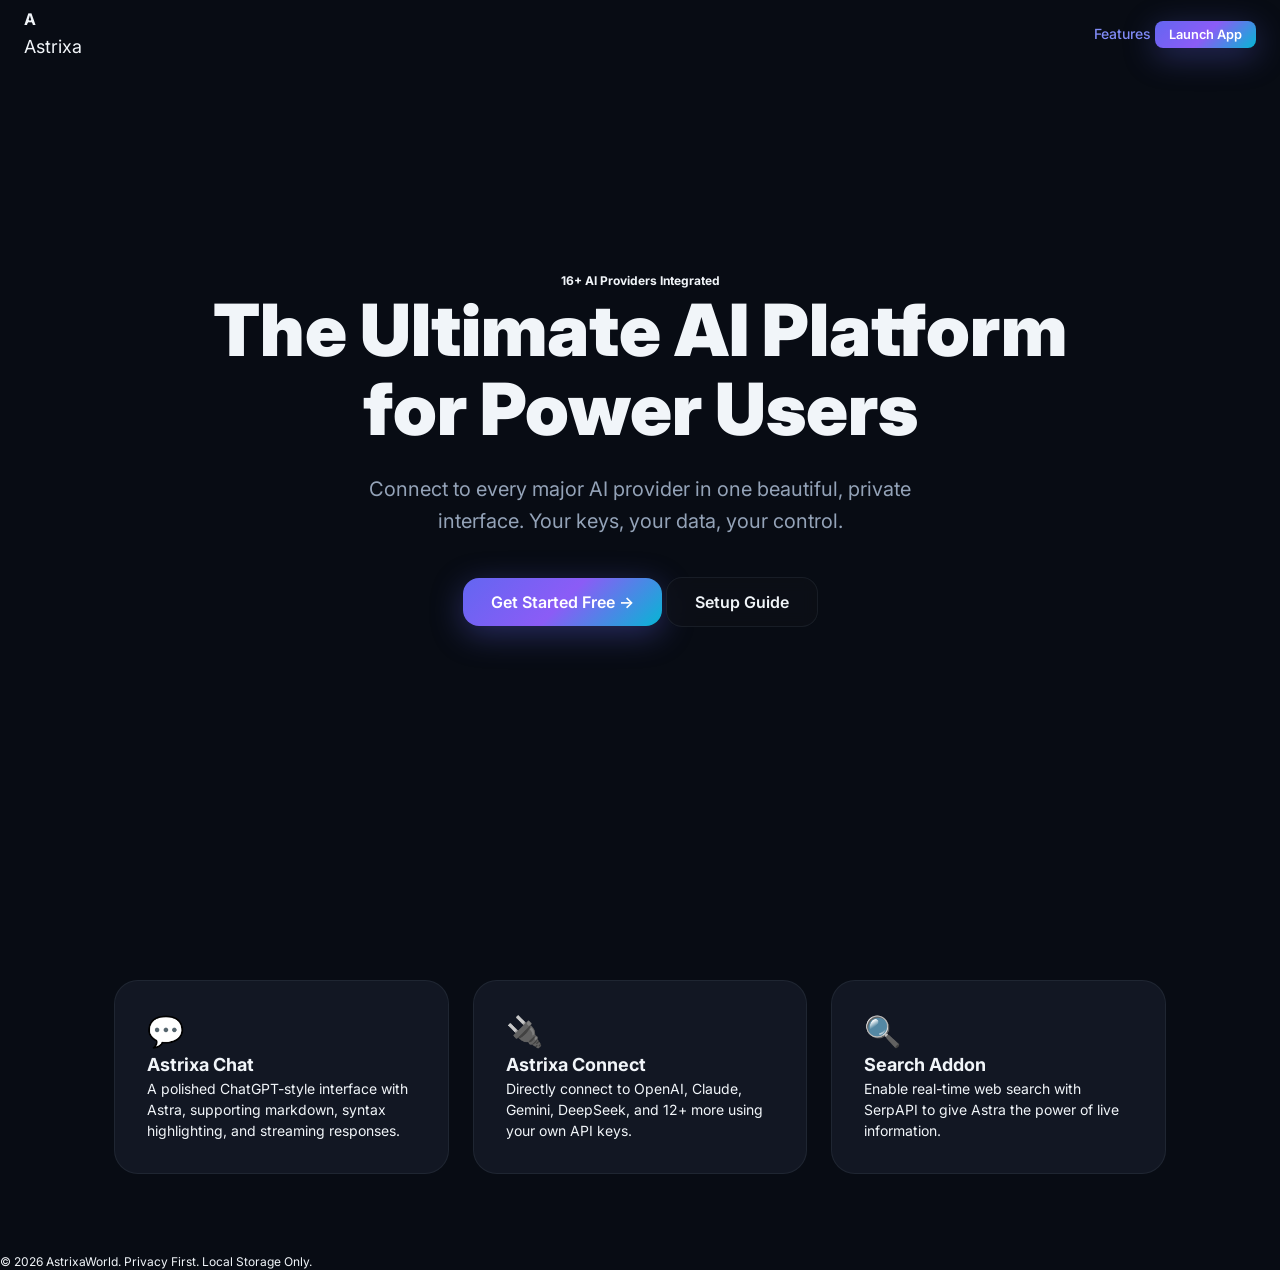
==== commit 1ee381d3: "Add files via upload" ====
--- a/index.html
+++ b/index.html
@@ -1,177 +1,130 @@
 <!DOCTYPE html>
-<html lang="en">
+<html lang="en" data-theme="dark">
 <head>
-  <meta charset="UTF-8">
-  <meta name="viewport" content="width=device-width, initial-scale=1.0">
+  <meta charset="UTF-8" />
+  <meta name="viewport" content="width=device-width, initial-scale=1.0" />
   <title>Astrixa — The Ultimate AI Platform</title>
-  <link rel="icon" type="image/svg+xml" href="data:image/svg+xml,<svg xmlns='http://www.w3.org/2000/svg' viewBox='0 0 32 32'><rect width='32' height='32' rx='8' fill='%238b5cf6'/><text x='16' y='22' text-anchor='middle' font-size='18' fill='white' font-family='Arial' font-weight='bold'>A</text></svg>" />
-  <link rel="preconnect" href="https://fonts.googleapis.com">
-  <link rel="preconnect" href="https://fonts.gstatic.com" crossorigin>
-  <link href="https://fonts.googleapis.com/css2?family=Inter:wght@400;600;700;800;900&display=swap" rel="stylesheet">
-  <link rel="stylesheet" href="assets/css/styles.css">
+  <meta name="description" content="One platform. Every AI model. Unlimited possibilities. Connect to OpenAI, Gemini, Claude, Groq, and 12+ more AI providers in a single beautiful interface." />
+  <link rel="icon" type="image/svg+xml" href="data:image/svg+xml,<svg xmlns='http://www.w3.org/2000/svg' viewBox='0 0 32 32'><defs><linearGradient id='g' x1='0%25' y1='0%25' x2='100%25' y2='100%25'><stop offset='0%25' stop-color='%238b5cf6'/><stop offset='100%25' stop-color='%2306b6d4'/></linearGradient></defs><rect width='32' height='32' rx='8' fill='url(%23g)'/><text x='16' y='22' text-anchor='middle' font-size='18' fill='white' font-family='Arial' font-weight='bold'>A</text></svg>" />
+  <link rel="preconnect" href="https://fonts.googleapis.com" />
+  <link rel="preconnect" href="https://fonts.gstatic.com" crossorigin />
+  <link href="https://fonts.googleapis.com/css2?family=Inter:wght@300;400;500;600;700;800;900&display=swap" rel="stylesheet" />
+  <link rel="stylesheet" href="assets/css/styles.css" />
   <style>
-    body {
-      overflow-y: auto;
-      display: block;
-      background-attachment: fixed;
+    /* ── Landing Page Specific ── */
+    .landing-nav {
+      position: fixed;
+      top: 0; left: 0; right: 0;
+      z-index: 200;
+      padding: 0 24px;
+      height: 68px;
+      display: flex;
+      align-items: center;
+      justify-content: space-between;
+      transition: all 0.25s;
     }
-    .hero-section {
+    .landing-nav.scrolled {
+      background: var(--bg-glass);
+      backdrop-filter: blur(16px);
+      border-bottom: 1px solid var(--border-color);
+    }
+    .hero {
       min-height: 100vh;
       display: flex;
-      flex-direction: column;
       align-items: center;
       justify-content: center;
-      padding: 80px 24px;
       text-align: center;
+      padding: 100px 24px;
       position: relative;
+      overflow: hidden;
     }
-    .hero-glow {
-      position: absolute;
-      top: 50%;
-      left: 50%;
-      transform: translate(-50%, -50%);
-      width: 600px;
-      height: 600px;
-      background: radial-gradient(circle, rgba(139, 92, 246, 0.15) 0%, transparent 70%);
-      pointer-events: none;
-      z-index: -1;
-    }
-    .hero-badge {
-      background: rgba(139, 92, 246, 0.1);
-      border: 1px solid rgba(139, 92, 246, 0.3);
-      padding: 8px 16px;
-      border-radius: 99px;
-      font-size: 0.75rem;
-      font-weight: 700;
-      letter-spacing: 0.05em;
-      color: #a5b4fc;
-      margin-bottom: 24px;
-      text-transform: uppercase;
-    }
+    .hero-content { max-width: 860px; z-index: 2; }
     .hero-title {
-      font-size: clamp(3rem, 8vw, 6rem);
+      font-size: clamp(2.5rem, 6vw, 4.5rem);
       font-weight: 900;
       line-height: 1.1;
       margin-bottom: 24px;
-      background: linear-gradient(135deg, #fff 0%, #a5b4fc 50%, #818cf8 100%);
-      -webkit-background-clip: text;
-      -webkit-text-fill-color: transparent;
     }
     .hero-subtitle {
       font-size: 1.25rem;
       color: var(--text-secondary);
       max-width: 600px;
-      margin-bottom: 40px;
+      margin: 0 auto 40px;
     }
     .feature-grid {
       display: grid;
       grid-template-columns: repeat(auto-fit, minmax(300px, 1fr));
       gap: 24px;
-      max-width: 1200px;
-      margin: 80px auto;
-      padding: 0 24px;
+      padding: 80px 24px;
+      max-width: 1100px;
+      margin: 0 auto;
     }
     .feature-card {
-      background: var(--bg-glass);
+      padding: 32px;
+      background: var(--bg-card);
       border: 1px solid var(--border-color);
-      padding: 40px;
       border-radius: 24px;
-      transition: all 0.3s;
+      transition: all 0.25s;
     }
     .feature-card:hover {
+      transform: translateY(-4px);
       border-color: var(--brand-primary);
-      transform: translateY(-5px);
-      box-shadow: 0 20px 40px rgba(0,0,0,0.4);
-    }
-    .provider-strip {
-      display: flex;
-      flex-wrap: wrap;
-      justify-content: center;
-      gap: 40px;
-      opacity: 0.4;
-      margin-top: 60px;
-      filter: grayscale(1);
-    }
-    .provider-strip svg { height: 24px; width: auto; }
-    
-    .section-title {
-      font-size: 2.5rem;
-      font-weight: 800;
-      margin-bottom: 60px;
-      text-align: center;
-    }
-    footer {
-      padding: 80px 24px;
-      border-top: 1px solid var(--border-color);
-      text-align: center;
-      background: var(--bg-deep);
     }
   </style>
 </head>
 <body>
-  <div class="hero-section">
-    <div class="hero-glow"></div>
-    <div class="hero-badge">16+ AI Providers. One Unified Experience.</div>
-    <h1 class="hero-title">Astrixa — The Ultimate<br>AI Platform</h1>
-    <p class="hero-subtitle">One Platform. Every AI Model. Unlimited Power. Built for power users who want full control over their AI experience.</p>
-    
-    <div class="flex gap-4" style="display:flex; gap:16px;">
-      <button class="btn-premium py-4 px-8 text-lg" onclick="location.href='astrixa.html'">Get Started →</button>
-      <button class="btn-secondary py-4 px-8 text-lg" onclick="window.open('https://github.com')">View on GitHub</button>
+  <nav class="landing-nav" id="main-nav">
+    <div class="flex items-center gap-2">
+      <div class="w-9 h-9 bg-brand-gradient rounded-lg flex items-center justify-center font-bold text-white shadow-brand">A</div>
+      <span class="font-black text-lg">Astrixa</span>
     </div>
+    <div class="flex items-center gap-6">
+      <a href="#features" class="text-sm font-medium text-secondary hover:text-primary">Features</a>
+      <button class="btn btn-primary btn-sm" onclick="location.href='astrixa.html'">Launch App</button>
+    </div>
+  </nav>
 
-    <div class="provider-strip" id="provider-strip">
-      <!-- Populated by JS -->
-    </div>
-  </div>
-
-  <div class="max-w-6xl mx-auto py-24 px-6" style="max-width:1200px; margin:0 auto; padding:80px 24px;">
-    <h2 class="section-title">The Astrixa Ecosystem</h2>
-    <div class="feature-grid">
-      <div class="feature-card">
-        <div class="text-3xl mb-4">💬</div>
-        <h3 class="text-xl font-bold mb-2">Astrixa Chat</h3>
-        <p class="text-secondary text-sm">Premium chat interface with Astra, supporting markdown, syntax highlighting, and seamless conversations.</p>
+  <section class="hero">
+    <div class="hero-content">
+      <div class="inline-flex items-center gap-2 px-4 py-1.5 bg-brand-gradient-soft border border-brand-brand rounded-full text-xs font-bold text-brand mb-8">
+        <span class="w-2 h-2 bg-brand-primary rounded-full animate-pulse"></span>
+        16+ AI Providers Integrated
       </div>
-      <div class="feature-card">
-        <div class="text-3xl mb-4">🔌</div>
-        <h3 class="text-xl font-bold mb-2">Astrixa Connect</h3>
-        <p class="text-secondary text-sm">Connect to every major AI provider in one beautiful interface using your own API keys.</p>
-      </div>
-      <div class="feature-card">
-        <div class="text-3xl mb-4">🔒</div>
-        <h3 class="text-xl font-bold mb-2">Astrixa Vault</h3>
-        <p class="text-secondary text-sm">Privacy-first, developer-friendly, and completely local. Your keys, your data, your control.</p>
+      <h1 class="hero-title">The Ultimate AI Platform for Power Users</h1>
+      <p class="hero-subtitle">Connect to every major AI provider in one beautiful, private interface. Your keys, your data, your control.</p>
+      <div class="flex gap-4 justify-center">
+        <button class="btn btn-primary btn-lg" onclick="location.href='astrixa.html'">Get Started Free →</button>
+        <button class="btn btn-secondary btn-lg" onclick="window.open('get-api.html')">Setup Guide</button>
       </div>
     </div>
-  </div>
+  </section>
 
-  <div class="max-w-4xl mx-auto py-24 px-6 text-center" style="max-width:800px; margin:0 auto; padding:80px 24px; text-align:center;">
-    <h2 class="text-4xl font-black mb-8" style="font-size:3rem; font-weight:900; margin-bottom:32px;">Enter the Future of AI</h2>
-    <button class="btn-premium py-5 px-12 text-xl" onclick="location.href='astrixa.html'" style="padding:20px 48px; font-size:1.25rem;">Launch Astrixa Chat</button>
-  </div>
+  <section id="features" class="feature-grid">
+    <div class="feature-card">
+      <div class="text-3xl mb-4">💬</div>
+      <h3 class="text-lg font-bold mb-2">Astrixa Chat</h3>
+      <p class="text-sm text-secondary">A polished ChatGPT-style interface with Astra, supporting markdown, syntax highlighting, and streaming responses.</p>
+    </div>
+    <div class="feature-card">
+      <div class="text-3xl mb-4">🔌</div>
+      <h3 class="text-lg font-bold mb-2">Astrixa Connect</h3>
+      <p class="text-sm text-secondary">Directly connect to OpenAI, Claude, Gemini, DeepSeek, and 12+ more using your own API keys.</p>
+    </div>
+    <div class="feature-card">
+      <div class="text-3xl mb-4">🔍</div>
+      <h3 class="text-lg font-bold mb-2">Search Addon</h3>
+      <p class="text-sm text-secondary">Enable real-time web search with SerpAPI to give Astra the power of live information.</p>
+    </div>
+  </section>
 
-  <footer>
-    <div class="logo-container justify-center mb-6" style="display:flex; justify-content:center; align-items:center; gap:12px; margin-bottom:24px;">
-      <div class="logo-icon">A</div>
-      <span style="font-size:1.5rem; font-weight:800;">Astrixa</span>
-    </div>
-    <p class="text-secondary text-sm mb-8">© 2026 AstrixaWorld. All rights reserved. Built for the AI community.</p>
-    <div class="flex justify-center gap-8 text-xs font-bold text-tertiary" style="display:flex; justify-content:center; gap:32px; font-size:0.75rem;">
-      <a href="#">Platform</a>
-      <a href="#">Ecosystem</a>
-      <a href="#">Resources</a>
-      <a href="#">FAQ</a>
-    </div>
+  <footer class="py-12 text-center border-t border-white/5">
+    <p class="text-xs text-secondary">© 2026 AstrixaWorld. Privacy First. Local Storage Only.</p>
   </footer>
 
-  <script src="assets/js/providers.js"></script>
   <script>
-    const strip = document.getElementById('provider-strip');
-    const providers = Object.values(window.PROVIDERS).slice(0, 8);
-    strip.innerHTML = providers.map(p => `
-      <div style="color:white; width:30px; height:30px;">${p.icon}</div>
-    `).join('');
+    window.addEventListener('scroll', () => {
+      document.getElementById('main-nav').classList.toggle('scrolled', window.scrollY > 20);
+    });
   </script>
 </body>
 </html>
--- a/assets/css/styles.css
+++ b/assets/css/styles.css
@@ -1,331 +1,630 @@
 /* ============================================================
-   Astrixa — The Ultimate AI Platform (Premium Lowk Aesthetic)
+   AstrixaWorld — Main Stylesheet
+   Production-quality glassmorphism UI with light/dark themes
    ============================================================ */
 
+/* ── CSS Custom Properties ────────────────────────────────── */
 :root {
-  /* Brand Colors - Deep Space Palette */
-  --brand-primary: #8b5cf6;
+  /* Brand Colors */
+  --brand-primary: #8b5cf6; /* More purple for Astrixa */
   --brand-secondary: #6366f1;
   --brand-accent: #06b6d4;
-  --brand-glow: rgba(139, 92, 246, 0.5);
   --brand-gradient: linear-gradient(135deg, #6366f1 0%, #8b5cf6 50%, #06b6d4 100%);
-  
-  /* Dark Mode Only (Lowk Style) */
-  --bg-deep: #020617;
-  --bg-primary: #030712;
-  --bg-secondary: #0b0f1a;
-  --bg-tertiary: #111827;
-  --bg-glass: rgba(15, 23, 42, 0.6);
-  --bg-glass-strong: rgba(15, 23, 42, 0.8);
-  --bg-card: rgba(17, 24, 39, 0.7);
-  --bg-sidebar: #020617;
-  
-  --text-primary: #f8fafc;
+  --brand-gradient-soft: linear-gradient(135deg, rgba(99,102,241,0.15) 0%, rgba(139,92,246,0.15) 50%, rgba(6,182,212,0.15) 100%);
+
+  /* Light Mode */
+  --bg-primary: #f8fafc;
+  --bg-secondary: #f1f5f9;
+  --bg-tertiary: #e2e8f0;
+  --bg-glass: rgba(255,255,255,0.7);
+  --bg-glass-hover: rgba(255,255,255,0.85);
+  --bg-glass-strong: rgba(255,255,255,0.9);
+  --bg-overlay: rgba(255,255,255,0.5);
+  --bg-card: rgba(255,255,255,0.8);
+  --bg-input: rgba(255,255,255,0.9);
+  --bg-sidebar: rgba(248,250,252,0.95);
+  --bg-modal: rgba(255,255,255,0.95);
+
+  --text-primary: #0f172a;
+  --text-secondary: #475569;
+  --text-tertiary: #94a3b8;
+  --text-muted: #cbd5e1;
+  --text-inverse: #ffffff;
+  --text-brand: #6366f1;
+
+  --border-color: rgba(148,163,184,0.25);
+  --border-strong: rgba(148,163,184,0.5);
+  --border-brand: rgba(99,102,241,0.4);
+
+  --shadow-sm: 0 1px 3px rgba(0,0,0,0.06), 0 1px 2px rgba(0,0,0,0.04);
+  --shadow-md: 0 4px 16px rgba(0,0,0,0.08), 0 2px 8px rgba(0,0,0,0.04);
+  --shadow-lg: 0 10px 40px rgba(0,0,0,0.1), 0 4px 16px rgba(0,0,0,0.06);
+  --shadow-xl: 0 20px 60px rgba(0,0,0,0.12), 0 8px 24px rgba(0,0,0,0.08);
+  --shadow-brand: 0 8px 32px rgba(99,102,241,0.25);
+  --shadow-glow: 0 0 40px rgba(99,102,241,0.15);
+
+  --blur-sm: blur(8px);
+  --blur-md: blur(16px);
+  --blur-lg: blur(24px);
+
+  --radius-sm: 8px;
+  --radius-md: 12px;
+  --radius-lg: 16px;
+  --radius-xl: 24px;
+  --radius-full: 9999px;
+
+  --transition-fast: 0.15s cubic-bezier(0.4,0,0.2,1);
+  --transition-base: 0.25s cubic-bezier(0.4,0,0.2,1);
+  --transition-slow: 0.4s cubic-bezier(0.4,0,0.2,1);
+  --transition-spring: 0.5s cubic-bezier(0.34,1.56,0.64,1);
+
+  --font-sans: 'Inter', -apple-system, BlinkMacSystemFont, 'Segoe UI', sans-serif;
+  --font-mono: 'JetBrains Mono', 'Fira Code', 'Cascadia Code', monospace;
+
+  --sidebar-width: 280px;
+  --header-height: 60px;
+  --input-height: 56px;
+  --z-base: 1;
+  --z-dropdown: 100;
+  --z-sticky: 200;
+  --z-modal: 300;
+  --z-toast: 400;
+  --z-tooltip: 500;
+}
+
+/* Dark Mode */
+[data-theme="dark"] {
+  --bg-primary: #080c14;
+  --bg-secondary: #0d1117;
+  --bg-tertiary: #161b27;
+  --bg-glass: rgba(13,17,23,0.7);
+  --bg-glass-hover: rgba(22,27,39,0.85);
+  --bg-glass-strong: rgba(13,17,23,0.95);
+  --bg-overlay: rgba(13,17,23,0.5);
+  --bg-card: rgba(22,27,39,0.8);
+  --bg-input: rgba(22,27,39,0.9);
+  --bg-sidebar: rgba(8,12,20,0.98);
+  --bg-modal: rgba(13,17,23,0.98);
+
+  --text-primary: #f1f5f9;
   --text-secondary: #94a3b8;
   --text-tertiary: #64748b;
-  --text-brand: #a5b4fc;
-  
-  --border-color: rgba(148, 163, 184, 0.1);
-  --border-strong: rgba(148, 163, 184, 0.2);
-  --border-glow: rgba(139, 92, 246, 0.3);
-
-  --shadow-glow: 0 0 40px rgba(99, 102, 241, 0.1);
-  --radius-xl: 24px;
-  --radius-lg: 16px;
-  --radius-md: 12px;
-  
-  --font-sans: 'Inter', system-ui, -apple-system, sans-serif;
-}
-
-/* ── Base ────────────────────────────────────────────────── */
-* { box-sizing: border-box; margin: 0; padding: 0; }
+  --text-muted: #334155;
+  --text-inverse: #0f172a;
+  --text-brand: #818cf8;
+
+  --border-color: rgba(148,163,184,0.1);
+  --border-strong: rgba(148,163,184,0.2);
+  --border-brand: rgba(129,140,248,0.3);
+
+  --shadow-sm: 0 1px 3px rgba(0,0,0,0.3), 0 1px 2px rgba(0,0,0,0.2);
+  --shadow-md: 0 4px 16px rgba(0,0,0,0.4), 0 2px 8px rgba(0,0,0,0.2);
+  --shadow-lg: 0 10px 40px rgba(0,0,0,0.5), 0 4px 16px rgba(0,0,0,0.3);
+  --shadow-xl: 0 20px 60px rgba(0,0,0,0.6), 0 8px 24px rgba(0,0,0,0.4);
+  --shadow-brand: 0 8px 32px rgba(99,102,241,0.35);
+  --shadow-glow: 0 0 60px rgba(99,102,241,0.2);
+
+  --bg-sidebar: rgba(8,12,20,0.98);
+}
+
+/* ── Reset & Base ─────────────────────────────────────────── */
+*, *::before, *::after {
+  box-sizing: border-box;
+  margin: 0;
+  padding: 0;
+}
+
+html {
+  font-size: 16px;
+  scroll-behavior: smooth;
+  -webkit-text-size-adjust: 100%;
+}
+
 body {
   font-family: var(--font-sans);
-  background-color: var(--bg-deep);
-  color: var(--text-primary);
+  background-color: var(--bg-primary);
+  color: var(--text-primary);
+  line-height: 1.6;
+  min-height: 100vh;
+  overflow-x: hidden;
+  transition: background-color var(--transition-slow), color var(--transition-slow);
+}
+
+a {
+  color: var(--text-brand);
+  text-decoration: none;
+  transition: opacity var(--transition-fast);
+}
+a:hover { opacity: 0.8; }
+
+img, video { max-width: 100%; height: auto; display: block; }
+
+button {
+  cursor: pointer;
+  font-family: var(--font-sans);
+  border: none;
+  background: none;
+  outline: none;
+}
+
+input, textarea, select {
+  font-family: var(--font-sans);
+  outline: none;
+  border: none;
+}
+
+ul, ol { list-style: none; }
+
+/* ── Scrollbar ────────────────────────────────────────────── */
+::-webkit-scrollbar { width: 6px; height: 6px; }
+::-webkit-scrollbar-track { background: transparent; }
+::-webkit-scrollbar-thumb {
+  background: var(--border-strong);
+  border-radius: var(--radius-full);
+}
+::-webkit-scrollbar-thumb:hover { background: var(--text-tertiary); }
+
+/* ── Typography ───────────────────────────────────────────── */
+.text-xs   { font-size: 0.75rem; line-height: 1.4; }
+.text-sm   { font-size: 0.875rem; line-height: 1.5; }
+.text-base { font-size: 1rem; line-height: 1.6; }
+.text-lg   { font-size: 1.125rem; line-height: 1.5; }
+.text-xl   { font-size: 1.25rem; line-height: 1.4; }
+.text-2xl  { font-size: 1.5rem; line-height: 1.3; }
+.text-3xl  { font-size: 1.875rem; line-height: 1.25; }
+.text-4xl  { font-size: 2.25rem; line-height: 1.2; }
+.text-5xl  { font-size: 3rem; line-height: 1.15; }
+.text-6xl  { font-size: 3.75rem; line-height: 1.1; }
+
+.font-medium  { font-weight: 500; }
+.font-semibold { font-weight: 600; }
+.font-bold    { font-weight: 700; }
+.font-extrabold { font-weight: 800; }
+
+.text-gradient {
+  background: var(--brand-gradient);
+  -webkit-background-clip: text;
+  -webkit-text-fill-color: transparent;
+  background-clip: text;
+}
+
+/* ── Glass Components ─────────────────────────────────────── */
+.glass {
+  background: var(--bg-glass);
+  backdrop-filter: var(--blur-md);
+  -webkit-backdrop-filter: var(--blur-md);
+  border: 1px solid var(--border-color);
+  border-radius: var(--radius-lg);
+}
+
+.glass-strong {
+  background: var(--bg-glass-strong);
+  backdrop-filter: var(--blur-lg);
+  -webkit-backdrop-filter: var(--blur-lg);
+  border: 1px solid var(--border-color);
+  border-radius: var(--radius-lg);
+}
+
+.glass-card {
+  background: var(--bg-card);
+  backdrop-filter: var(--blur-md);
+  -webkit-backdrop-filter: var(--blur-md);
+  border: 1px solid var(--border-color);
+  border-radius: var(--radius-xl);
+  box-shadow: var(--shadow-md);
+  transition: transform var(--transition-base), box-shadow var(--transition-base), background var(--transition-base);
+}
+
+.glass-card:hover {
+  transform: translateY(-2px);
+  box-shadow: var(--shadow-lg);
+  background: var(--bg-glass-hover);
+}
+
+/* ── Buttons ──────────────────────────────────────────────── */
+.btn {
+  display: inline-flex;
+  align-items: center;
+  justify-content: center;
+  gap: 8px;
+  padding: 10px 20px;
+  border-radius: var(--radius-md);
+  font-size: 0.9rem;
+  font-weight: 600;
+  transition: all var(--transition-base);
+  white-space: nowrap;
+  user-select: none;
+  position: relative;
+  overflow: hidden;
+}
+
+.btn::after {
+  content: '';
+  position: absolute;
+  inset: 0;
+  background: rgba(255,255,255,0);
+  transition: background var(--transition-fast);
+}
+.btn:hover::after { background: rgba(255,255,255,0.08); }
+.btn:active::after { background: rgba(0,0,0,0.08); }
+
+.btn-primary {
+  background: var(--brand-gradient);
+  color: #fff;
+  box-shadow: var(--shadow-brand);
+}
+.btn-primary:hover {
+  transform: translateY(-1px);
+  box-shadow: 0 12px 40px rgba(99,102,241,0.45);
+}
+.btn-primary:active { transform: translateY(0); }
+
+.btn-secondary {
+  background: var(--bg-glass);
+  color: var(--text-primary);
+  border: 1px solid var(--border-color);
+  backdrop-filter: var(--blur-sm);
+}
+.btn-secondary:hover {
+  background: var(--bg-glass-hover);
+  border-color: var(--border-brand);
+}
+
+.btn-ghost {
+  background: transparent;
+  color: var(--text-secondary);
+  padding: 8px 12px;
+}
+.btn-ghost:hover {
+  background: var(--bg-glass);
+  color: var(--text-primary);
+}
+
+.btn-icon {
+  width: 36px;
+  height: 36px;
+  padding: 0;
+  border-radius: var(--radius-md);
+  background: transparent;
+  color: var(--text-secondary);
+  display: inline-flex;
+  align-items: center;
+  justify-content: center;
+  transition: all var(--transition-fast);
+}
+.btn-icon:hover {
+  background: var(--bg-glass);
+  color: var(--text-primary);
+}
+
+.btn-lg {
+  padding: 14px 28px;
+  font-size: 1rem;
+  border-radius: var(--radius-lg);
+}
+
+.btn-sm {
+  padding: 6px 14px;
+  font-size: 0.8rem;
+  border-radius: var(--radius-sm);
+}
+
+/* ── Form Inputs ──────────────────────────────────────────── */
+.input-field {
+  width: 100%;
+  padding: 12px 16px;
+  background: var(--bg-input);
+  border: 1px solid var(--border-color);
+  border-radius: var(--radius-md);
+  color: var(--text-primary);
+  font-size: 0.9rem;
+  transition: all var(--transition-fast);
+}
+.input-field:focus {
+  border-color: var(--brand-primary);
+  box-shadow: 0 0 0 3px rgba(99,102,241,0.15);
+}
+.input-field::placeholder { color: var(--text-tertiary); }
+
+/* ── Badge ────────────────────────────────────────────────── */
+.badge {
+  display: inline-flex;
+  align-items: center;
+  gap: 4px;
+  padding: 3px 10px;
+  border-radius: var(--radius-full);
+  font-size: 0.7rem;
+  font-weight: 600;
+  letter-spacing: 0.02em;
+  text-transform: uppercase;
+}
+.badge-primary {
+  background: rgba(99,102,241,0.15);
+  color: var(--brand-primary);
+  border: 1px solid rgba(99,102,241,0.25);
+}
+
+/* ── App Layout ───────────────────────────────────────────── */
+.app-container {
+  display: flex;
   height: 100vh;
-  display: flex;
+  width: 100vw;
   overflow: hidden;
-  background-image: 
-    radial-gradient(circle at 0% 0%, rgba(99, 102, 241, 0.05) 0%, transparent 50%),
-    radial-gradient(circle at 100% 100%, rgba(6, 182, 212, 0.05) 0%, transparent 50%);
-}
-
-/* ── Layout ──────────────────────────────────────────────── */
+  background: var(--bg-primary);
+}
+
 .app-sidebar {
-  width: 260px;
+  width: var(--sidebar-width);
+  height: 100%;
   background: var(--bg-sidebar);
   border-right: 1px solid var(--border-color);
   display: flex;
   flex-direction: column;
-  padding: 24px 16px;
-  z-index: 100;
-}
-
-.app-main {
+  transition: transform var(--transition-base);
+  z-index: var(--z-sticky);
+}
+
+.app-content {
   flex: 1;
+  height: 100%;
   display: flex;
   flex-direction: column;
-  background: var(--bg-primary);
+  min-width: 0;
   position: relative;
 }
 
-/* ── Sidebar ─────────────────────────────────────────────── */
-.logo-container {
-  display: flex;
-  align-items: center;
-  gap: 12px;
-  font-size: 1.5rem;
+/* ── Sidebar Components ───────────────────────────────────── */
+.sidebar-header {
+  padding: 16px;
+  height: var(--header-height);
+  display: flex;
+  align-items: center;
+  justify-content: space-between;
+  border-bottom: 1px solid var(--border-color);
+}
+.sidebar-logo {
+  display: flex;
+  align-items: center;
+  gap: 10px;
   font-weight: 800;
-  margin-bottom: 40px;
-  padding-left: 8px;
-}
-.logo-icon {
-  width: 32px;
-  height: 32px;
+  font-size: 1.1rem;
+}
+.sidebar-logo-icon {
+  width: 28px;
+  height: 28px;
   background: var(--brand-gradient);
   border-radius: 8px;
   display: flex;
   align-items: center;
   justify-content: center;
   color: white;
-  font-size: 1rem;
-}
-
-.nav-group { margin-bottom: 32px; }
-.nav-label {
-  font-size: 0.7rem;
-  text-transform: uppercase;
-  letter-spacing: 0.1em;
-  color: var(--text-tertiary);
-  margin-bottom: 12px;
-  padding-left: 12px;
-}
-
-.nav-item {
-  display: flex;
-  align-items: center;
-  gap: 12px;
-  padding: 12px;
-  border-radius: 12px;
-  color: var(--text-secondary);
-  font-size: 0.9rem;
-  font-weight: 500;
-  cursor: pointer;
-  transition: all 0.2s;
-}
-.nav-item:hover {
-  background: rgba(255, 255, 255, 0.05);
-  color: var(--text-primary);
-}
-.nav-item.active {
-  background: rgba(139, 92, 246, 0.1);
-  color: var(--brand-primary);
-  border: 1px solid var(--border-glow);
-}
-
-.unlimited-power-card {
-  margin-top: auto;
-  background: linear-gradient(180deg, rgba(139, 92, 246, 0.1) 0%, rgba(139, 92, 246, 0.05) 100%);
-  border: 1px solid var(--border-glow);
-  border-radius: 16px;
-  padding: 20px;
-  text-align: center;
-}
-
-/* ── Main App ── */
-.app-header {
-  height: 72px;
-  display: flex;
-  align-items: center;
-  justify-content: space-between;
-  padding: 0 32px;
-  border-bottom: 1px solid var(--border-color);
-}
-
-.search-bar-container {
-  background: var(--bg-secondary);
-  border: 1px solid var(--border-color);
-  border-radius: 12px;
-  width: 400px;
-  display: flex;
-  align-items: center;
-  padding: 8px 16px;
-  gap: 12px;
-}
-.search-bar-container input {
-  background: transparent;
-  border: none;
-  color: var(--text-primary);
-  width: 100%;
-  font-size: 0.85rem;
-}
-
-.header-actions { display: flex; gap: 16px; align-items: center; }
-
-/* ── 3-Column Dashboard ── */
-.dashboard-grid {
-  flex: 1;
-  display: grid;
-  grid-template-columns: 300px 1fr 300px;
-  gap: 24px;
-  padding: 24px;
-  overflow: hidden;
-}
-
-.dashboard-column {
-  display: flex;
-  flex-direction: column;
-  gap: 24px;
-  overflow: hidden;
-}
-
-.glass-panel {
-  background: var(--bg-glass);
-  border: 1px solid var(--border-color);
-  border-radius: 20px;
-  display: flex;
-  flex-direction: column;
-  overflow: hidden;
-}
-
-.panel-header {
-  padding: 16px 20px;
-  border-bottom: 1px solid var(--border-color);
-  display: flex;
-  align-items: center;
-  justify-content: space-between;
-  font-size: 0.9rem;
-  font-weight: 700;
-}
-
-.panel-content {
+  font-size: 0.8rem;
+}
+
+.sidebar-scroll {
   flex: 1;
   overflow-y: auto;
   padding: 12px;
 }
 
-/* ── Provider List ── */
-.provider-item {
-  display: flex;
-  align-items: center;
-  gap: 12px;
+.sidebar-footer {
   padding: 12px;
-  border-radius: 12px;
+  border-top: 1px solid var(--border-color);
+  background: var(--bg-sidebar);
+}
+
+.nav-label {
+  font-size: 0.7rem;
+  font-weight: 700;
+  text-transform: uppercase;
+  letter-spacing: 0.05em;
+  color: var(--text-tertiary);
+  padding: 0 12px;
+  margin: 16px 0 6px;
+}
+.sidebar-item {
+  display: flex;
+  align-items: center;
+  gap: 10px;
+  padding: 9px 12px;
+  border-radius: var(--radius-md);
+  color: var(--text-secondary);
+  font-size: 0.875rem;
   cursor: pointer;
-  transition: background 0.2s;
-}
-.provider-item:hover { background: rgba(255, 255, 255, 0.05); }
-.provider-icon {
-  width: 32px;
-  height: 32px;
-  border-radius: 8px;
-  display: flex;
-  align-items: center;
-  justify-content: center;
-  background: var(--bg-tertiary);
-}
-.provider-icon svg { width: 18px; height: 18px; }
-
-/* ── Chat Central ── */
-.chat-central {
-  display: flex;
-  flex-direction: column;
-  background: var(--bg-secondary);
-  border: 1px solid var(--border-color);
-  border-radius: 24px;
-  box-shadow: var(--shadow-glow);
-}
-
-.chat-messages {
+  transition: all var(--transition-fast);
+  position: relative;
+  user-select: none;
+}
+.sidebar-item span:first-child { display: flex; align-items: center; justify-content: center; width: 20px; height: 20px; }
+.sidebar-item svg { width: 18px; height: 18px; }
+.sidebar-item:hover {
+  background: var(--bg-glass);
+  color: var(--text-primary);
+}
+.sidebar-item.active {
+  background: var(--brand-gradient-soft);
+  color: var(--text-brand);
+  border: 1px solid var(--border-brand);
+}
+
+/* ── Chat Layout ──────────────────────────────────────────── */
+.chat-header {
+  height: var(--header-height);
+  padding: 0 20px;
+  display: flex;
+  align-items: center;
+  justify-content: space-between;
+  border-bottom: 1px solid var(--border-color);
+  background: var(--bg-glass-strong);
+  backdrop-filter: var(--blur-md);
+  z-index: var(--z-base);
+}
+
+.chat-container {
   flex: 1;
-  padding: 24px;
   overflow-y: auto;
-}
-
-.chat-input-wrapper {
+  padding: 20px 0;
+  scroll-behavior: smooth;
+}
+
+.chat-inner {
+  max-width: 800px;
+  margin: 0 auto;
+  padding: 0 20px;
+}
+
+.chat-input-area {
   padding: 20px;
-  background: var(--bg-tertiary);
+  background: var(--bg-primary);
   border-top: 1px solid var(--border-color);
-  border-radius: 0 0 24px 24px;
-}
-
-.input-field-premium {
-  background: var(--bg-primary);
-  border: 1px solid var(--border-color);
-  border-radius: 16px;
+}
+.chat-input-inner {
+  max-width: 800px;
+  margin: 0 auto;
+  position: relative;
+}
+
+.input-container {
+  background: var(--bg-input);
+  border: 1px solid var(--border-color);
+  border-radius: var(--radius-xl);
   padding: 12px 16px;
-  display: flex;
-  align-items: center;
-  gap: 12px;
-}
-.input-field-premium textarea {
-  flex: 1;
+  box-shadow: var(--shadow-md);
+  transition: border-color var(--transition-fast), box-shadow var(--transition-fast);
+}
+.input-container:focus-within {
+  border-color: var(--border-brand);
+  box-shadow: var(--shadow-lg), 0 0 0 3px rgba(99,102,241,0.1);
+}
+
+.chat-textarea {
+  width: 100%;
   background: transparent;
   border: none;
   color: var(--text-primary);
+  font-size: 0.95rem;
+  line-height: 1.5;
+  max-height: 200px;
   resize: none;
-  font-size: 0.9rem;
-}
-
-/* ── Message Styles ── */
-.msg-row {
-  display: flex;
-  gap: 16px;
-  margin-bottom: 24px;
-}
-.msg-bubble {
-  padding: 16px;
-  border-radius: 16px;
-  max-width: 85%;
-  font-size: 0.9rem;
+  padding: 0;
+}
+
+/* ── Message Bubbles ──────────────────────────────────────── */
+.message-row {
+  display: flex;
+  gap: 12px;
+  padding: 8px 0;
+  animation: fadeInUp 0.3s ease both;
+}
+.message-row.user { flex-direction: row-reverse; }
+.message-avatar {
+  width: 34px;
+  height: 34px;
+  border-radius: var(--radius-md);
+  display: flex;
+  align-items: center;
+  justify-content: center;
+  font-size: 0.8rem;
+  font-weight: 700;
+  flex-shrink: 0;
+}
+.message-avatar.ai { background: var(--brand-gradient); color: white; }
+.message-avatar.user { background: var(--bg-tertiary); color: var(--text-primary); }
+
+.message-content {
+  max-width: 80%;
+  display: flex;
+  flex-direction: column;
+  gap: 4px;
+}
+.message-bubble {
+  padding: 12px 16px;
+  border-radius: var(--radius-lg);
+  font-size: 0.9375rem;
   line-height: 1.6;
-}
-.msg-row.user { justify-content: flex-end; }
-.msg-row.user .msg-bubble {
+  position: relative;
+}
+.message-row.ai .message-bubble {
+  background: var(--bg-card);
+  border: 1px solid var(--border-color);
+  color: var(--text-primary);
+}
+.message-row.user .message-bubble {
   background: var(--brand-primary);
   color: white;
-}
-.msg-row.assistant .msg-bubble {
-  background: var(--bg-tertiary);
-  border: 1px solid var(--border-color);
-}
-
-/* ── Scrollbar ── */
-::-webkit-scrollbar { width: 4px; }
-::-webkit-scrollbar-thumb { background: var(--border-strong); border-radius: 10px; }
-
-/* ── Buttons ── */
-.btn-premium {
-  background: var(--brand-gradient);
-  color: white;
-  padding: 10px 20px;
-  border-radius: 12px;
-  font-weight: 700;
-  font-size: 0.85rem;
-  display: flex;
-  align-items: center;
-  gap: 8px;
-  box-shadow: 0 4px 12px rgba(139, 92, 246, 0.3);
-}
-
-/* ── Onboarding & Modals ── */
+  border-bottom-right-radius: 4px;
+}
+
+/* ── Modal ────────────────────────────────────────────────── */
 .modal-overlay {
   position: fixed;
   inset: 0;
-  background: rgba(0,0,0,0.8);
-  backdrop-filter: blur(8px);
-  z-index: 1000;
+  background: rgba(0,0,0,0.5);
+  backdrop-filter: blur(4px);
+  z-index: var(--z-modal);
   display: flex;
   align-items: center;
   justify-content: center;
-}
-.modal-content {
-  background: var(--bg-secondary);
-  border: 1px solid var(--border-glow);
-  border-radius: 24px;
-  padding: 40px;
+  animation: fadeIn 0.2s ease;
+}
+.modal-container {
+  background: var(--bg-modal);
+  border: 1px solid var(--border-color);
+  border-radius: var(--radius-xl);
   width: 100%;
   max-width: 500px;
-  box-shadow: 0 0 100px rgba(139, 92, 246, 0.2);
-}
+  max-height: 90vh;
+  display: flex;
+  flex-direction: column;
+  box-shadow: var(--shadow-xl);
+  animation: scaleIn 0.3s cubic-bezier(0.34,1.56,0.64,1);
+}
+.modal-header {
+  padding: 20px;
+  border-bottom: 1px solid var(--border-color);
+  display: flex;
+  align-items: center;
+  justify-content: space-between;
+}
+.modal-body {
+  padding: 20px;
+  overflow-y: auto;
+}
+.modal-footer {
+  padding: 16px 20px;
+  border-top: 1px solid var(--border-color);
+  display: flex;
+  justify-content: flex-end;
+  gap: 12px;
+}
+
+/* ── Animations ───────────────────────────────────────────── */
+@keyframes fadeInUp {
+  from { opacity: 0; transform: translateY(10px); }
+  to { opacity: 1; transform: translateY(0); }
+}
+@keyframes scaleIn {
+  from { opacity: 0; transform: scale(0.95); }
+  to { opacity: 1; transform: scale(1); }
+}
+@keyframes fadeIn {
+  from { opacity: 0; }
+  to { opacity: 1; }
+}
+
+/* ── Custom Scrollbar Override ── */
+.sidebar-scroll::-webkit-scrollbar,
+.chat-container::-webkit-scrollbar,
+.modal-body::-webkit-scrollbar,
+#settings-keys-list::-webkit-scrollbar,
+#onboarding-provider-list::-webkit-scrollbar {
+  width: 4px;
+}
+.sidebar-scroll::-webkit-scrollbar-thumb,
+.chat-container::-webkit-scrollbar-thumb,
+.modal-body::-webkit-scrollbar-thumb,
+#settings-keys-list::-webkit-scrollbar-thumb,
+#onboarding-provider-list::-webkit-scrollbar-thumb {
+  background: var(--border-strong);
+  border-radius: 10px;
+}
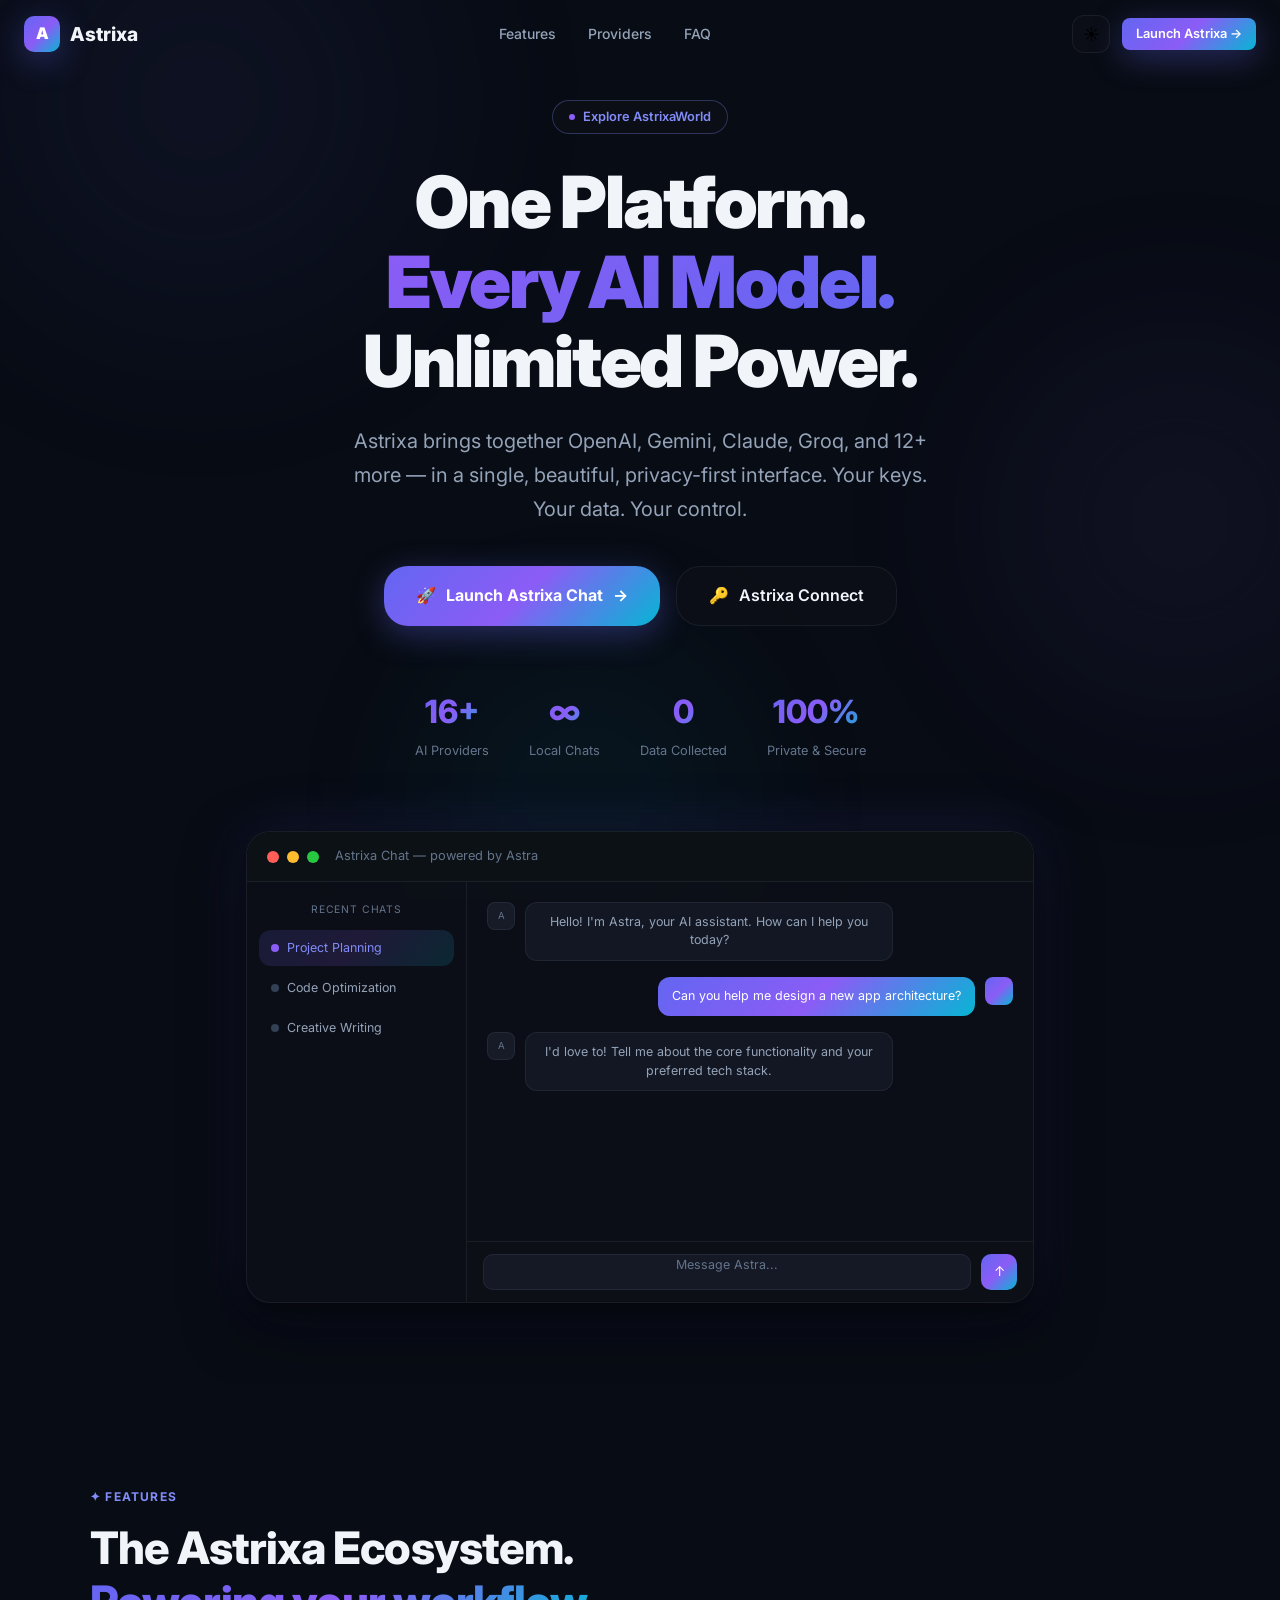
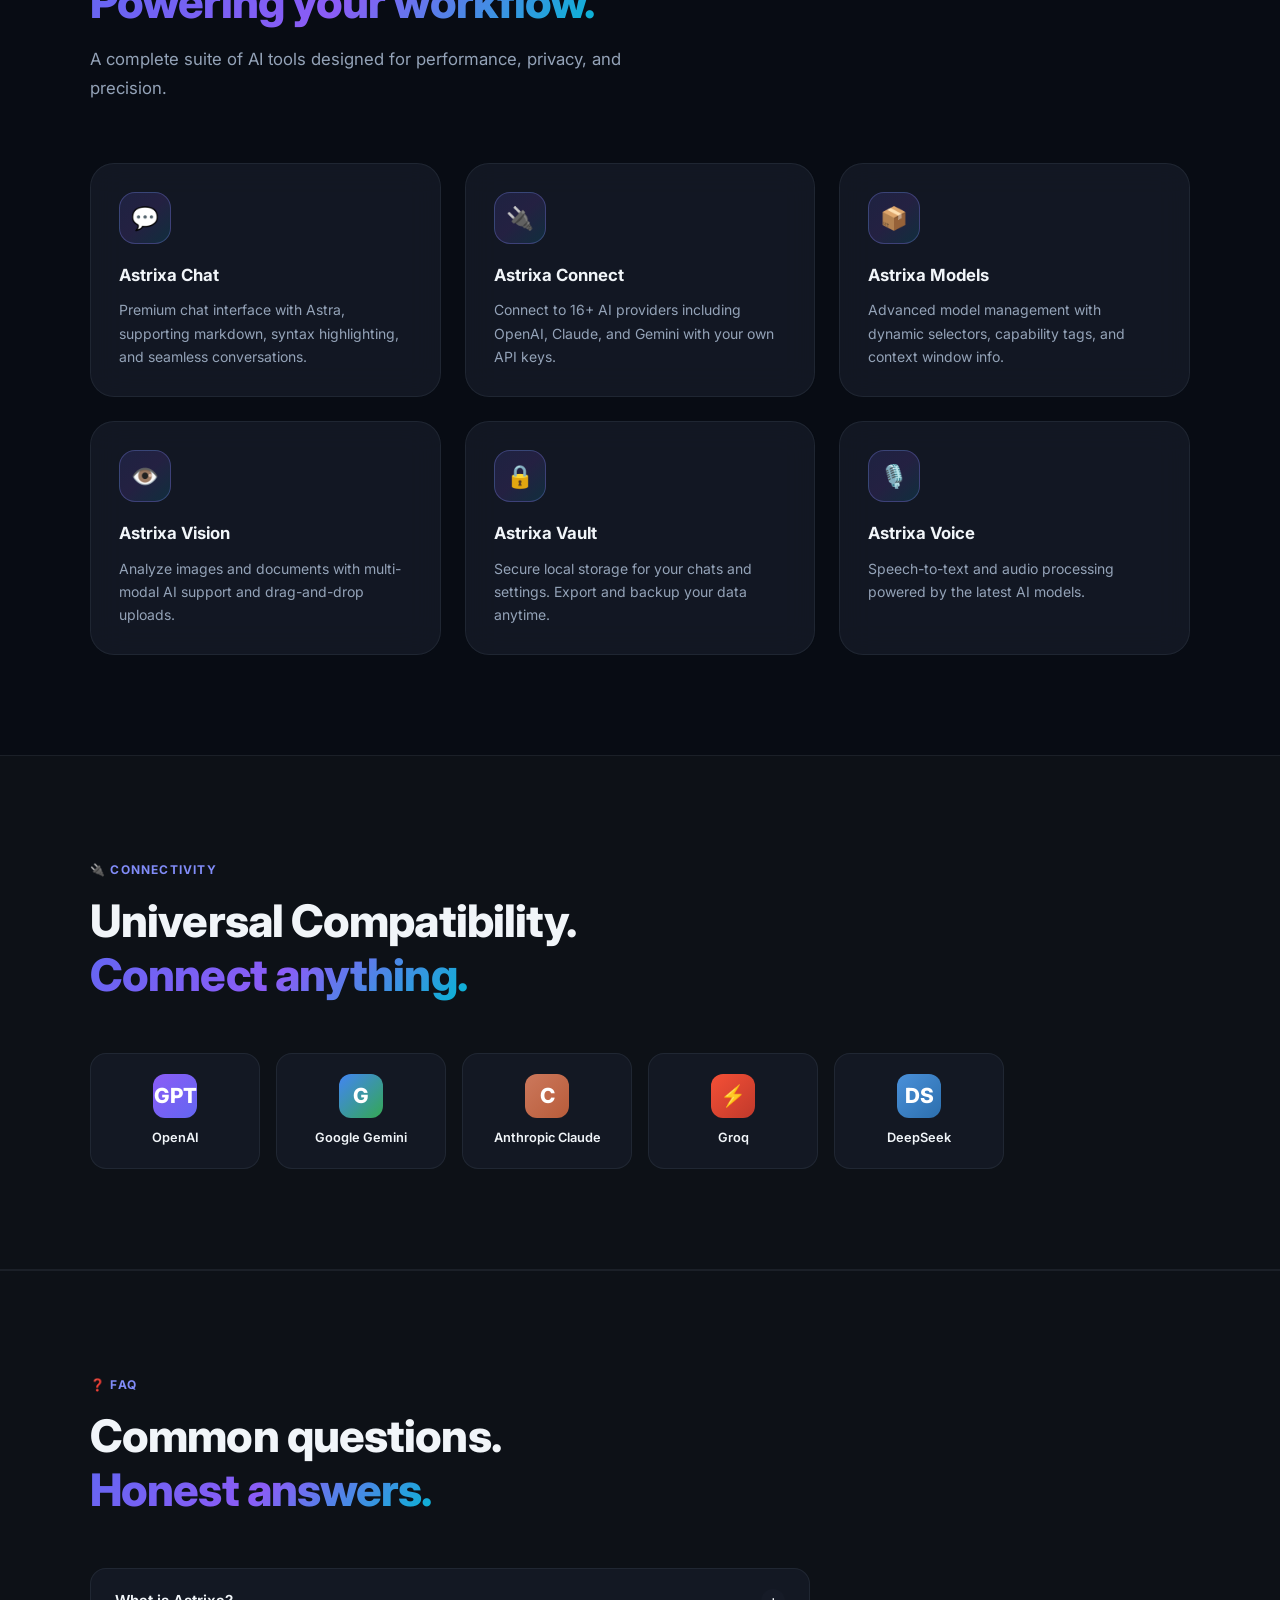
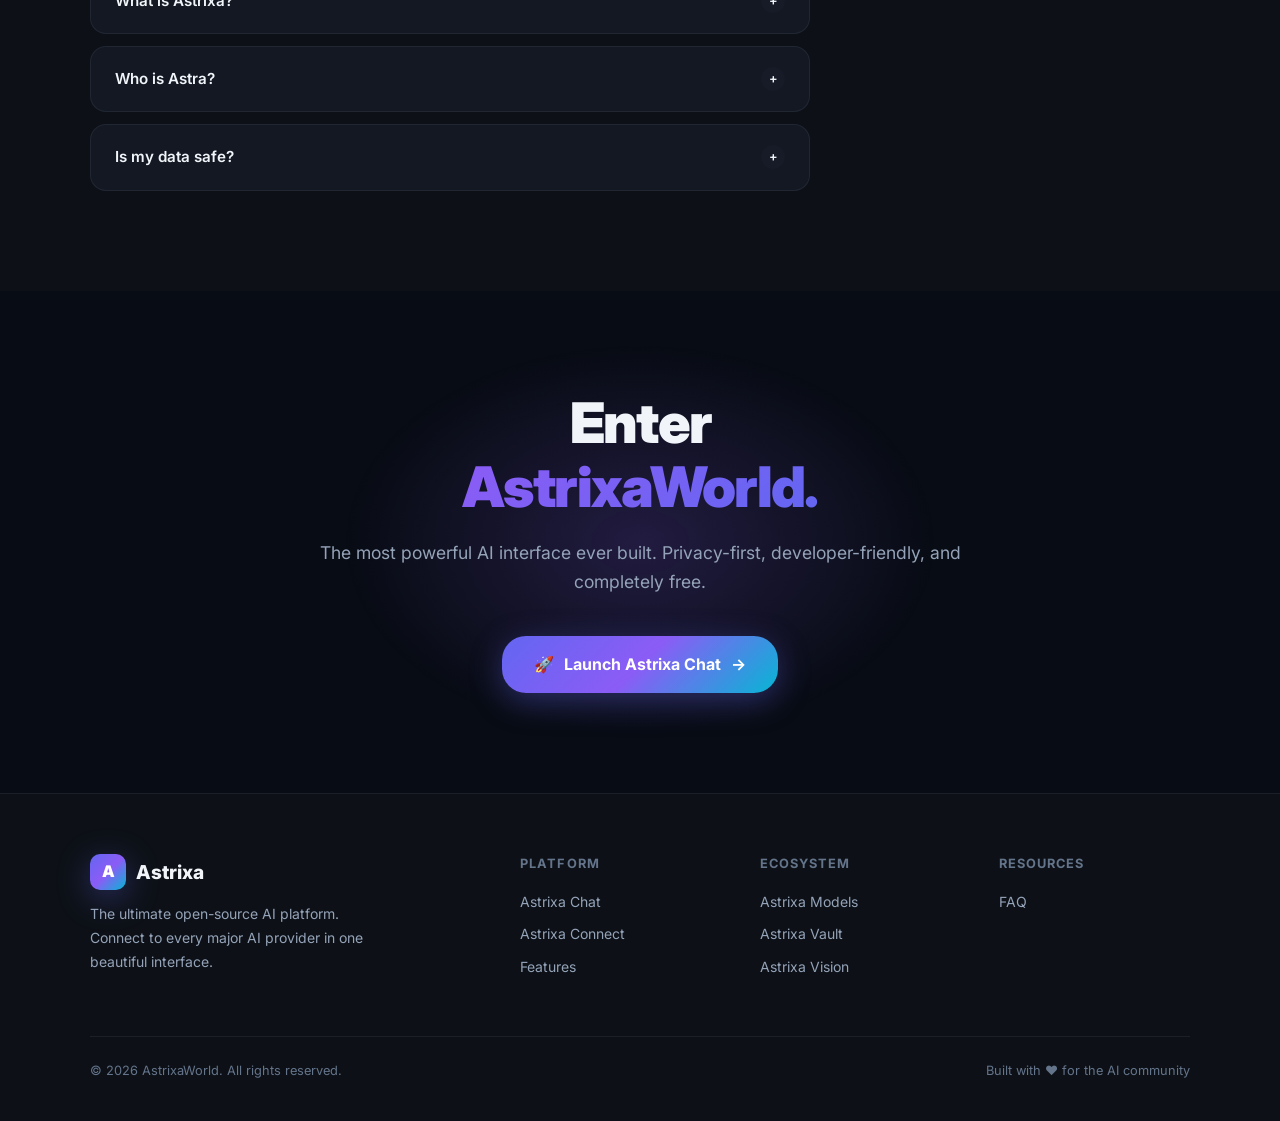
==== commit 18ab932d: "Add files via upload" ====
--- a/index.html
+++ b/index.html
@@ -14,117 +14,1069 @@
     /* ── Landing Page Specific ── */
     .landing-nav {
       position: fixed;
-      top: 0; left: 0; right: 0;
-      z-index: 200;
+      top: 0;
+      left: 0;
+      right: 0;
+      z-index: var(--z-sticky);
       padding: 0 24px;
       height: 68px;
       display: flex;
       align-items: center;
       justify-content: space-between;
-      transition: all 0.25s;
+      transition: all var(--transition-base);
     }
     .landing-nav.scrolled {
       background: var(--bg-glass);
-      backdrop-filter: blur(16px);
+      backdrop-filter: var(--blur-lg);
+      -webkit-backdrop-filter: var(--blur-lg);
       border-bottom: 1px solid var(--border-color);
-    }
+      box-shadow: var(--shadow-md);
+    }
+    .nav-logo {
+      display: flex;
+      align-items: center;
+      gap: 10px;
+      font-size: 1.2rem;
+      font-weight: 800;
+      color: var(--text-primary);
+    }
+    .nav-logo-icon {
+      width: 36px;
+      height: 36px;
+      background: var(--brand-gradient);
+      border-radius: 10px;
+      display: flex;
+      align-items: center;
+      justify-content: center;
+      font-size: 1rem;
+      font-weight: 900;
+      color: white;
+      box-shadow: var(--shadow-brand);
+    }
+    .nav-links {
+      display: flex;
+      align-items: center;
+      gap: 32px;
+    }
+    .nav-link {
+      font-size: 0.875rem;
+      font-weight: 500;
+      color: var(--text-secondary);
+      transition: color var(--transition-fast);
+    }
+    .nav-link:hover { color: var(--text-primary); opacity: 1; }
+    .nav-actions {
+      display: flex;
+      align-items: center;
+      gap: 12px;
+    }
+    .theme-toggle-btn {
+      width: 38px;
+      height: 38px;
+      border-radius: var(--radius-md);
+      background: var(--bg-glass);
+      border: 1px solid var(--border-color);
+      display: flex;
+      align-items: center;
+      justify-content: center;
+      cursor: pointer;
+      transition: all var(--transition-fast);
+      font-size: 1rem;
+    }
+    .theme-toggle-btn:hover { background: var(--bg-glass-hover); }
+
+    /* ── Hero ── */
     .hero {
       min-height: 100vh;
       display: flex;
       align-items: center;
       justify-content: center;
       text-align: center;
-      padding: 100px 24px;
+      padding: 100px 24px 80px;
       position: relative;
       overflow: hidden;
     }
-    .hero-content { max-width: 860px; z-index: 2; }
+    .hero-content {
+      max-width: 860px;
+      position: relative;
+      z-index: 2;
+    }
+    .hero-badge {
+      display: inline-flex;
+      align-items: center;
+      gap: 8px;
+      padding: 6px 16px;
+      background: var(--bg-glass);
+      border: 1px solid var(--border-brand);
+      border-radius: var(--radius-full);
+      font-size: 0.8rem;
+      font-weight: 600;
+      color: var(--text-brand);
+      margin-bottom: 28px;
+      backdrop-filter: var(--blur-sm);
+      animation: fadeInDown 0.6s ease both;
+    }
+    .hero-badge-dot {
+      width: 6px;
+      height: 6px;
+      background: var(--brand-primary);
+      border-radius: 50%;
+      animation: pulse 2s ease-in-out infinite;
+    }
     .hero-title {
       font-size: clamp(2.5rem, 6vw, 4.5rem);
       font-weight: 900;
       line-height: 1.1;
+      letter-spacing: -0.03em;
       margin-bottom: 24px;
+      animation: fadeInUp 0.7s ease 0.1s both;
     }
     .hero-subtitle {
-      font-size: 1.25rem;
+      font-size: clamp(1rem, 2vw, 1.25rem);
       color: var(--text-secondary);
       max-width: 600px;
       margin: 0 auto 40px;
-    }
-    .feature-grid {
+      line-height: 1.7;
+      animation: fadeInUp 0.7s ease 0.2s both;
+    }
+    .hero-actions {
+      display: flex;
+      gap: 16px;
+      justify-content: center;
+      flex-wrap: wrap;
+      animation: fadeInUp 0.7s ease 0.3s both;
+    }
+    .hero-cta {
+      display: inline-flex;
+      align-items: center;
+      gap: 10px;
+      padding: 16px 32px;
+      background: var(--brand-gradient);
+      color: white;
+      border-radius: var(--radius-xl);
+      font-size: 1rem;
+      font-weight: 700;
+      box-shadow: var(--shadow-brand);
+      transition: all var(--transition-base);
+      position: relative;
+      overflow: hidden;
+    }
+    .hero-cta::before {
+      content: '';
+      position: absolute;
+      inset: 0;
+      background: linear-gradient(135deg, rgba(255,255,255,0.15), transparent);
+      opacity: 0;
+      transition: opacity var(--transition-fast);
+    }
+    .hero-cta:hover {
+      transform: translateY(-2px);
+      box-shadow: 0 16px 48px rgba(99,102,241,0.45);
+      opacity: 1;
+    }
+    .hero-cta:hover::before { opacity: 1; }
+    .hero-cta:active { transform: translateY(0); }
+    .hero-cta-arrow {
+      transition: transform var(--transition-base);
+    }
+    .hero-cta:hover .hero-cta-arrow { transform: translateX(4px); }
+    .hero-secondary-cta {
+      display: inline-flex;
+      align-items: center;
+      gap: 10px;
+      padding: 16px 32px;
+      background: var(--bg-glass);
+      border: 1px solid var(--border-color);
+      border-radius: var(--radius-xl);
+      color: var(--text-primary);
+      font-size: 1rem;
+      font-weight: 600;
+      backdrop-filter: var(--blur-sm);
+      transition: all var(--transition-base);
+    }
+    .hero-secondary-cta:hover {
+      background: var(--bg-glass-hover);
+      border-color: var(--border-brand);
+      transform: translateY(-2px);
+      opacity: 1;
+    }
+    .hero-stats {
+      display: flex;
+      gap: 40px;
+      justify-content: center;
+      margin-top: 60px;
+      flex-wrap: wrap;
+      animation: fadeInUp 0.7s ease 0.4s both;
+    }
+    .hero-stat {
+      text-align: center;
+    }
+    .hero-stat-number {
+      font-size: 2rem;
+      font-weight: 800;
+      background: var(--brand-gradient);
+      -webkit-background-clip: text;
+      -webkit-text-fill-color: transparent;
+      background-clip: text;
+    }
+    .hero-stat-label {
+      font-size: 0.8rem;
+      color: var(--text-tertiary);
+      margin-top: 4px;
+    }
+
+    /* ── Floating mockup ── */
+    .hero-mockup {
+      margin-top: 70px;
+      position: relative;
+      animation: fadeInUp 0.8s ease 0.5s both;
+    }
+    .mockup-window {
+      background: var(--bg-glass);
+      border: 1px solid var(--border-color);
+      border-radius: var(--radius-xl);
+      overflow: hidden;
+      box-shadow: var(--shadow-xl), var(--shadow-glow);
+      backdrop-filter: var(--blur-md);
+      max-width: 900px;
+      margin: 0 auto;
+    }
+    .mockup-titlebar {
+      display: flex;
+      align-items: center;
+      gap: 8px;
+      padding: 14px 20px;
+      border-bottom: 1px solid var(--border-color);
+      background: var(--bg-glass-strong);
+    }
+    .mockup-dot {
+      width: 12px; height: 12px;
+      border-radius: 50%;
+    }
+    .mockup-dot-red   { background: #ff5f57; }
+    .mockup-dot-yellow { background: #febc2e; }
+    .mockup-dot-green { background: #28c840; }
+    .mockup-titlebar-text {
+      margin-left: 8px;
+      font-size: 0.8rem;
+      color: var(--text-tertiary);
+    }
+    .mockup-body {
+      display: flex;
+      height: 420px;
+    }
+    .mockup-sidebar {
+      width: 220px;
+      border-right: 1px solid var(--border-color);
+      padding: 16px 12px;
+      display: flex;
+      flex-direction: column;
+      gap: 4px;
+      flex-shrink: 0;
+    }
+    .mockup-sidebar-item {
+      padding: 8px 12px;
+      border-radius: var(--radius-md);
+      font-size: 0.78rem;
+      color: var(--text-secondary);
+      display: flex;
+      align-items: center;
+      gap: 8px;
+    }
+    .mockup-sidebar-item.active {
+      background: var(--brand-gradient-soft);
+      color: var(--text-brand);
+    }
+    .mockup-sidebar-dot {
+      width: 8px; height: 8px;
+      border-radius: 50%;
+      background: var(--brand-primary);
+      flex-shrink: 0;
+    }
+    .mockup-chat {
+      flex: 1;
+      display: flex;
+      flex-direction: column;
+      padding: 20px;
+      gap: 16px;
+      overflow: hidden;
+    }
+    .mockup-msg {
+      display: flex;
+      gap: 10px;
+      align-items: flex-start;
+    }
+    .mockup-msg.user { flex-direction: row-reverse; }
+    .mockup-avatar {
+      width: 28px; height: 28px;
+      border-radius: 8px;
+      flex-shrink: 0;
+    }
+    .mockup-avatar.ai {
+      background: var(--bg-tertiary);
+      border: 1px solid var(--border-color);
+      display: flex;
+      align-items: center;
+      justify-content: center;
+      font-size: 0.65rem;
+      color: var(--text-tertiary);
+    }
+    .mockup-avatar.user {
+      background: var(--brand-gradient);
+    }
+    .mockup-bubble {
+      padding: 10px 14px;
+      border-radius: 12px;
+      font-size: 0.78rem;
+      line-height: 1.5;
+      max-width: 70%;
+    }
+    .mockup-bubble.ai {
+      background: var(--bg-card);
+      border: 1px solid var(--border-color);
+      color: var(--text-secondary);
+    }
+    .mockup-bubble.user {
+      background: var(--brand-gradient);
+      color: white;
+    }
+    .mockup-input-bar {
+      border-top: 1px solid var(--border-color);
+      padding: 12px 16px;
+      display: flex;
+      gap: 10px;
+      align-items: center;
+      background: var(--bg-glass);
+    }
+    .mockup-input {
+      flex: 1;
+      height: 36px;
+      background: var(--bg-input);
+      border: 1px solid var(--border-color);
+      border-radius: 10px;
+      padding: 0 14px;
+      font-size: 0.78rem;
+      color: var(--text-tertiary);
+    }
+    .mockup-send {
+      width: 36px; height: 36px;
+      background: var(--brand-gradient);
+      border-radius: 10px;
+      display: flex;
+      align-items: center;
+      justify-content: center;
+      font-size: 0.85rem;
+      color: white;
+    }
+
+    /* ── Section Base ── */
+    .section {
+      padding: 100px 24px;
+      position: relative;
+    }
+    .section-inner {
+      max-width: 1100px;
+      margin: 0 auto;
+    }
+    .section-label {
+      display: inline-flex;
+      align-items: center;
+      gap: 8px;
+      font-size: 0.75rem;
+      font-weight: 700;
+      letter-spacing: 0.1em;
+      text-transform: uppercase;
+      color: var(--text-brand);
+      margin-bottom: 16px;
+    }
+    .section-title {
+      font-size: clamp(1.8rem, 4vw, 2.8rem);
+      font-weight: 800;
+      line-height: 1.2;
+      letter-spacing: -0.02em;
+      margin-bottom: 16px;
+    }
+    .section-subtitle {
+      font-size: 1.05rem;
+      color: var(--text-secondary);
+      max-width: 560px;
+      line-height: 1.7;
+    }
+
+    /* ── Features Grid ── */
+    .features-grid {
       display: grid;
       grid-template-columns: repeat(auto-fit, minmax(300px, 1fr));
       gap: 24px;
-      padding: 80px 24px;
+      margin-top: 60px;
+    }
+    .feature-card {
+      padding: 28px;
+      background: var(--bg-card);
+      border: 1px solid var(--border-color);
+      border-radius: var(--radius-xl);
+      backdrop-filter: var(--blur-md);
+      transition: all var(--transition-base);
+      position: relative;
+      overflow: hidden;
+    }
+    .feature-card::before {
+      content: '';
+      position: absolute;
+      top: 0;
+      left: 0;
+      right: 0;
+      height: 2px;
+      background: var(--brand-gradient);
+      opacity: 0;
+      transition: opacity var(--transition-base);
+    }
+    .feature-card:hover {
+      transform: translateY(-4px);
+      box-shadow: var(--shadow-lg);
+      border-color: var(--border-brand);
+    }
+    .feature-card:hover::before { opacity: 1; }
+    .feature-icon {
+      width: 52px;
+      height: 52px;
+      border-radius: var(--radius-lg);
+      display: flex;
+      align-items: center;
+      justify-content: center;
+      font-size: 1.4rem;
+      margin-bottom: 18px;
+      background: var(--brand-gradient-soft);
+      border: 1px solid var(--border-brand);
+    }
+    .feature-title {
+      font-size: 1.05rem;
+      font-weight: 700;
+      margin-bottom: 10px;
+    }
+    .feature-desc {
+      font-size: 0.875rem;
+      color: var(--text-secondary);
+      line-height: 1.65;
+    }
+
+    /* ── Providers Section ── */
+    .providers-section {
+      background: var(--bg-secondary);
+      border-top: 1px solid var(--border-color);
+      border-bottom: 1px solid var(--border-color);
+    }
+    .providers-grid {
+      display: grid;
+      grid-template-columns: repeat(auto-fill, minmax(160px, 1fr));
+      gap: 16px;
+      margin-top: 50px;
+    }
+    .provider-card {
+      padding: 20px 16px;
+      background: var(--bg-card);
+      border: 1px solid var(--border-color);
+      border-radius: var(--radius-lg);
+      display: flex;
+      flex-direction: column;
+      align-items: center;
+      gap: 10px;
+      text-align: center;
+      transition: all var(--transition-base);
+      cursor: default;
+    }
+    .provider-card:hover {
+      transform: translateY(-3px);
+      box-shadow: var(--shadow-md);
+      border-color: var(--border-brand);
+      background: var(--bg-glass-hover);
+    }
+    .provider-logo {
+      width: 44px;
+      height: 44px;
+      border-radius: var(--radius-md);
+      display: flex;
+      align-items: center;
+      justify-content: center;
+      font-size: 1.3rem;
+      font-weight: 800;
+    }
+    .provider-name {
+      font-size: 0.8rem;
+      font-weight: 600;
+      color: var(--text-primary);
+    }
+    .provider-tag {
+      font-size: 0.65rem;
+      color: var(--text-tertiary);
+    }
+
+    /* ── FAQ ── */
+    .faq-list {
+      margin-top: 50px;
+      display: flex;
+      flex-direction: column;
+      gap: 12px;
+      max-width: 720px;
+    }
+    .faq-item {
+      background: var(--bg-card);
+      border: 1px solid var(--border-color);
+      border-radius: var(--radius-lg);
+      overflow: hidden;
+      transition: all var(--transition-base);
+    }
+    .faq-item:hover { border-color: var(--border-brand); }
+    .faq-question {
+      display: flex;
+      align-items: center;
+      justify-content: space-between;
+      padding: 20px 24px;
+      cursor: pointer;
+      font-weight: 600;
+      font-size: 0.95rem;
+      user-select: none;
+      gap: 16px;
+    }
+    .faq-icon {
+      width: 24px;
+      height: 24px;
+      border-radius: 50%;
+      background: var(--bg-tertiary);
+      display: flex;
+      align-items: center;
+      justify-content: center;
+      font-size: 0.8rem;
+      flex-shrink: 0;
+      transition: transform var(--transition-base);
+    }
+    .faq-item.open .faq-icon { transform: rotate(45deg); }
+    .faq-answer {
+      max-height: 0;
+      overflow: hidden;
+      transition: max-height var(--transition-slow), padding var(--transition-base);
+    }
+    .faq-item.open .faq-answer { max-height: 300px; }
+    .faq-answer-inner {
+      padding: 0 24px 20px;
+      color: var(--text-secondary);
+      font-size: 0.9rem;
+      line-height: 1.7;
+    }
+
+    /* ── CTA Section ── */
+    .cta-section {
+      padding: 100px 24px;
+      text-align: center;
+      position: relative;
+      overflow: hidden;
+    }
+    .cta-inner {
+      max-width: 700px;
+      margin: 0 auto;
+      position: relative;
+      z-index: 2;
+    }
+    .cta-glow {
+      position: absolute;
+      top: 50%;
+      left: 50%;
+      transform: translate(-50%, -50%);
+      width: 600px;
+      height: 400px;
+      background: radial-gradient(ellipse, rgba(139,92,246,0.2) 0%, transparent 70%);
+      pointer-events: none;
+    }
+    .cta-title {
+      font-size: clamp(2rem, 5vw, 3.5rem);
+      font-weight: 900;
+      line-height: 1.15;
+      letter-spacing: -0.03em;
+      margin-bottom: 20px;
+    }
+    .cta-subtitle {
+      font-size: 1.1rem;
+      color: var(--text-secondary);
+      margin-bottom: 40px;
+      line-height: 1.6;
+    }
+
+    /* ── Footer ── */
+    .footer {
+      border-top: 1px solid var(--border-color);
+      padding: 60px 24px 40px;
+      background: var(--bg-secondary);
+    }
+    .footer-inner {
       max-width: 1100px;
       margin: 0 auto;
     }
-    .feature-card {
-      padding: 32px;
-      background: var(--bg-card);
+    .footer-top {
+      display: grid;
+      grid-template-columns: 2fr 1fr 1fr 1fr;
+      gap: 48px;
+      margin-bottom: 48px;
+    }
+    .footer-brand-desc {
+      font-size: 0.875rem;
+      color: var(--text-secondary);
+      line-height: 1.7;
+      margin-top: 12px;
+      max-width: 280px;
+    }
+    .footer-col-title {
+      font-size: 0.8rem;
+      font-weight: 700;
+      letter-spacing: 0.08em;
+      text-transform: uppercase;
+      color: var(--text-tertiary);
+      margin-bottom: 16px;
+    }
+    .footer-link {
+      display: block;
+      font-size: 0.875rem;
+      color: var(--text-secondary);
+      margin-bottom: 10px;
+      transition: color var(--transition-fast);
+    }
+    .footer-link:hover { color: var(--text-primary); opacity: 1; }
+    .footer-bottom {
+      display: flex;
+      align-items: center;
+      justify-content: space-between;
+      padding-top: 24px;
+      border-top: 1px solid var(--border-color);
+      font-size: 0.8rem;
+      color: var(--text-tertiary);
+      flex-wrap: wrap;
+      gap: 12px;
+    }
+
+    /* ── Scroll reveal ── */
+    .reveal {
+      opacity: 0;
+      transform: translateY(30px);
+      transition: opacity 0.7s ease, transform 0.7s ease;
+    }
+    .reveal.visible {
+      opacity: 1;
+      transform: translateY(0);
+    }
+
+    /* ── Mobile nav ── */
+    .mobile-menu-btn {
+      display: none;
+      width: 38px;
+      height: 38px;
+      border-radius: var(--radius-md);
+      background: var(--bg-glass);
       border: 1px solid var(--border-color);
-      border-radius: 24px;
-      transition: all 0.25s;
-    }
-    .feature-card:hover {
-      transform: translateY(-4px);
-      border-color: var(--brand-primary);
+      align-items: center;
+      justify-content: center;
+      cursor: pointer;
+      font-size: 1.1rem;
+    }
+    .mobile-nav {
+      display: none;
+      position: fixed;
+      top: 68px;
+      left: 0;
+      right: 0;
+      background: var(--bg-modal);
+      border-bottom: 1px solid var(--border-color);
+      padding: 16px 24px;
+      flex-direction: column;
+      gap: 4px;
+      z-index: var(--z-sticky);
+      animation: fadeInDown 0.2s ease both;
+    }
+    .mobile-nav.open { display: flex; }
+    .mobile-nav-link {
+      padding: 12px 16px;
+      border-radius: var(--radius-md);
+      color: var(--text-secondary);
+      font-size: 0.9rem;
+      font-weight: 500;
+      cursor: pointer;
+      transition: all var(--transition-fast);
+    }
+    .mobile-nav-link:hover { background: var(--bg-glass); color: var(--text-primary); }
+
+    @media (max-width: 768px) {
+      .nav-links { display: none; }
+      .mobile-menu-btn { display: flex; }
+      .footer-top { grid-template-columns: 1fr 1fr; }
+      .mockup-sidebar { display: none; }
+    }
+    @media (max-width: 480px) {
+      .footer-top { grid-template-columns: 1fr; }
+      .hero-stats { gap: 24px; }
+    }
+
+    /* ── Animated gradient text ── */
+    .animated-gradient {
+      background: linear-gradient(135deg, #8b5cf6, #6366f1, #06b6d4, #8b5cf6);
+      background-size: 300% 300%;
+      -webkit-background-clip: text;
+      -webkit-text-fill-color: transparent;
+      background-clip: text;
+      animation: gradientShift 4s ease infinite;
     }
   </style>
 </head>
 <body>
-  <nav class="landing-nav" id="main-nav">
-    <div class="flex items-center gap-2">
-      <div class="w-9 h-9 bg-brand-gradient rounded-lg flex items-center justify-center font-bold text-white shadow-brand">A</div>
-      <span class="font-black text-lg">Astrixa</span>
+  <!-- Background Orbs -->
+  <div class="bg-orbs">
+    <div class="orb orb-1"></div>
+    <div class="orb orb-2"></div>
+    <div class="orb orb-3"></div>
+  </div>
+
+  <!-- Navigation -->
+  <nav class="landing-nav" id="landing-nav">
+    <a href="index.html" class="nav-logo">
+      <div class="nav-logo-icon">A</div>
+      <span>Astrixa</span>
+    </a>
+    <div class="nav-links">
+      <a href="#features" class="nav-link">Features</a>
+      <a href="#providers" class="nav-link">Providers</a>
+      <a href="#faq" class="nav-link">FAQ</a>
     </div>
-    <div class="flex items-center gap-6">
-      <a href="#features" class="text-sm font-medium text-secondary hover:text-primary">Features</a>
-      <button class="btn btn-primary btn-sm" onclick="location.href='astrixa.html'">Launch App</button>
+    <div class="nav-actions">
+      <button class="theme-toggle-btn" id="theme-toggle" aria-label="Toggle theme">🌙</button>
+      <a href="astrixa.html" class="btn btn-primary btn-sm">Launch Astrixa →</a>
+      <button class="mobile-menu-btn" id="mobile-menu-btn" aria-label="Menu">☰</button>
     </div>
   </nav>
 
-  <section class="hero">
+  <!-- Mobile Nav -->
+  <div class="mobile-nav" id="mobile-nav">
+    <a href="#features" class="mobile-nav-link">Features</a>
+    <a href="#providers" class="mobile-nav-link">Providers</a>
+    <a href="#faq" class="mobile-nav-link">FAQ</a>
+    <a href="astrixa.html" class="btn btn-primary" style="margin-top:8px;">Launch Astrixa →</a>
+  </div>
+
+  <!-- Hero Section -->
+  <section class="hero" id="hero">
     <div class="hero-content">
-      <div class="inline-flex items-center gap-2 px-4 py-1.5 bg-brand-gradient-soft border border-brand-brand rounded-full text-xs font-bold text-brand mb-8">
-        <span class="w-2 h-2 bg-brand-primary rounded-full animate-pulse"></span>
-        16+ AI Providers Integrated
-      </div>
-      <h1 class="hero-title">The Ultimate AI Platform for Power Users</h1>
-      <p class="hero-subtitle">Connect to every major AI provider in one beautiful, private interface. Your keys, your data, your control.</p>
-      <div class="flex gap-4 justify-center">
-        <button class="btn btn-primary btn-lg" onclick="location.href='astrixa.html'">Get Started Free →</button>
-        <button class="btn btn-secondary btn-lg" onclick="window.open('get-api.html')">Setup Guide</button>
+      <div class="hero-badge">
+        <span class="hero-badge-dot"></span>
+        Explore AstrixaWorld
+      </div>
+      <h1 class="hero-title">
+        One Platform.<br />
+        <span class="animated-gradient">Every AI Model.</span><br />
+        Unlimited Power.
+      </h1>
+      <p class="hero-subtitle">
+        Astrixa brings together OpenAI, Gemini, Claude, Groq, and 12+ more — in a single, beautiful, privacy-first interface. Your keys. Your data. Your control.
+      </p>
+      <div class="hero-actions">
+        <a href="astrixa.html" class="hero-cta">
+          <span>🚀</span>
+          <span>Launch Astrixa Chat</span>
+          <span class="hero-cta-arrow">→</span>
+        </a>
+        <a href="get-api.html" class="hero-secondary-cta">
+          <span>🔑</span>
+          <span>Astrixa Connect</span>
+        </a>
+      </div>
+      <div class="hero-stats">
+        <div class="hero-stat">
+          <div class="hero-stat-number">16+</div>
+          <div class="hero-stat-label">AI Providers</div>
+        </div>
+        <div class="hero-stat">
+          <div class="hero-stat-number">∞</div>
+          <div class="hero-stat-label">Local Chats</div>
+        </div>
+        <div class="hero-stat">
+          <div class="hero-stat-number">0</div>
+          <div class="hero-stat-label">Data Collected</div>
+        </div>
+        <div class="hero-stat">
+          <div class="hero-stat-number">100%</div>
+          <div class="hero-stat-label">Private & Secure</div>
+        </div>
+      </div>
+
+      <!-- Mockup Window -->
+      <div class="hero-mockup">
+        <div class="mockup-window">
+          <div class="mockup-titlebar">
+            <div class="mockup-dot mockup-dot-red"></div>
+            <div class="mockup-dot mockup-dot-yellow"></div>
+            <div class="mockup-dot mockup-dot-green"></div>
+            <span class="mockup-titlebar-text">Astrixa Chat — powered by Astra</span>
+          </div>
+          <div class="mockup-body">
+            <div class="mockup-sidebar">
+              <div style="font-size:0.65rem;color:var(--text-tertiary);padding:4px 12px;margin-bottom:4px;letter-spacing:0.08em;text-transform:uppercase;">Recent Chats</div>
+              <div class="mockup-sidebar-item active">
+                <div class="mockup-sidebar-dot"></div>
+                Project Planning
+              </div>
+              <div class="mockup-sidebar-item">
+                <div style="width:8px;height:8px;border-radius:50%;background:var(--text-muted);flex-shrink:0;"></div>
+                Code Optimization
+              </div>
+              <div class="mockup-sidebar-item">
+                <div style="width:8px;height:8px;border-radius:50%;background:var(--text-muted);flex-shrink:0;"></div>
+                Creative Writing
+              </div>
+            </div>
+            <div style="flex:1;display:flex;flex-direction:column;">
+              <div class="mockup-chat">
+                <div class="mockup-msg">
+                  <div class="mockup-avatar ai" style="font-size:0.6rem;">A</div>
+                  <div class="mockup-bubble ai">Hello! I'm Astra, your AI assistant. How can I help you today?</div>
+                </div>
+                <div class="mockup-msg user">
+                  <div class="mockup-avatar user"></div>
+                  <div class="mockup-bubble user">Can you help me design a new app architecture?</div>
+                </div>
+                <div class="mockup-msg">
+                  <div class="mockup-avatar ai" style="font-size:0.6rem;">A</div>
+                  <div class="mockup-bubble ai">I'd love to! Tell me about the core functionality and your preferred tech stack.</div>
+                </div>
+              </div>
+              <div class="mockup-input-bar">
+                <div class="mockup-input">Message Astra...</div>
+                <div class="mockup-send">↑</div>
+              </div>
+            </div>
+          </div>
+        </div>
       </div>
     </div>
   </section>
 
-  <section id="features" class="feature-grid">
-    <div class="feature-card">
-      <div class="text-3xl mb-4">💬</div>
-      <h3 class="text-lg font-bold mb-2">Astrixa Chat</h3>
-      <p class="text-sm text-secondary">A polished ChatGPT-style interface with Astra, supporting markdown, syntax highlighting, and streaming responses.</p>
-    </div>
-    <div class="feature-card">
-      <div class="text-3xl mb-4">🔌</div>
-      <h3 class="text-lg font-bold mb-2">Astrixa Connect</h3>
-      <p class="text-sm text-secondary">Directly connect to OpenAI, Claude, Gemini, DeepSeek, and 12+ more using your own API keys.</p>
-    </div>
-    <div class="feature-card">
-      <div class="text-3xl mb-4">🔍</div>
-      <h3 class="text-lg font-bold mb-2">Search Addon</h3>
-      <p class="text-sm text-secondary">Enable real-time web search with SerpAPI to give Astra the power of live information.</p>
+  <!-- Features Section -->
+  <section class="section" id="features">
+    <div class="section-inner">
+      <div class="reveal">
+        <div class="section-label">✦ Features</div>
+        <h2 class="section-title">The Astrixa Ecosystem.<br /><span class="text-gradient">Powering your workflow.</span></h2>
+        <p class="section-subtitle">A complete suite of AI tools designed for performance, privacy, and precision.</p>
+      </div>
+      <div class="features-grid">
+        <div class="feature-card reveal">
+          <div class="feature-icon">💬</div>
+          <div class="feature-title">Astrixa Chat</div>
+          <div class="feature-desc">Premium chat interface with Astra, supporting markdown, syntax highlighting, and seamless conversations.</div>
+        </div>
+        <div class="feature-card reveal">
+          <div class="feature-icon">🔌</div>
+          <div class="feature-title">Astrixa Connect</div>
+          <div class="feature-desc">Connect to 16+ AI providers including OpenAI, Claude, and Gemini with your own API keys.</div>
+        </div>
+        <div class="feature-card reveal">
+          <div class="feature-icon">📦</div>
+          <div class="feature-title">Astrixa Models</div>
+          <div class="feature-desc">Advanced model management with dynamic selectors, capability tags, and context window info.</div>
+        </div>
+        <div class="feature-card reveal">
+          <div class="feature-icon">👁️</div>
+          <div class="feature-title">Astrixa Vision</div>
+          <div class="feature-desc">Analyze images and documents with multi-modal AI support and drag-and-drop uploads.</div>
+        </div>
+        <div class="feature-card reveal">
+          <div class="feature-icon">🔒</div>
+          <div class="feature-title">Astrixa Vault</div>
+          <div class="feature-desc">Secure local storage for your chats and settings. Export and backup your data anytime.</div>
+        </div>
+        <div class="feature-card reveal">
+          <div class="feature-icon">🎙️</div>
+          <div class="feature-title">Astrixa Voice</div>
+          <div class="feature-desc">Speech-to-text and audio processing powered by the latest AI models.</div>
+        </div>
+      </div>
     </div>
   </section>
 
-  <footer class="py-12 text-center border-t border-white/5">
-    <p class="text-xs text-secondary">© 2026 AstrixaWorld. Privacy First. Local Storage Only.</p>
+  <!-- Providers Section -->
+  <section class="section providers-section" id="providers">
+    <div class="section-inner">
+      <div class="reveal">
+        <div class="section-label">🔌 Connectivity</div>
+        <h2 class="section-title">Universal Compatibility.<br /><span class="text-gradient">Connect anything.</span></h2>
+      </div>
+      <div class="providers-grid">
+        <div class="provider-card reveal">
+          <div class="provider-logo" style="background:linear-gradient(135deg,#8b5cf6,#6366f1);color:white;">GPT</div>
+          <div class="provider-name">OpenAI</div>
+        </div>
+        <div class="provider-card reveal">
+          <div class="provider-logo" style="background:linear-gradient(135deg,#4285f4,#34a853);color:white;">G</div>
+          <div class="provider-name">Google Gemini</div>
+        </div>
+        <div class="provider-card reveal">
+          <div class="provider-logo" style="background:linear-gradient(135deg,#cc785c,#b85c3a);color:white;">C</div>
+          <div class="provider-name">Anthropic Claude</div>
+        </div>
+        <div class="provider-card reveal">
+          <div class="provider-logo" style="background:linear-gradient(135deg,#f55036,#c0392b);color:white;">⚡</div>
+          <div class="provider-name">Groq</div>
+        </div>
+        <div class="provider-card reveal">
+          <div class="provider-logo" style="background:linear-gradient(135deg,#4a90d9,#2c6fad);color:white;">DS</div>
+          <div class="provider-name">DeepSeek</div>
+        </div>
+        <div class="provider-card reveal">
+          <div class="provider-logo" style="background:linear-gradient(135deg,#6c5ce7,#fd79a8);color:white;">+</div>
+          <div class="provider-name">& More</div>
+        </div>
+      </div>
+    </div>
+  </section>
+
+  <!-- FAQ Section -->
+  <section class="section" id="faq" style="background:var(--bg-secondary);border-top:1px solid var(--border-color);">
+    <div class="section-inner">
+      <div class="reveal">
+        <div class="section-label">❓ FAQ</div>
+        <h2 class="section-title">Common questions.<br /><span class="text-gradient">Honest answers.</span></h2>
+      </div>
+      <div class="faq-list reveal">
+        <div class="faq-item">
+          <div class="faq-question">
+            What is Astrixa?
+            <div class="faq-icon">+</div>
+          </div>
+          <div class="faq-answer">
+            <div class="faq-answer-inner">Astrixa is a premium AI platform that allows you to use your own API keys to chat with any AI model from any provider in a single, unified interface.</div>
+          </div>
+        </div>
+        <div class="faq-item">
+          <div class="faq-question">
+            Who is Astra?
+            <div class="faq-icon">+</div>
+          </div>
+          <div class="faq-answer">
+            <div class="faq-answer-inner">Astra is the default AI personality of the Astrixa platform. While you can use any model, Astra provides the core experience and assistant features.</div>
+          </div>
+        </div>
+        <div class="faq-item">
+          <div class="faq-question">
+            Is my data safe?
+            <div class="faq-icon">+</div>
+          </div>
+          <div class="faq-answer">
+            <div class="faq-answer-inner">Yes. All your chats, settings, and API keys are stored locally in your browser (Astrixa Vault). We never see your data.</div>
+          </div>
+        </div>
+      </div>
+    </div>
+  </section>
+
+  <!-- CTA Section -->
+  <section class="cta-section">
+    <div class="cta-glow"></div>
+    <div class="cta-inner reveal">
+      <h2 class="cta-title">
+        Enter<br />
+        <span class="animated-gradient">AstrixaWorld.</span>
+      </h2>
+      <p class="cta-subtitle">
+        The most powerful AI interface ever built. Privacy-first, developer-friendly, and completely free.
+      </p>
+      <div style="display:flex;gap:16px;justify-content:center;flex-wrap:wrap;">
+        <a href="astrixa.html" class="hero-cta">
+          <span>🚀</span>
+          <span>Launch Astrixa Chat</span>
+          <span class="hero-cta-arrow">→</span>
+        </a>
+      </div>
+    </div>
+  </section>
+
+  <!-- Footer -->
+  <footer class="footer">
+    <div class="footer-inner">
+      <div class="footer-top">
+        <div>
+          <div class="nav-logo">
+            <div class="nav-logo-icon">A</div>
+            <span>Astrixa</span>
+          </div>
+          <p class="footer-brand-desc">The ultimate open-source AI platform. Connect to every major AI provider in one beautiful interface.</p>
+        </div>
+        <div>
+          <div class="footer-col-title">Platform</div>
+          <a href="astrixa.html" class="footer-link">Astrixa Chat</a>
+          <a href="get-api.html" class="footer-link">Astrixa Connect</a>
+          <a href="#features" class="footer-link">Features</a>
+        </div>
+        <div>
+          <div class="footer-col-title">Ecosystem</div>
+          <a href="#" class="footer-link">Astrixa Models</a>
+          <a href="#" class="footer-link">Astrixa Vault</a>
+          <a href="#" class="footer-link">Astrixa Vision</a>
+        </div>
+        <div>
+          <div class="footer-col-title">Resources</div>
+          <a href="#faq" class="footer-link">FAQ</a>
+        </div>
+      </div>
+      <div class="footer-bottom">
+        <span>© 2026 AstrixaWorld. All rights reserved.</span>
+        <span>Built with ❤️ for the AI community</span>
+      </div>
+    </div>
   </footer>
 
   <script>
+    // ── Theme Toggle ──
+    const themeToggle = document.getElementById('theme-toggle');
+    const html = document.documentElement;
+    let currentTheme = localStorage.getItem('astrixa-theme') || 'dark';
+    html.setAttribute('data-theme', currentTheme);
+    themeToggle.textContent = currentTheme === 'dark' ? '☀️' : '🌙';
+
+    themeToggle.addEventListener('click', () => {
+      currentTheme = currentTheme === 'dark' ? 'light' : 'dark';
+      html.setAttribute('data-theme', currentTheme);
+      localStorage.setItem('astrixa-theme', currentTheme);
+      themeToggle.textContent = currentTheme === 'dark' ? '☀️' : '🌙';
+    });
+
+    // ── Sticky Nav ──
+    const nav = document.getElementById('landing-nav');
     window.addEventListener('scroll', () => {
-      document.getElementById('main-nav').classList.toggle('scrolled', window.scrollY > 20);
+      nav.classList.toggle('scrolled', window.scrollY > 20);
+    }, { passive: true });
+
+    // ── Mobile Menu ──
+    const mobileMenuBtn = document.getElementById('mobile-menu-btn');
+    const mobileNav = document.getElementById('mobile-nav');
+    mobileMenuBtn.addEventListener('click', () => {
+      mobileNav.classList.toggle('open');
+      mobileMenuBtn.textContent = mobileNav.classList.contains('open') ? '✕' : '☰';
     });
+
+    // ── FAQ Accordion ──
+    document.querySelectorAll('.faq-question').forEach(q => {
+      q.addEventListener('click', () => {
+        const item = q.closest('.faq-item');
+        const isOpen = item.classList.contains('open');
+        document.querySelectorAll('.faq-item').forEach(i => i.classList.remove('open'));
+        if (!isOpen) item.classList.add('open');
+      });
+    });
+
+    // ── Scroll Reveal ──
+    const revealObserver = new IntersectionObserver((entries) => {
+      entries.forEach((entry, i) => {
+        if (entry.isIntersecting) {
+          setTimeout(() => entry.target.classList.add('visible'), i * 80);
+          revealObserver.unobserve(entry.target);
+        }
+      });
+    }, { threshold: 0.1 });
+    document.querySelectorAll('.reveal').forEach(el => revealObserver.observe(el));
   </script>
 </body>
 </html>
--- a/assets/css/styles.css
+++ b/assets/css/styles.css
@@ -255,7 +255,7 @@
 }
 .btn-primary:hover {
   transform: translateY(-1px);
-  box-shadow: 0 12px 40px rgba(99,102,241,0.45);
+  box-shadow: 0 12px 40px rgba(99,102,241,0.4);
 }
 .btn-primary:active { transform: translateY(0); }
 
@@ -326,6 +326,20 @@
 }
 .input-field::placeholder { color: var(--text-tertiary); }
 
+.input-group {
+  position: relative;
+  display: flex;
+  align-items: center;
+}
+.input-group .input-field { padding-right: 44px; }
+.input-group .input-suffix {
+  position: absolute;
+  right: 12px;
+  color: var(--text-tertiary);
+  display: flex;
+  align-items: center;
+}
+
 /* ── Badge ────────────────────────────────────────────────── */
 .badge {
   display: inline-flex;
@@ -343,81 +357,597 @@
   color: var(--brand-primary);
   border: 1px solid rgba(99,102,241,0.25);
 }
-
-/* ── App Layout ───────────────────────────────────────────── */
-.app-container {
-  display: flex;
-  height: 100vh;
-  width: 100vw;
+.badge-success {
+  background: rgba(16,185,129,0.12);
+  color: #10b981;
+  border: 1px solid rgba(16,185,129,0.2);
+}
+.badge-warning {
+  background: rgba(245,158,11,0.12);
+  color: #f59e0b;
+  border: 1px solid rgba(245,158,11,0.2);
+}
+.badge-info {
+  background: rgba(6,182,212,0.12);
+  color: #06b6d4;
+  border: 1px solid rgba(6,182,212,0.2);
+}
+.badge-purple {
+  background: rgba(139,92,246,0.12);
+  color: #8b5cf6;
+  border: 1px solid rgba(139,92,246,0.2);
+}
+
+/* ── Tooltip ──────────────────────────────────────────────── */
+[data-tooltip] {
+  position: relative;
+}
+[data-tooltip]::before {
+  content: attr(data-tooltip);
+  position: absolute;
+  bottom: calc(100% + 8px);
+  left: 50%;
+  transform: translateX(-50%) scale(0.9);
+  background: var(--bg-tertiary);
+  color: var(--text-primary);
+  padding: 5px 10px;
+  border-radius: var(--radius-sm);
+  font-size: 0.75rem;
+  white-space: nowrap;
+  pointer-events: none;
+  opacity: 0;
+  transition: all var(--transition-fast);
+  z-index: var(--z-tooltip);
+  border: 1px solid var(--border-color);
+  box-shadow: var(--shadow-md);
+}
+[data-tooltip]:hover::before {
+  opacity: 1;
+  transform: translateX(-50%) scale(1);
+}
+
+/* ── Animations ───────────────────────────────────────────── */
+@keyframes fadeIn {
+  from { opacity: 0; }
+  to   { opacity: 1; }
+}
+@keyframes fadeInUp {
+  from { opacity: 0; transform: translateY(20px); }
+  to   { opacity: 1; transform: translateY(0); }
+}
+@keyframes fadeInDown {
+  from { opacity: 0; transform: translateY(-20px); }
+  to   { opacity: 1; transform: translateY(0); }
+}
+@keyframes fadeInLeft {
+  from { opacity: 0; transform: translateX(-20px); }
+  to   { opacity: 1; transform: translateX(0); }
+}
+@keyframes fadeInRight {
+  from { opacity: 0; transform: translateX(20px); }
+  to   { opacity: 1; transform: translateX(0); }
+}
+@keyframes scaleIn {
+  from { opacity: 0; transform: scale(0.92); }
+  to   { opacity: 1; transform: scale(1); }
+}
+@keyframes slideInLeft {
+  from { transform: translateX(-100%); }
+  to   { transform: translateX(0); }
+}
+@keyframes slideInRight {
+  from { transform: translateX(100%); }
+  to   { transform: translateX(0); }
+}
+@keyframes pulse {
+  0%, 100% { opacity: 1; }
+  50%       { opacity: 0.5; }
+}
+@keyframes spin {
+  from { transform: rotate(0deg); }
+  to   { transform: rotate(360deg); }
+}
+@keyframes shimmer {
+  0%   { background-position: -200% 0; }
+  100% { background-position: 200% 0; }
+}
+@keyframes float {
+  0%, 100% { transform: translateY(0px); }
+  50%       { transform: translateY(-10px); }
+}
+@keyframes gradientShift {
+  0%   { background-position: 0% 50%; }
+  50%  { background-position: 100% 50%; }
+  100% { background-position: 0% 50%; }
+}
+@keyframes typing {
+  0%, 60%, 100% { transform: translateY(0); }
+  30%            { transform: translateY(-6px); }
+}
+@keyframes blink {
+  0%, 100% { opacity: 1; }
+  50%       { opacity: 0; }
+}
+@keyframes ripple {
+  0%   { transform: scale(0); opacity: 1; }
+  100% { transform: scale(4); opacity: 0; }
+}
+@keyframes orb {
+  0%   { transform: translate(0,0) scale(1); }
+  33%  { transform: translate(30px,-20px) scale(1.05); }
+  66%  { transform: translate(-20px,15px) scale(0.95); }
+  100% { transform: translate(0,0) scale(1); }
+}
+
+.animate-fadeIn     { animation: fadeIn var(--transition-base) both; }
+.animate-fadeInUp   { animation: fadeInUp 0.5s cubic-bezier(0.4,0,0.2,1) both; }
+.animate-fadeInDown { animation: fadeInDown 0.5s cubic-bezier(0.4,0,0.2,1) both; }
+.animate-scaleIn    { animation: scaleIn 0.3s cubic-bezier(0.34,1.56,0.64,1) both; }
+.animate-float      { animation: float 3s ease-in-out infinite; }
+.animate-pulse      { animation: pulse 2s ease-in-out infinite; }
+.animate-spin       { animation: spin 1s linear infinite; }
+
+/* ── Loading States ───────────────────────────────────────── */
+.skeleton {
+  background: linear-gradient(90deg, var(--bg-tertiary) 25%, var(--bg-secondary) 50%, var(--bg-tertiary) 75%);
+  background-size: 200% 100%;
+  animation: shimmer 1.5s infinite;
+  border-radius: var(--radius-sm);
+}
+
+.spinner {
+  width: 20px;
+  height: 20px;
+  border: 2px solid var(--border-color);
+  border-top-color: var(--brand-primary);
+  border-radius: 50%;
+  animation: spin 0.7s linear infinite;
+}
+
+.typing-indicator {
+  display: flex;
+  align-items: center;
+  gap: 4px;
+  padding: 12px 16px;
+}
+.typing-indicator span {
+  width: 7px;
+  height: 7px;
+  background: var(--text-tertiary);
+  border-radius: 50%;
+  animation: typing 1.2s ease-in-out infinite;
+}
+.typing-indicator span:nth-child(2) { animation-delay: 0.2s; }
+.typing-indicator span:nth-child(3) { animation-delay: 0.4s; }
+
+/* ── Dropdown ─────────────────────────────────────────────── */
+.dropdown {
+  position: relative;
+}
+.dropdown-menu {
+  position: absolute;
+  top: calc(100% + 8px);
+  left: 0;
+  min-width: 200px;
+  background: var(--bg-modal);
+  border: 1px solid var(--border-color);
+  border-radius: var(--radius-lg);
+  box-shadow: var(--shadow-xl);
+  backdrop-filter: var(--blur-lg);
+  z-index: var(--z-dropdown);
   overflow: hidden;
-  background: var(--bg-primary);
-}
-
-.app-sidebar {
-  width: var(--sidebar-width);
+  animation: scaleIn 0.2s cubic-bezier(0.34,1.56,0.64,1) both;
+  transform-origin: top left;
+}
+.dropdown-menu.right { left: auto; right: 0; transform-origin: top right; }
+.dropdown-item {
+  display: flex;
+  align-items: center;
+  gap: 10px;
+  padding: 10px 16px;
+  color: var(--text-secondary);
+  font-size: 0.875rem;
+  cursor: pointer;
+  transition: all var(--transition-fast);
+}
+.dropdown-item:hover {
+  background: var(--bg-glass);
+  color: var(--text-primary);
+}
+.dropdown-item.danger { color: #ef4444; }
+.dropdown-item.danger:hover { background: rgba(239,68,68,0.1); }
+.dropdown-divider {
+  height: 1px;
+  background: var(--border-color);
+  margin: 4px 0;
+}
+
+/* ── Modal ────────────────────────────────────────────────── */
+.modal-backdrop {
+  position: fixed;
+  inset: 0;
+  background: rgba(0,0,0,0.5);
+  backdrop-filter: blur(4px);
+  z-index: var(--z-modal);
+  display: flex;
+  align-items: center;
+  justify-content: center;
+  padding: 20px;
+  animation: fadeIn 0.2s ease both;
+}
+.modal {
+  background: var(--bg-modal);
+  border: 1px solid var(--border-color);
+  border-radius: var(--radius-xl);
+  box-shadow: var(--shadow-xl);
+  width: 100%;
+  max-width: 520px;
+  max-height: 90vh;
+  overflow-y: auto;
+  animation: scaleIn 0.3s cubic-bezier(0.34,1.56,0.64,1) both;
+}
+.modal-header {
+  display: flex;
+  align-items: center;
+  justify-content: space-between;
+  padding: 24px 28px 0;
+}
+.modal-body { padding: 20px 28px; }
+.modal-footer {
+  padding: 0 28px 24px;
+  display: flex;
+  gap: 12px;
+  justify-content: flex-end;
+}
+
+/* ── Toast Notifications ──────────────────────────────────── */
+#toast-container {
+  position: fixed;
+  top: 20px;
+  right: 20px;
+  z-index: var(--z-toast);
+  display: flex;
+  flex-direction: column;
+  gap: 10px;
+  pointer-events: none;
+}
+.toast {
+  display: flex;
+  align-items: center;
+  gap: 12px;
+  padding: 14px 18px;
+  background: var(--bg-modal);
+  border: 1px solid var(--border-color);
+  border-radius: var(--radius-lg);
+  box-shadow: var(--shadow-xl);
+  backdrop-filter: var(--blur-lg);
+  font-size: 0.875rem;
+  font-weight: 500;
+  pointer-events: all;
+  animation: fadeInRight 0.3s cubic-bezier(0.34,1.56,0.64,1) both;
+  max-width: 360px;
+  min-width: 240px;
+}
+.toast.removing { animation: fadeInRight 0.2s cubic-bezier(0.4,0,0.2,1) reverse both; }
+.toast-icon { font-size: 1.1rem; flex-shrink: 0; }
+.toast-success { border-left: 3px solid #10b981; }
+.toast-error   { border-left: 3px solid #ef4444; }
+.toast-warning { border-left: 3px solid #f59e0b; }
+.toast-info    { border-left: 3px solid var(--brand-primary); }
+
+/* ── Utility Classes ──────────────────────────────────────── */
+.flex         { display: flex; }
+.flex-col     { display: flex; flex-direction: column; }
+.items-center { align-items: center; }
+.items-start  { align-items: flex-start; }
+.justify-between { justify-content: space-between; }
+.justify-center  { justify-content: center; }
+.justify-end     { justify-content: flex-end; }
+.gap-1  { gap: 4px; }
+.gap-2  { gap: 8px; }
+.gap-3  { gap: 12px; }
+.gap-4  { gap: 16px; }
+.gap-6  { gap: 24px; }
+.gap-8  { gap: 32px; }
+.w-full { width: 100%; }
+.h-full { height: 100%; }
+.overflow-hidden { overflow: hidden; }
+.overflow-y-auto { overflow-y: auto; }
+.relative { position: relative; }
+.absolute { position: absolute; }
+.fixed    { position: fixed; }
+.inset-0  { inset: 0; }
+.z-10     { z-index: 10; }
+.z-20     { z-index: 20; }
+.hidden   { display: none !important; }
+.invisible { visibility: hidden; }
+.opacity-0 { opacity: 0; }
+.opacity-50 { opacity: 0.5; }
+.pointer-events-none { pointer-events: none; }
+.select-none { user-select: none; }
+.truncate {
+  overflow: hidden;
+  text-overflow: ellipsis;
+  white-space: nowrap;
+}
+.line-clamp-2 {
+  display: -webkit-box;
+  -webkit-line-clamp: 2;
+  -webkit-box-orient: vertical;
+  overflow: hidden;
+}
+
+/* ── Divider ──────────────────────────────────────────────── */
+.divider {
+  height: 1px;
+  background: var(--border-color);
+  margin: 16px 0;
+}
+.divider-text {
+  display: flex;
+  align-items: center;
+  gap: 12px;
+  color: var(--text-tertiary);
+  font-size: 0.8rem;
+}
+.divider-text::before, .divider-text::after {
+  content: '';
+  flex: 1;
+  height: 1px;
+  background: var(--border-color);
+}
+
+/* ── Responsive ───────────────────────────────────────────── */
+@media (max-width: 1024px) {
+  :root { --sidebar-width: 260px; }
+}
+@media (max-width: 768px) {
+  :root {
+    --sidebar-width: 100%;
+    --header-height: 56px;
+  }
+}
+@media (max-width: 480px) {
+  .btn-lg { padding: 12px 22px; font-size: 0.95rem; }
+}
+
+/* ── Code Block Styles ────────────────────────────────────── */
+pre {
+  background: var(--bg-tertiary);
+  border: 1px solid var(--border-color);
+  border-radius: var(--radius-md);
+  padding: 16px;
+  overflow-x: auto;
+  font-family: var(--font-mono);
+  font-size: 0.85rem;
+  line-height: 1.7;
+  position: relative;
+}
+code {
+  font-family: var(--font-mono);
+  font-size: 0.85em;
+  background: var(--bg-tertiary);
+  padding: 2px 6px;
+  border-radius: 4px;
+  border: 1px solid var(--border-color);
+}
+pre code {
+  background: none;
+  padding: 0;
+  border: none;
+  font-size: inherit;
+}
+.code-block-wrapper {
+  position: relative;
+  margin: 12px 0;
+}
+.code-block-header {
+  display: flex;
+  align-items: center;
+  justify-content: space-between;
+  padding: 8px 16px;
+  background: var(--bg-tertiary);
+  border: 1px solid var(--border-color);
+  border-bottom: none;
+  border-radius: var(--radius-md) var(--radius-md) 0 0;
+  font-size: 0.75rem;
+  color: var(--text-tertiary);
+  font-family: var(--font-mono);
+}
+.code-block-wrapper pre {
+  border-radius: 0 0 var(--radius-md) var(--radius-md);
+  margin: 0;
+}
+.copy-code-btn {
+  display: flex;
+  align-items: center;
+  gap: 5px;
+  padding: 4px 10px;
+  background: var(--bg-glass);
+  border: 1px solid var(--border-color);
+  border-radius: var(--radius-sm);
+  color: var(--text-secondary);
+  font-size: 0.75rem;
+  cursor: pointer;
+  transition: all var(--transition-fast);
+}
+.copy-code-btn:hover {
+  background: var(--bg-glass-hover);
+  color: var(--text-primary);
+}
+.copy-code-btn.copied { color: #10b981; border-color: rgba(16,185,129,0.3); }
+
+/* ── Markdown Content ─────────────────────────────────────── */
+.markdown-content h1 { font-size: 1.6rem; font-weight: 700; margin: 20px 0 12px; }
+.markdown-content h2 { font-size: 1.35rem; font-weight: 600; margin: 18px 0 10px; }
+.markdown-content h3 { font-size: 1.15rem; font-weight: 600; margin: 16px 0 8px; }
+.markdown-content h4 { font-size: 1rem; font-weight: 600; margin: 14px 0 6px; }
+.markdown-content p  { margin: 8px 0; line-height: 1.7; }
+.markdown-content ul, .markdown-content ol { margin: 8px 0; padding-left: 24px; }
+.markdown-content ul { list-style: disc; }
+.markdown-content ol { list-style: decimal; }
+.markdown-content li { margin: 4px 0; line-height: 1.6; }
+.markdown-content blockquote {
+  border-left: 3px solid var(--brand-primary);
+  padding: 8px 16px;
+  margin: 12px 0;
+  background: var(--brand-gradient-soft);
+  border-radius: 0 var(--radius-sm) var(--radius-sm) 0;
+  color: var(--text-secondary);
+}
+.markdown-content table {
+  width: 100%;
+  border-collapse: collapse;
+  margin: 12px 0;
+  font-size: 0.875rem;
+}
+.markdown-content th, .markdown-content td {
+  padding: 10px 14px;
+  border: 1px solid var(--border-color);
+  text-align: left;
+}
+.markdown-content th {
+  background: var(--bg-tertiary);
+  font-weight: 600;
+}
+.markdown-content tr:hover td { background: var(--bg-glass); }
+.markdown-content hr {
+  border: none;
+  border-top: 1px solid var(--border-color);
+  margin: 16px 0;
+}
+.markdown-content a { color: var(--text-brand); }
+.markdown-content strong { font-weight: 600; }
+.markdown-content em { font-style: italic; }
+
+/* ── Range Slider ─────────────────────────────────────────── */
+input[type="range"] {
+  -webkit-appearance: none;
+  width: 100%;
+  height: 4px;
+  background: var(--bg-tertiary);
+  border-radius: var(--radius-full);
+  outline: none;
+}
+input[type="range"]::-webkit-slider-thumb {
+  -webkit-appearance: none;
+  width: 18px;
+  height: 18px;
+  background: var(--brand-gradient);
+  border-radius: 50%;
+  cursor: pointer;
+  box-shadow: var(--shadow-sm);
+  transition: transform var(--transition-fast);
+}
+input[type="range"]::-webkit-slider-thumb:hover {
+  transform: scale(1.2);
+}
+
+/* ── Toggle Switch ────────────────────────────────────────── */
+.toggle {
+  position: relative;
+  display: inline-block;
+  width: 44px;
+  height: 24px;
+}
+.toggle input { opacity: 0; width: 0; height: 0; }
+.toggle-slider {
+  position: absolute;
+  inset: 0;
+  background: var(--bg-tertiary);
+  border-radius: var(--radius-full);
+  cursor: pointer;
+  transition: background var(--transition-base);
+  border: 1px solid var(--border-color);
+}
+.toggle-slider::before {
+  content: '';
+  position: absolute;
+  width: 18px;
+  height: 18px;
+  left: 2px;
+  top: 50%;
+  transform: translateY(-50%);
+  background: white;
+  border-radius: 50%;
+  transition: transform var(--transition-spring);
+  box-shadow: var(--shadow-sm);
+}
+.toggle input:checked + .toggle-slider {
+  background: var(--brand-primary);
+  border-color: var(--brand-primary);
+}
+.toggle input:checked + .toggle-slider::before {
+  transform: translate(20px, -50%);
+}
+
+/* ── Select ───────────────────────────────────────────────── */
+.select-field {
+  width: 100%;
+  padding: 10px 36px 10px 14px;
+  background: var(--bg-input);
+  border: 1px solid var(--border-color);
+  border-radius: var(--radius-md);
+  color: var(--text-primary);
+  font-size: 0.875rem;
+  cursor: pointer;
+  appearance: none;
+  background-image: url("data:image/svg+xml,%3Csvg xmlns='http://www.w3.org/2000/svg' width='16' height='16' viewBox='0 0 24 24' fill='none' stroke='%2394a3b8' stroke-width='2'%3E%3Cpath d='M6 9l6 6 6-6'/%3E%3C/svg%3E");
+  background-repeat: no-repeat;
+  background-position: right 12px center;
+  transition: all var(--transition-fast);
+}
+.select-field:focus {
+  border-color: var(--brand-primary);
+  box-shadow: 0 0 0 3px rgba(99,102,241,0.15);
+}
+
+/* ── Progress Bar ─────────────────────────────────────────── */
+.progress {
+  height: 4px;
+  background: var(--bg-tertiary);
+  border-radius: var(--radius-full);
+  overflow: hidden;
+}
+.progress-bar {
   height: 100%;
-  background: var(--bg-sidebar);
-  border-right: 1px solid var(--border-color);
-  display: flex;
-  flex-direction: column;
-  transition: transform var(--transition-base);
-  z-index: var(--z-sticky);
-}
-
-.app-content {
+  background: var(--brand-gradient);
+  border-radius: var(--radius-full);
+  transition: width var(--transition-slow);
+}
+
+/* ── Tabs ─────────────────────────────────────────────────── */
+.tabs {
+  display: flex;
+  gap: 4px;
+  padding: 4px;
+  background: var(--bg-tertiary);
+  border-radius: var(--radius-lg);
+}
+.tab-btn {
   flex: 1;
-  height: 100%;
-  display: flex;
-  flex-direction: column;
-  min-width: 0;
-  position: relative;
-}
-
-/* ── Sidebar Components ───────────────────────────────────── */
-.sidebar-header {
-  padding: 16px;
-  height: var(--header-height);
-  display: flex;
-  align-items: center;
-  justify-content: space-between;
-  border-bottom: 1px solid var(--border-color);
-}
-.sidebar-logo {
-  display: flex;
-  align-items: center;
-  gap: 10px;
-  font-weight: 800;
-  font-size: 1.1rem;
-}
-.sidebar-logo-icon {
-  width: 28px;
-  height: 28px;
-  background: var(--brand-gradient);
-  border-radius: 8px;
-  display: flex;
-  align-items: center;
-  justify-content: center;
-  color: white;
-  font-size: 0.8rem;
-}
-
-.sidebar-scroll {
-  flex: 1;
-  overflow-y: auto;
-  padding: 12px;
-}
-
-.sidebar-footer {
-  padding: 12px;
-  border-top: 1px solid var(--border-color);
-  background: var(--bg-sidebar);
-}
-
-.nav-label {
+  padding: 8px 16px;
+  border-radius: var(--radius-md);
+  font-size: 0.875rem;
+  font-weight: 500;
+  color: var(--text-secondary);
+  cursor: pointer;
+  transition: all var(--transition-base);
+  text-align: center;
+}
+.tab-btn.active {
+  background: var(--bg-glass-strong);
+  color: var(--text-primary);
+  box-shadow: var(--shadow-sm);
+}
+.tab-btn:hover:not(.active) { color: var(--text-primary); }
+
+/* ── Sidebar Specific ─────────────────────────────────────── */
+.sidebar-section-title {
   font-size: 0.7rem;
   font-weight: 700;
+  letter-spacing: 0.08em;
   text-transform: uppercase;
-  letter-spacing: 0.05em;
   color: var(--text-tertiary);
   padding: 0 12px;
   margin: 16px 0 6px;
@@ -447,172 +977,7 @@
   border: 1px solid var(--border-brand);
 }
 
-/* ── Chat Layout ──────────────────────────────────────────── */
-.chat-header {
-  height: var(--header-height);
-  padding: 0 20px;
-  display: flex;
-  align-items: center;
-  justify-content: space-between;
-  border-bottom: 1px solid var(--border-color);
-  background: var(--bg-glass-strong);
-  backdrop-filter: var(--blur-md);
-  z-index: var(--z-base);
-}
-
-.chat-container {
-  flex: 1;
-  overflow-y: auto;
-  padding: 20px 0;
-  scroll-behavior: smooth;
-}
-
-.chat-inner {
-  max-width: 800px;
-  margin: 0 auto;
-  padding: 0 20px;
-}
-
-.chat-input-area {
-  padding: 20px;
-  background: var(--bg-primary);
-  border-top: 1px solid var(--border-color);
-}
-.chat-input-inner {
-  max-width: 800px;
-  margin: 0 auto;
-  position: relative;
-}
-
-.input-container {
-  background: var(--bg-input);
-  border: 1px solid var(--border-color);
-  border-radius: var(--radius-xl);
-  padding: 12px 16px;
-  box-shadow: var(--shadow-md);
-  transition: border-color var(--transition-fast), box-shadow var(--transition-fast);
-}
-.input-container:focus-within {
-  border-color: var(--border-brand);
-  box-shadow: var(--shadow-lg), 0 0 0 3px rgba(99,102,241,0.1);
-}
-
-.chat-textarea {
-  width: 100%;
-  background: transparent;
-  border: none;
-  color: var(--text-primary);
-  font-size: 0.95rem;
-  line-height: 1.5;
-  max-height: 200px;
-  resize: none;
-  padding: 0;
-}
-
-/* ── Message Bubbles ──────────────────────────────────────── */
-.message-row {
-  display: flex;
-  gap: 12px;
-  padding: 8px 0;
-  animation: fadeInUp 0.3s ease both;
-}
-.message-row.user { flex-direction: row-reverse; }
-.message-avatar {
-  width: 34px;
-  height: 34px;
-  border-radius: var(--radius-md);
-  display: flex;
-  align-items: center;
-  justify-content: center;
-  font-size: 0.8rem;
-  font-weight: 700;
-  flex-shrink: 0;
-}
-.message-avatar.ai { background: var(--brand-gradient); color: white; }
-.message-avatar.user { background: var(--bg-tertiary); color: var(--text-primary); }
-
-.message-content {
-  max-width: 80%;
-  display: flex;
-  flex-direction: column;
-  gap: 4px;
-}
-.message-bubble {
-  padding: 12px 16px;
-  border-radius: var(--radius-lg);
-  font-size: 0.9375rem;
-  line-height: 1.6;
-  position: relative;
-}
-.message-row.ai .message-bubble {
-  background: var(--bg-card);
-  border: 1px solid var(--border-color);
-  color: var(--text-primary);
-}
-.message-row.user .message-bubble {
-  background: var(--brand-primary);
-  color: white;
-  border-bottom-right-radius: 4px;
-}
-
-/* ── Modal ────────────────────────────────────────────────── */
-.modal-overlay {
-  position: fixed;
-  inset: 0;
-  background: rgba(0,0,0,0.5);
-  backdrop-filter: blur(4px);
-  z-index: var(--z-modal);
-  display: flex;
-  align-items: center;
-  justify-content: center;
-  animation: fadeIn 0.2s ease;
-}
-.modal-container {
-  background: var(--bg-modal);
-  border: 1px solid var(--border-color);
-  border-radius: var(--radius-xl);
-  width: 100%;
-  max-width: 500px;
-  max-height: 90vh;
-  display: flex;
-  flex-direction: column;
-  box-shadow: var(--shadow-xl);
-  animation: scaleIn 0.3s cubic-bezier(0.34,1.56,0.64,1);
-}
-.modal-header {
-  padding: 20px;
-  border-bottom: 1px solid var(--border-color);
-  display: flex;
-  align-items: center;
-  justify-content: space-between;
-}
-.modal-body {
-  padding: 20px;
-  overflow-y: auto;
-}
-.modal-footer {
-  padding: 16px 20px;
-  border-top: 1px solid var(--border-color);
-  display: flex;
-  justify-content: flex-end;
-  gap: 12px;
-}
-
-/* ── Animations ───────────────────────────────────────────── */
-@keyframes fadeInUp {
-  from { opacity: 0; transform: translateY(10px); }
-  to { opacity: 1; transform: translateY(0); }
-}
-@keyframes scaleIn {
-  from { opacity: 0; transform: scale(0.95); }
-  to { opacity: 1; transform: scale(1); }
-}
-@keyframes fadeIn {
-  from { opacity: 0; }
-  to { opacity: 1; }
-}
-
-/* ── Custom Scrollbar Override ── */
+/* Custom Scrollbar Override */
 .sidebar-scroll::-webkit-scrollbar,
 .chat-container::-webkit-scrollbar,
 .modal-body::-webkit-scrollbar,
@@ -628,3 +993,130 @@
   background: var(--border-strong);
   border-radius: 10px;
 }
+.sidebar-item .item-actions {
+  margin-left: auto;
+  display: none;
+  gap: 4px;
+}
+.sidebar-item:hover .item-actions { display: flex; }
+
+/* ── Message Bubbles ──────────────────────────────────────── */
+.message-row {
+  display: flex;
+  gap: 12px;
+  padding: 8px 0;
+  animation: fadeInUp 0.3s ease both;
+}
+.message-row.user { flex-direction: row-reverse; }
+.message-avatar {
+  width: 34px;
+  height: 34px;
+  border-radius: var(--radius-md);
+  display: flex;
+  align-items: center;
+  justify-content: center;
+  font-size: 0.8rem;
+  font-weight: 700;
+  flex-shrink: 0;
+  background: var(--brand-gradient);
+  color: white;
+}
+.message-avatar.ai {
+  background: var(--bg-tertiary);
+  border: 1px solid var(--border-color);
+  color: var(--text-secondary);
+}
+.message-content {
+  max-width: 75%;
+  display: flex;
+  flex-direction: column;
+  gap: 6px;
+}
+.message-row.user .message-content { align-items: flex-end; }
+.message-bubble {
+  padding: 12px 16px;
+  border-radius: var(--radius-lg);
+  font-size: 0.9rem;
+  line-height: 1.65;
+  position: relative;
+}
+.message-bubble.user {
+  background: var(--brand-gradient);
+  color: white;
+  border-radius: var(--radius-lg) var(--radius-lg) var(--radius-sm) var(--radius-lg);
+}
+.message-bubble.ai {
+  background: var(--bg-card);
+  border: 1px solid var(--border-color);
+  color: var(--text-primary);
+  border-radius: var(--radius-lg) var(--radius-lg) var(--radius-lg) var(--radius-sm);
+}
+.message-meta {
+  display: flex;
+  align-items: center;
+  gap: 8px;
+  font-size: 0.72rem;
+  color: var(--text-tertiary);
+}
+.message-actions {
+  display: flex;
+  gap: 4px;
+  opacity: 0;
+  transition: opacity var(--transition-fast);
+}
+.message-row:hover .message-actions { opacity: 1; }
+.message-action-btn {
+  width: 28px;
+  height: 28px;
+  border-radius: var(--radius-sm);
+  display: flex;
+  align-items: center;
+  justify-content: center;
+  background: var(--bg-glass);
+  border: 1px solid var(--border-color);
+  color: var(--text-tertiary);
+  cursor: pointer;
+  font-size: 0.75rem;
+  transition: all var(--transition-fast);
+}
+.message-action-btn:hover {
+  background: var(--bg-glass-hover);
+  color: var(--text-primary);
+}
+
+/* ── Orb Background ───────────────────────────────────────── */
+.bg-orbs {
+  position: fixed;
+  inset: 0;
+  pointer-events: none;
+  overflow: hidden;
+  z-index: 0;
+}
+.orb {
+  position: absolute;
+  border-radius: 50%;
+  filter: blur(80px);
+  opacity: 0.12;
+  animation: orb 15s ease-in-out infinite;
+}
+[data-theme="dark"] .orb { opacity: 0.08; }
+.orb-1 {
+  width: 600px; height: 600px;
+  background: radial-gradient(circle, #6366f1, transparent);
+  top: -200px; left: -100px;
+  animation-duration: 18s;
+}
+.orb-2 {
+  width: 500px; height: 500px;
+  background: radial-gradient(circle, #8b5cf6, transparent);
+  top: 30%; right: -150px;
+  animation-duration: 22s;
+  animation-delay: -5s;
+}
+.orb-3 {
+  width: 400px; height: 400px;
+  background: radial-gradient(circle, #06b6d4, transparent);
+  bottom: -100px; left: 30%;
+  animation-duration: 20s;
+  animation-delay: -10s;
+}
